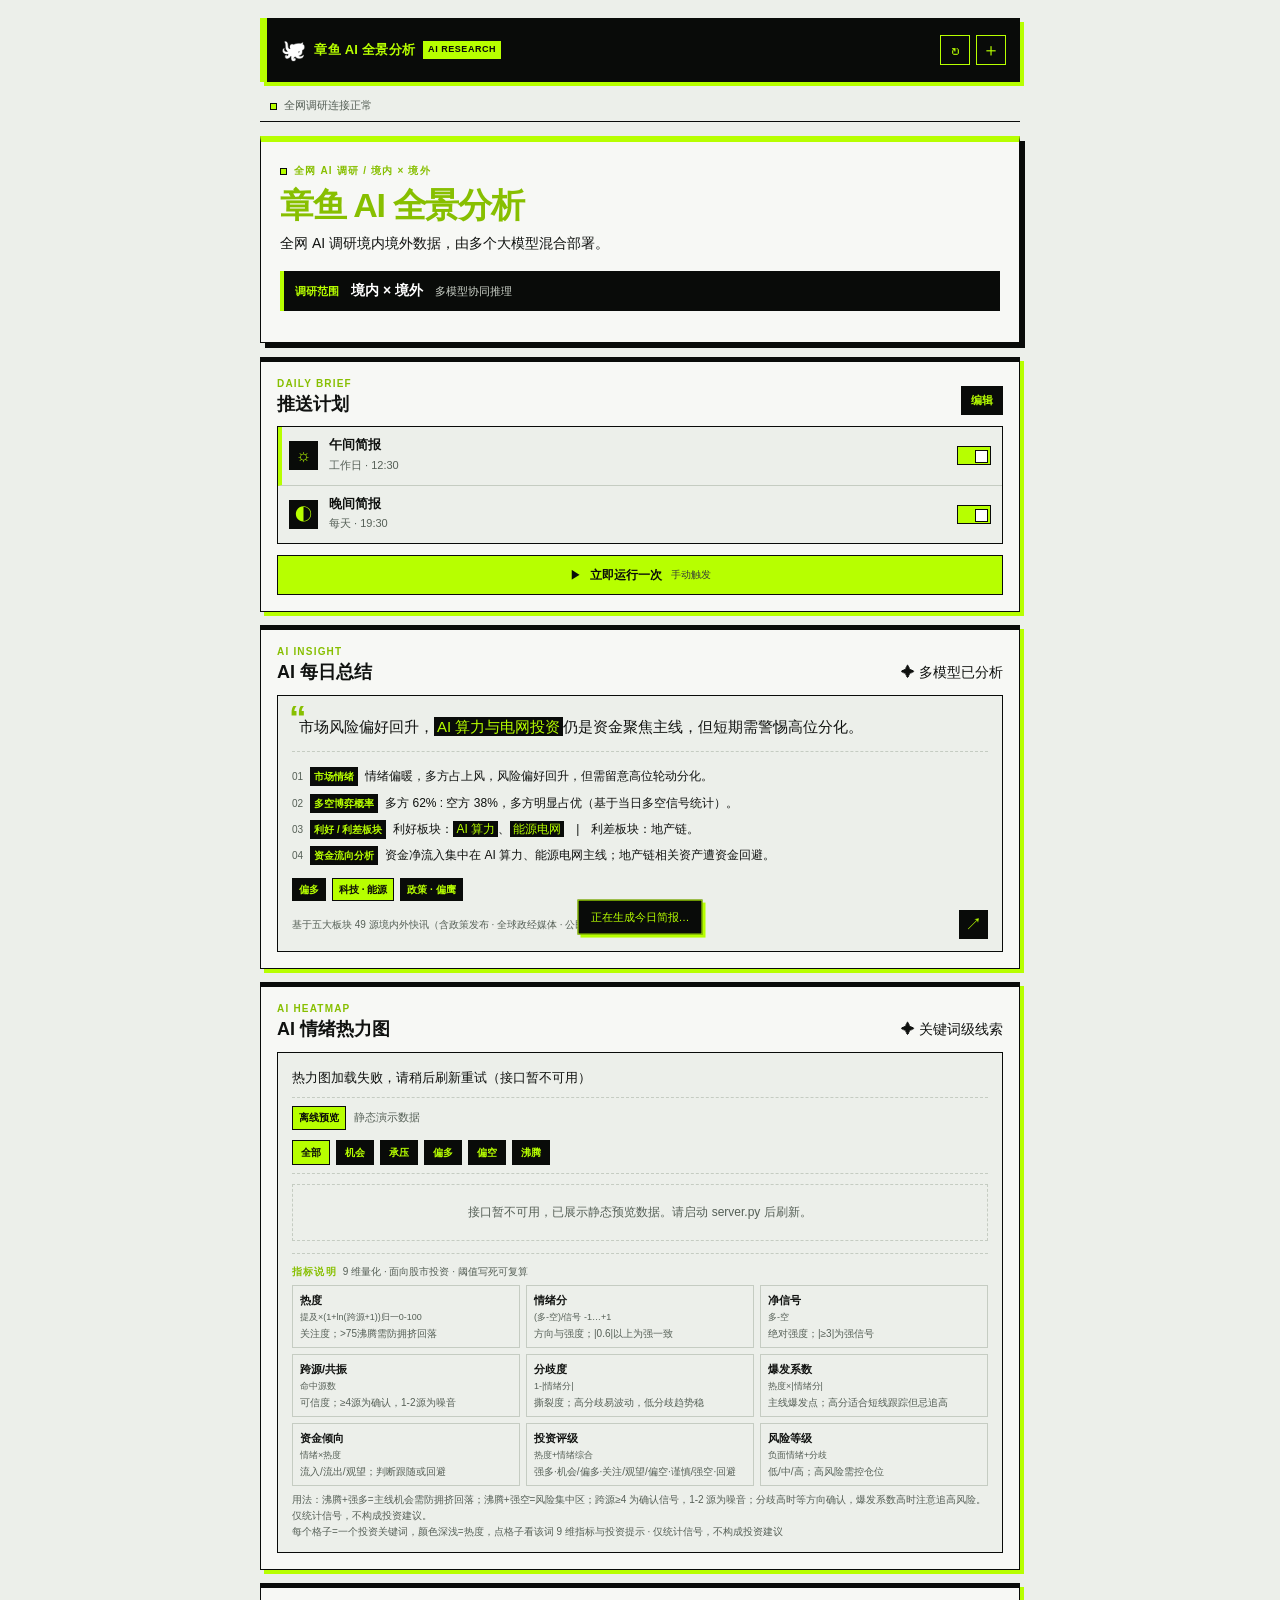
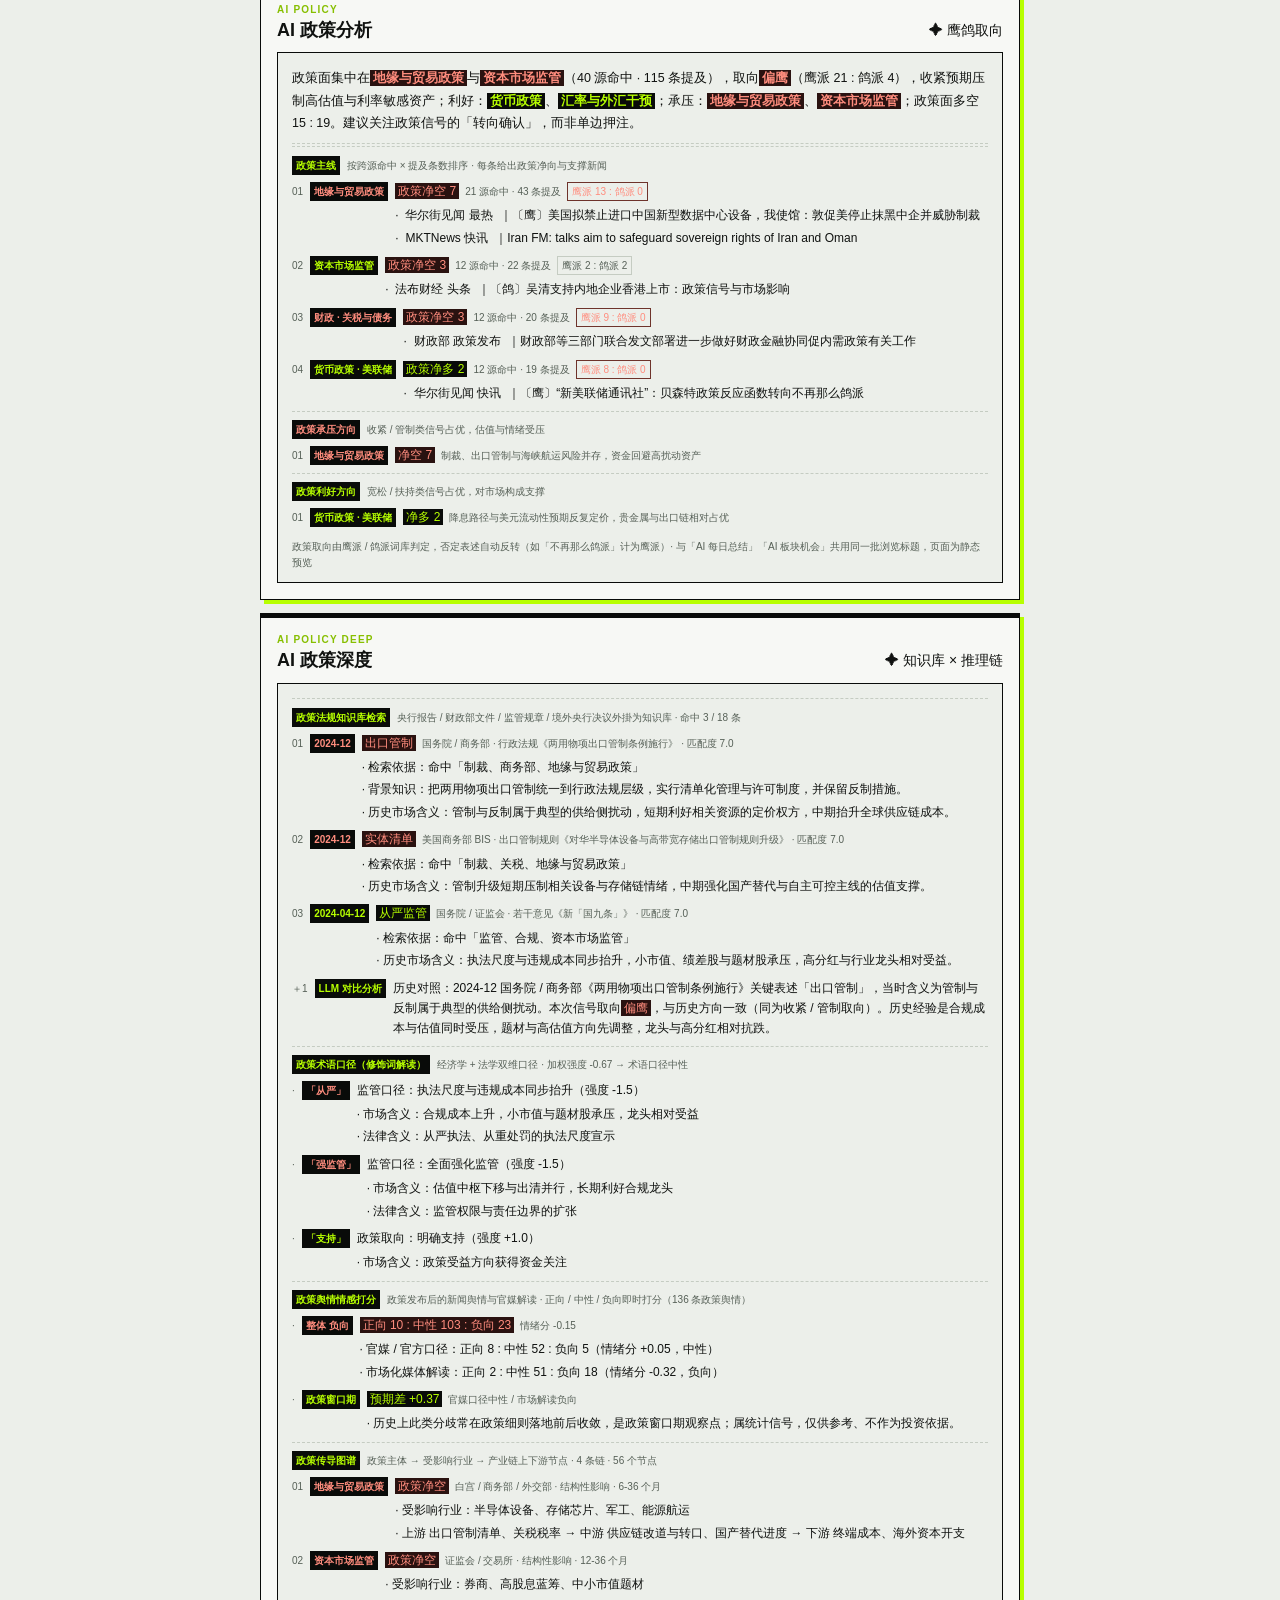
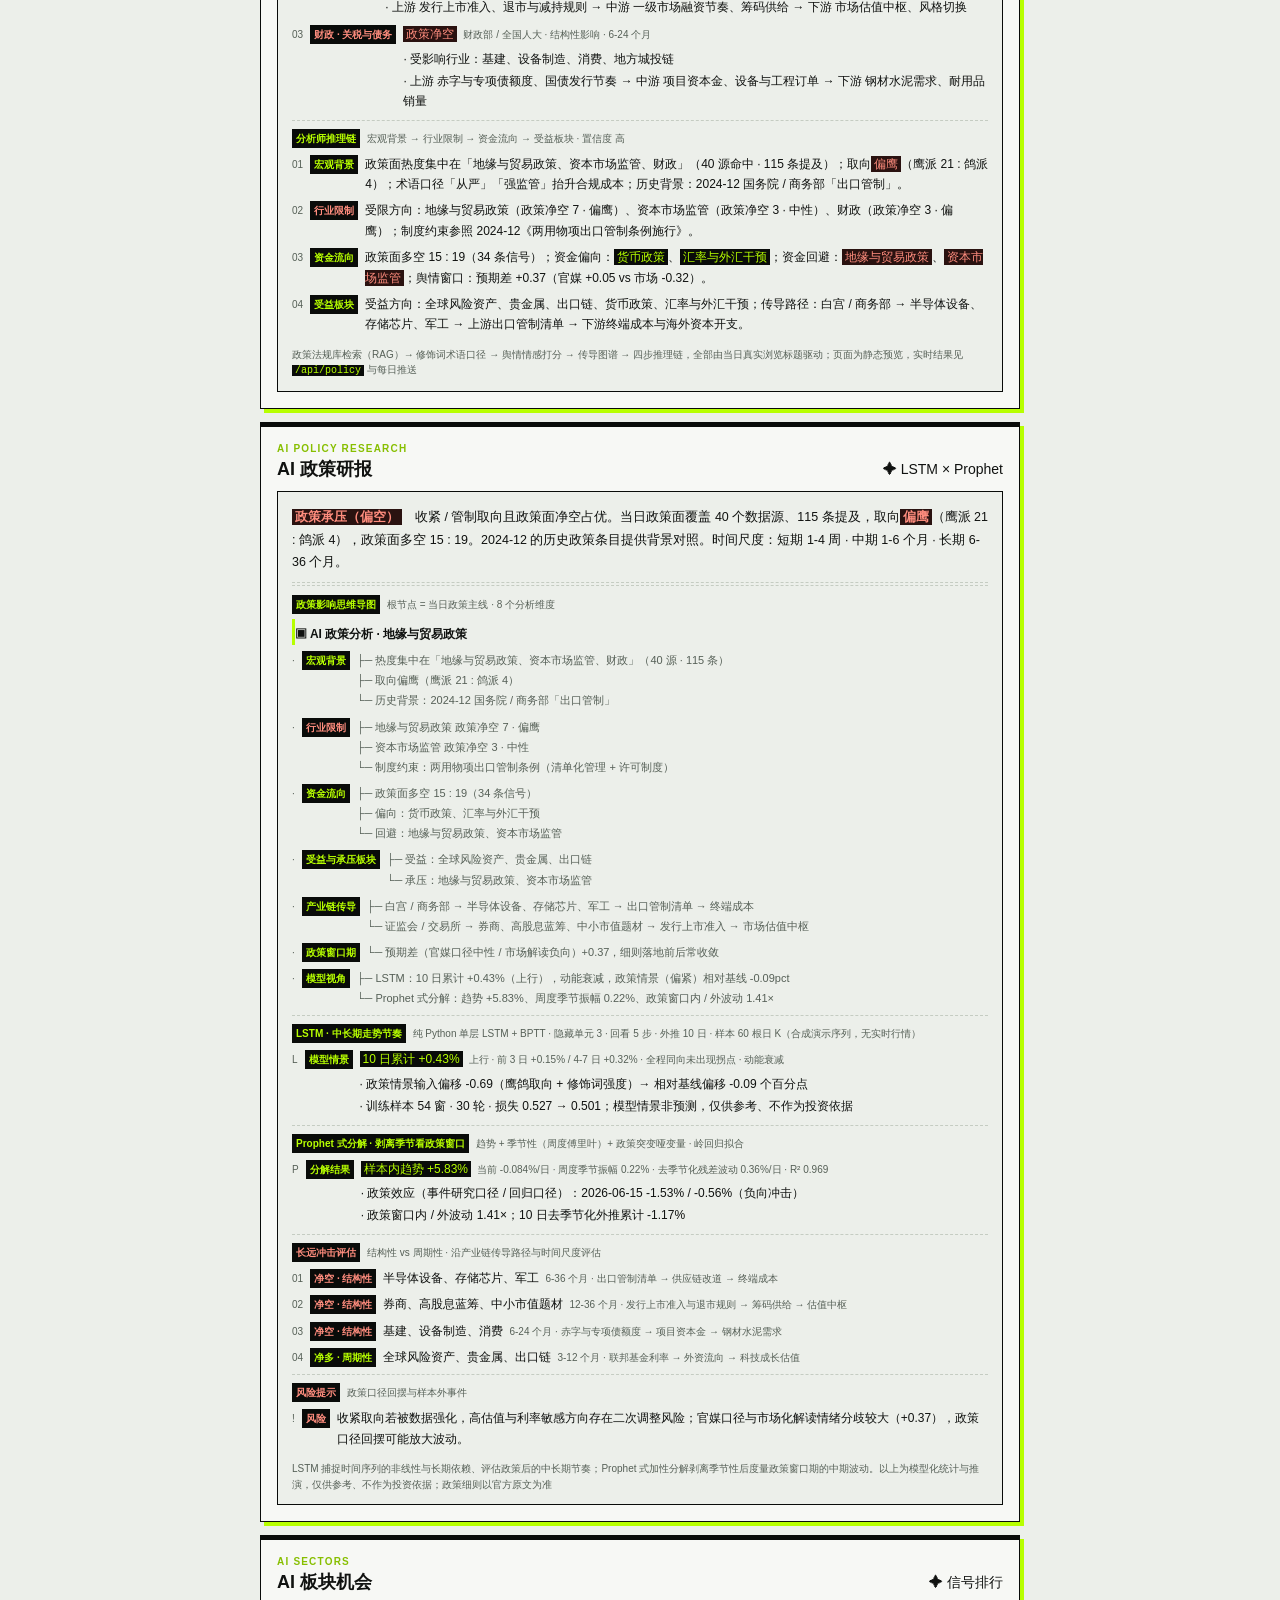
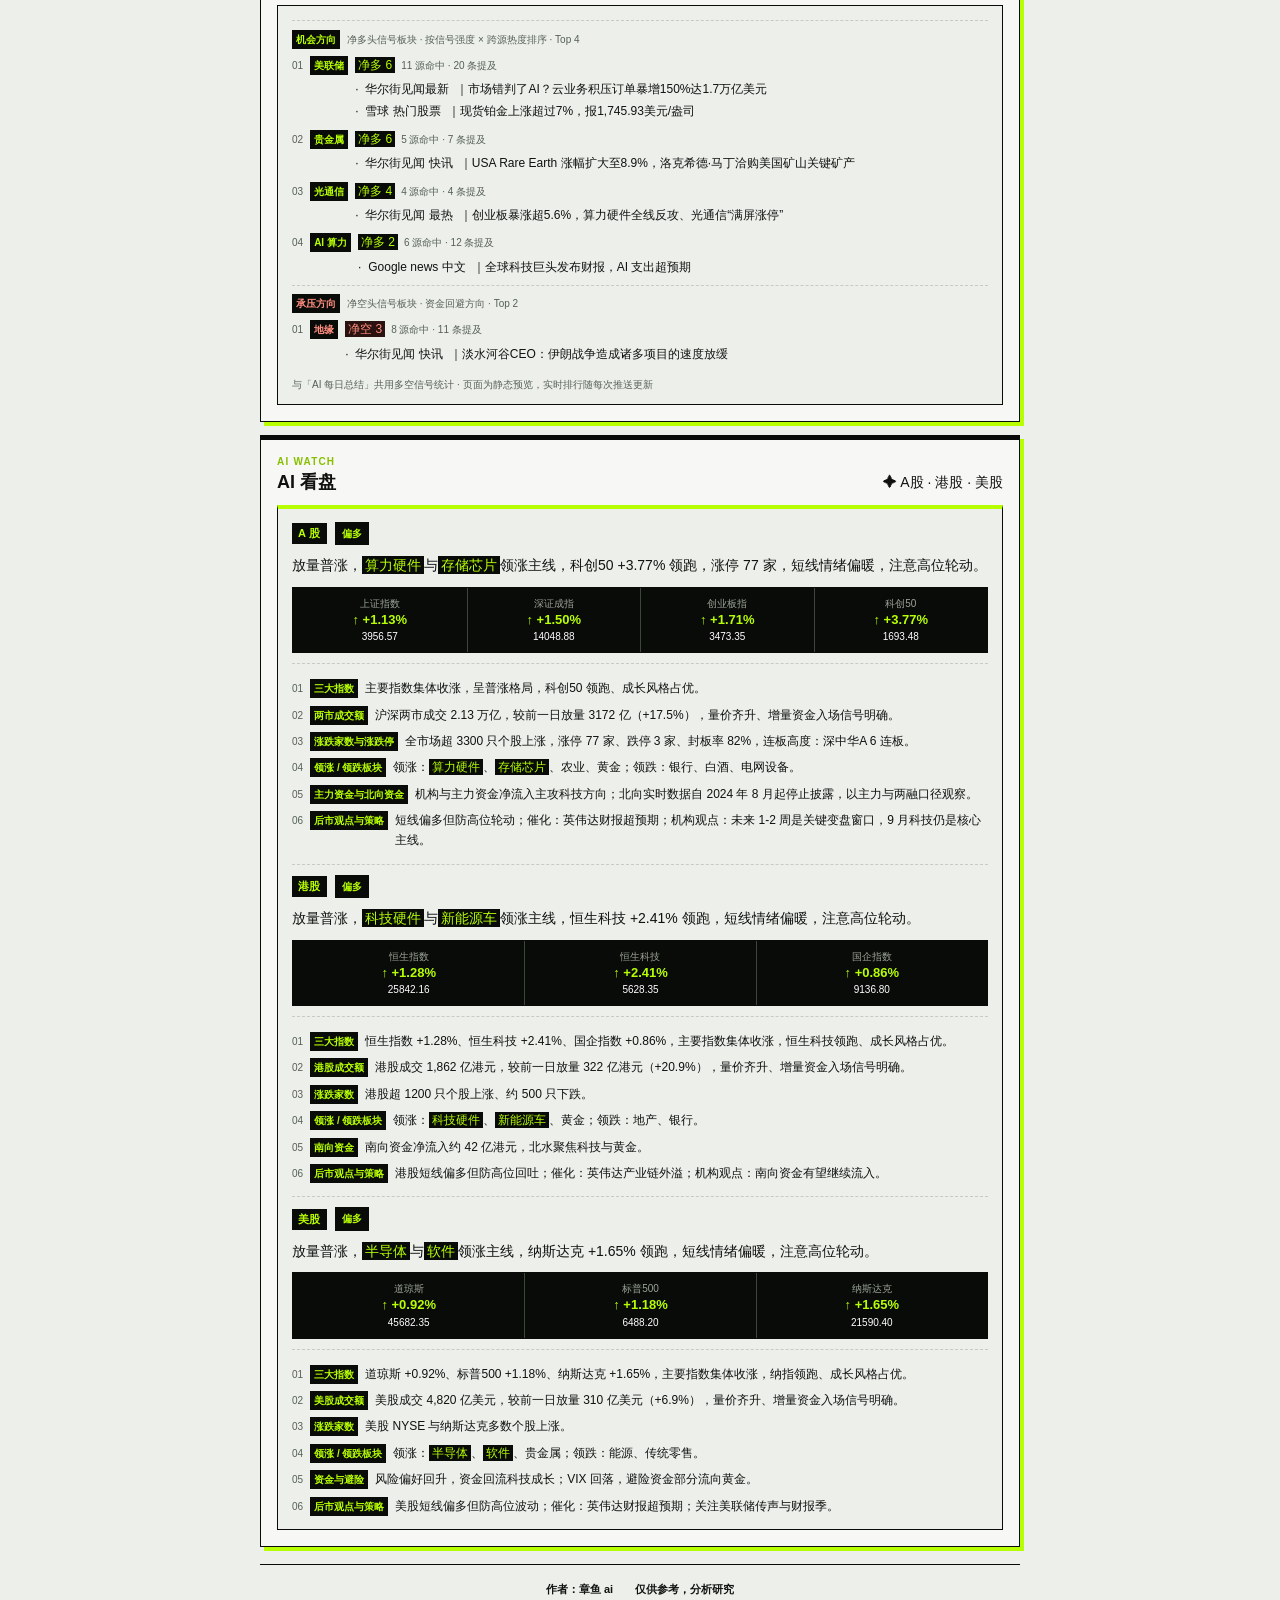
==== index.html @ edcd3c7c "AI 情绪热力图：不再展示线索列表（标题/来源/时间/情绪标签） - 页面抽屉：移除「新闻线索」列表（标题可点链接/来源/时间“当日”/情绪标签 利好/利空/中性），保留 9 维指标、关联政策维度、投" ====
<!doctype html>
<html lang="zh-CN">
<head>
  <meta charset="UTF-8" />
  <meta name="viewport" content="width=device-width, initial-scale=1.0" />
  <meta name="description" content="章鱼 AI 全景分析 — 全网 AI 调研境内境外数据，由多个大模型混合部署。" />
  <meta name="author" content="章鱼 ai" />
  <meta name="theme-color" content="#ecefea" />
  <title>章鱼 AI 全景分析</title>
  <link rel="stylesheet" href="styles.css?v=20260922" />
</head>
<body>
  <div class="crt-overlay" aria-hidden="true"></div>
  <div class="scanlines" aria-hidden="true"></div>

  <main class="pixel-shell">
    <header class="pixel-header">
      <div class="brand">
        <span class="brand-mark" aria-label="章鱼">🐙</span>
        <span class="brand-text">章鱼 AI 全景分析</span>
        <span class="pixel-badge">AI RESEARCH</span>
      </div>
      <div class="pixel-actions">
        <button class="pixel-btn" id="refreshBtn" aria-label="刷新数据">↻</button>
        <button class="pixel-btn" id="settingsBtn" aria-label="设置">＋</button>
      </div>
    </header>

    <div class="pixel-status" id="statusBar" role="status" aria-live="polite">
      <span class="pixel-dot ok"></span>
      <span>全网调研连接正常</span>
    </div>

    <section class="pixel-hero">
      <div class="eyebrow"><span class="live-dot"></span> 全网 AI 调研 / 境内 × 境外</div>
      <h1>章鱼 AI <em>全景分析</em></h1>
      <p class="hero-copy">全网 AI 调研境内境外数据，由多个大模型混合部署。</p>
      <div class="pixel-panel next-run">
        <span>调研范围</span>
        <strong>境内 × 境外</strong>
        <span>多模型协同推理</span>
      </div>
    </section>

    <section class="pixel-section schedule-section">
      <div class="pixel-section-head">
        <div><span class="kicker">DAILY BRIEF</span><h2>推送计划</h2></div>
        <button class="pixel-text-btn" id="editSchedule">编辑</button>
      </div>
      <div class="schedule-card">
        <div class="time-row active" data-schedule="noon">
          <div class="time-icon">☼</div>
          <div><b>午间简报</b><small>工作日 · 12:30</small></div>
          <label class="pixel-switch" aria-label="午间简报开关"><input type="checkbox" checked data-toggle="noon"><span></span></label>
        </div>
        <div class="pixel-divider"></div>
        <div class="time-row" data-schedule="evening">
          <div class="time-icon moon">◐</div>
          <div><b>晚间简报</b><small>每天 · 19:30</small></div>
          <label class="pixel-switch" aria-label="晚间简报开关"><input type="checkbox" checked data-toggle="evening"><span></span></label>
        </div>
      </div>
      <button class="run-btn" id="runBtn" aria-label="立即运行一次">
        <span class="play">▶</span>
        <span>立即运行一次</span>
        <span class="run-state">手动触发</span>
      </button>
    </section>

    <section class="pixel-section">
      <div class="pixel-section-head">
        <div><span class="kicker">AI INSIGHT</span><h2>AI 每日总结</h2></div>
        <span class="ai-pill">✦ 多模型已分析</span>
      </div>
      <article class="insight-card" id="insightCard">
        <div class="quote-mark">“</div>
        <p id="insightText">市场风险偏好回升，<mark>AI 算力与电网投资</mark>仍是资金聚焦主线，但短期需警惕高位分化。</p>
        <ul class="insight-points" id="insightPoints">
          <li><span class="point-no">01</span><span class="point-label">市场情绪</span><span>情绪偏暖，多方占上风，风险偏好回升，但需留意高位轮动分化。</span></li>
          <li><span class="point-no">02</span><span class="point-label">多空博弈概率</span><span>多方 62% : 空方 38%，多方明显占优（基于当日多空信号统计）。</span></li>
          <li><span class="point-no">03</span><span class="point-label">利好 / 利差板块</span><span>利好板块：<mark>AI 算力</mark>、<mark>能源电网</mark>　|　利差板块：地产链。</span></li>
          <li><span class="point-no">04</span><span class="point-label">资金流向分析</span><span>资金净流入集中在 AI 算力、能源电网主线；地产链相关资产遭资金回避。</span></li>
        </ul>
        <div class="insight-meta">
          <span class="meta-tag" id="sentimentTag">偏多</span>
          <span class="meta-tag neutral" id="sectorTag">科技 · 能源</span>
          <span class="meta-tag" id="policyTag" title="口径见下方「AI 政策分析」板块">政策 · 偏鹰</span>
        </div>
        <div class="insight-foot">
          <span id="insightSource">基于五大板块 49 源境内外快讯（含政策发布 · 全球政经媒体 · 公民科技）</span>
          <button class="arrow-btn" id="expandBtn" aria-label="展开 AI 分析">↗</button>
        </div>
      </article>
    </section>

    <section class="pixel-section" id="heatmapSection">
      <div class="pixel-section-head">
        <div><span class="kicker">AI HEATMAP</span><h2>AI 情绪热力图</h2></div>
        <span class="ai-pill" id="heatmapPill">✦ 关键词级线索</span>
      </div>
      <article class="insight-card" id="heatmapCard">
        <p class="policy-headline" id="heatmapHeadline">正在加载情绪热力图…</p>
        <div class="heatmap-meta" id="heatmapMeta"></div>
        <div class="heatmap-toolbar">
          <div class="heatmap-filters" id="heatmapFilters" role="toolbar" aria-label="热力图筛选">
            <button class="pixel-text-btn active" data-filter="all" aria-pressed="true">全部</button>
            <button class="pixel-text-btn" data-filter="机会" aria-pressed="false">机会</button>
            <button class="pixel-text-btn" data-filter="承压" aria-pressed="false">承压</button>
            <button class="pixel-text-btn" data-filter="偏多" aria-pressed="false">偏多</button>
            <button class="pixel-text-btn" data-filter="偏空" aria-pressed="false">偏空</button>
            <button class="pixel-text-btn" data-filter="沸腾" aria-pressed="false">沸腾</button>
          </div>
          <span class="heatmap-count" id="heatmapCount"></span>
        </div>
        <div class="heatmap-grid" id="heatmapGrid" aria-live="polite"></div>
        <div class="heatmap-indicators" id="heatmapIndicators"></div>
        <div class="heatmap-drawer" id="heatmapDrawer" hidden></div>
        <div class="insight-foot"><span id="heatmapFoot">每个格子=一个投资关键词，颜色深浅=热度，点格子看该词 9 维指标与投资提示 · 仅统计信号，不构成投资建议</span></div>
      </article>
    </section>

    <section class="pixel-section">
      <div class="pixel-section-head">
        <div><span class="kicker">AI POLICY</span><h2>AI 政策分析</h2></div>
        <span class="ai-pill">✦ 鹰鸽取向</span>
      </div>
      <article class="insight-card">
        <p class="policy-headline">政策面集中在<mark class="press">地缘与贸易政策</mark>与<mark class="press">资本市场监管</mark>（40 源命中 · 115 条提及），取向<mark class="press">偏鹰</mark>（鹰派 21 : 鸽派 4），收紧预期压制高估值与利率敏感资产；利好：<mark>货币政策</mark>、<mark>汇率与外汇干预</mark>；承压：<mark class="press">地缘与贸易政策</mark>、<mark class="press">资本市场监管</mark>；政策面多空 15 : 19。建议关注政策信号的「转向确认」，而非单边押注。</p>
        <ul class="insight-points sector-points">
          <li class="group-row"><span class="group-label">政策主线</span><span class="group-note">按跨源命中 × 提及条数排序 · 每条给出政策净向与支撑新闻</span></li>
          <li><span class="point-no">01</span><span class="point-label press">地缘与贸易政策</span><span><mark class="press">政策净空 7</mark><span class="sector-stat">21 源命中 · 43 条提及</span><span class="stance-tag hawk">鹰派 13 : 鸽派 0</span>
            <ul class="sector-evidence">
              <li>· <span class="ev-src">华尔街见闻 最热</span>｜〔鹰〕美国拟禁止进口中国新型数据中心设备，我使馆：敦促美停止抹黑中企并威胁制裁</li>
              <li>· <span class="ev-src">MKTNews 快讯</span>｜Iran FM: talks aim to safeguard sovereign rights of Iran and Oman</li>
            </ul></span></li>
          <li><span class="point-no">02</span><span class="point-label">资本市场监管</span><span><mark class="press">政策净空 3</mark><span class="sector-stat">12 源命中 · 22 条提及</span><span class="stance-tag">鹰派 2 : 鸽派 2</span>
            <ul class="sector-evidence">
              <li>· <span class="ev-src">法布财经 头条</span>｜〔鸽〕吴清支持内地企业香港上市：政策信号与市场影响</li>
            </ul></span></li>
          <li><span class="point-no">03</span><span class="point-label press">财政 · 关税与债务</span><span><mark class="press">政策净空 3</mark><span class="sector-stat">12 源命中 · 20 条提及</span><span class="stance-tag hawk">鹰派 9 : 鸽派 0</span>
            <ul class="sector-evidence">
              <li>· <span class="ev-src">财政部 政策发布</span>｜财政部等三部门联合发文部署进一步做好财政金融协同促内需政策有关工作</li>
            </ul></span></li>
          <li><span class="point-no">04</span><span class="point-label">货币政策 · 美联储</span><span><mark>政策净多 2</mark><span class="sector-stat">12 源命中 · 19 条提及</span><span class="stance-tag hawk">鹰派 8 : 鸽派 0</span>
            <ul class="sector-evidence">
              <li>· <span class="ev-src">华尔街见闻 快讯</span>｜〔鹰〕“新美联储通讯社”：贝森特政策反应函数转向不再那么鸽派</li>
            </ul></span></li>
          <li class="group-row"><span class="group-label press">政策承压方向</span><span class="group-note">收紧 / 管制类信号占优，估值与情绪受压</span></li>
          <li><span class="point-no">01</span><span class="point-label press">地缘与贸易政策</span><span><mark class="press">净空 7</mark><span class="sector-stat">制裁、出口管制与海峡航运风险并存，资金回避高扰动资产</span></span></li>
          <li class="group-row"><span class="group-label">政策利好方向</span><span class="group-note">宽松 / 扶持类信号占优，对市场构成支撑</span></li>
          <li><span class="point-no">01</span><span class="point-label">货币政策 · 美联储</span><span><mark>净多 2</mark><span class="sector-stat">降息路径与美元流动性预期反复定价，贵金属与出口链相对占优</span></span></li>
        </ul>
        <div class="insight-foot"><span>政策取向由鹰派 / 鸽派词库判定，否定表述自动反转（如「不再那么鸽派」计为鹰派）· 与「AI 每日总结」「AI 板块机会」共用同一批浏览标题，页面为静态预览</span></div>
      </article>
    </section>

    <section class="pixel-section">
      <div class="pixel-section-head">
        <div><span class="kicker">AI POLICY DEEP</span><h2>AI 政策深度</h2></div>
        <span class="ai-pill">✦ 知识库 × 推理链</span>
      </div>
      <article class="insight-card">
        <ul class="insight-points sector-points">
          <li class="group-row"><span class="group-label">政策法规知识库检索</span><span class="group-note">央行报告 / 财政部文件 / 监管规章 / 境外央行决议外掛为知识库 · 命中 3 / 18 条</span></li>
          <li><span class="point-no">01</span><span class="point-label press">2024-12</span><span><mark class="press">出口管制</mark><span class="sector-stat">国务院 / 商务部 · 行政法规《两用物项出口管制条例施行》 · 匹配度 7.0</span>
            <ul class="sector-evidence">
              <li>· 检索依据：命中「制裁、商务部、地缘与贸易政策」</li>
              <li>· 背景知识：把两用物项出口管制统一到行政法规层级，实行清单化管理与许可制度，并保留反制措施。</li>
              <li>· 历史市场含义：管制与反制属于典型的供给侧扰动，短期利好相关资源的定价权方，中期抬升全球供应链成本。</li>
            </ul></span></li>
          <li><span class="point-no">02</span><span class="point-label press">2024-12</span><span><mark class="press">实体清单</mark><span class="sector-stat">美国商务部 BIS · 出口管制规则《对华半导体设备与高带宽存储出口管制规则升级》 · 匹配度 7.0</span>
            <ul class="sector-evidence">
              <li>· 检索依据：命中「制裁、关税、地缘与贸易政策」</li>
              <li>· 历史市场含义：管制升级短期压制相关设备与存储链情绪，中期强化国产替代与自主可控主线的估值支撑。</li>
            </ul></span></li>
          <li><span class="point-no">03</span><span class="point-label">2024-04-12</span><span><mark>从严监管</mark><span class="sector-stat">国务院 / 证监会 · 若干意见《新「国九条」》 · 匹配度 7.0</span>
            <ul class="sector-evidence">
              <li>· 检索依据：命中「监管、合规、资本市场监管」</li>
              <li>· 历史市场含义：执法尺度与违规成本同步抬升，小市值、绩差股与题材股承压，高分红与行业龙头相对受益。</li>
            </ul></span></li>
          <li><span class="point-no">＋1</span><span class="point-label">LLM 对比分析</span><span>历史对照：2024-12 国务院 / 商务部《两用物项出口管制条例施行》关键表述「出口管制」，当时含义为管制与反制属于典型的供给侧扰动。本次信号取向<mark class="press">偏鹰</mark>，与历史方向一致（同为收紧 / 管制取向）。历史经验是合规成本与估值同时受压，题材与高估值方向先调整，龙头与高分红相对抗跌。</span></li>
          <li class="group-row"><span class="group-label">政策术语口径（修饰词解读）</span><span class="group-note">经济学 + 法学双维口径 · 加权强度 -0.67 → 术语口径中性</span></li>
          <li><span class="point-no">·</span><span class="point-label press">「从严」</span><span>监管口径：执法尺度与违规成本同步抬升（强度 -1.5）
            <ul class="sector-evidence">
              <li>· 市场含义：合规成本上升，小市值与题材股承压，龙头相对受益</li>
              <li>· 法律含义：从严执法、从重处罚的执法尺度宣示</li>
            </ul></span></li>
          <li><span class="point-no">·</span><span class="point-label press">「强监管」</span><span>监管口径：全面强化监管（强度 -1.5）
            <ul class="sector-evidence">
              <li>· 市场含义：估值中枢下移与出清并行，长期利好合规龙头</li>
              <li>· 法律含义：监管权限与责任边界的扩张</li>
            </ul></span></li>
          <li><span class="point-no">·</span><span class="point-label">「支持」</span><span>政策取向：明确支持（强度 +1.0）
            <ul class="sector-evidence"><li>· 市场含义：政策受益方向获得资金关注</li></ul></span></li>
          <li class="group-row"><span class="group-label">政策舆情情感打分</span><span class="group-note">政策发布后的新闻舆情与官媒解读 · 正向 / 中性 / 负向即时打分（136 条政策舆情）</span></li>
          <li><span class="point-no">·</span><span class="point-label press">整体 负向</span><span><mark class="press">正向 10 : 中性 103 : 负向 23</mark><span class="sector-stat">情绪分 -0.15</span>
            <ul class="sector-evidence">
              <li>· 官媒 / 官方口径：正向 8 : 中性 52 : 负向 5（情绪分 +0.05，中性）</li>
              <li>· 市场化媒体解读：正向 2 : 中性 51 : 负向 18（情绪分 -0.32，负向）</li>
            </ul></span></li>
          <li><span class="point-no">·</span><span class="point-label">政策窗口期</span><span><mark>预期差 +0.37</mark><span class="sector-stat">官媒口径中性 / 市场解读负向</span>
            <ul class="sector-evidence"><li>· 历史上此类分歧常在政策细则落地前后收敛，是政策窗口期观察点；属统计信号，仅供参考、不作为投资依据。</li></ul></span></li>
          <li class="group-row"><span class="group-label">政策传导图谱</span><span class="group-note">政策主体 → 受影响行业 → 产业链上下游节点 · 4 条链 · 56 个节点</span></li>
          <li><span class="point-no">01</span><span class="point-label press">地缘与贸易政策</span><span><mark class="press">政策净空</mark><span class="sector-stat">白宫 / 商务部 / 外交部 · 结构性影响 · 6-36 个月</span>
            <ul class="sector-evidence">
              <li>· 受影响行业：半导体设备、存储芯片、军工、能源航运</li>
              <li>· 上游 出口管制清单、关税税率 → 中游 供应链改道与转口、国产替代进度 → 下游 终端成本、海外资本开支</li>
            </ul></span></li>
          <li><span class="point-no">02</span><span class="point-label press">资本市场监管</span><span><mark class="press">政策净空</mark><span class="sector-stat">证监会 / 交易所 · 结构性影响 · 12-36 个月</span>
            <ul class="sector-evidence">
              <li>· 受影响行业：券商、高股息蓝筹、中小市值题材</li>
              <li>· 上游 发行上市准入、退市与减持规则 → 中游 一级市场融资节奏、筹码供给 → 下游 市场估值中枢、风格切换</li>
            </ul></span></li>
          <li><span class="point-no">03</span><span class="point-label press">财政 · 关税与债务</span><span><mark class="press">政策净空</mark><span class="sector-stat">财政部 / 全国人大 · 结构性影响 · 6-24 个月</span>
            <ul class="sector-evidence">
              <li>· 受影响行业：基建、设备制造、消费、地方城投链</li>
              <li>· 上游 赤字与专项债额度、国债发行节奏 → 中游 项目资本金、设备与工程订单 → 下游 钢材水泥需求、耐用品销量</li>
            </ul></span></li>
          <li class="group-row"><span class="group-label">分析师推理链</span><span class="group-note">宏观背景 → 行业限制 → 资金流向 → 受益板块 · 置信度 高</span></li>
          <li><span class="point-no">01</span><span class="point-label">宏观背景</span><span>政策面热度集中在「地缘与贸易政策、资本市场监管、财政」（40 源命中 · 115 条提及）；取向<mark class="press">偏鹰</mark>（鹰派 21 : 鸽派 4）；术语口径「从严」「强监管」抬升合规成本；历史背景：2024-12 国务院 / 商务部「出口管制」。</span></li>
          <li><span class="point-no">02</span><span class="point-label press">行业限制</span><span>受限方向：地缘与贸易政策（政策净空 7 · 偏鹰）、资本市场监管（政策净空 3 · 中性）、财政（政策净空 3 · 偏鹰）；制度约束参照 2024-12《两用物项出口管制条例施行》。</span></li>
          <li><span class="point-no">03</span><span class="point-label">资金流向</span><span>政策面多空 15 : 19（34 条信号）；资金偏向：<mark>货币政策</mark>、<mark>汇率与外汇干预</mark>；资金回避：<mark class="press">地缘与贸易政策</mark>、<mark class="press">资本市场监管</mark>；舆情窗口：预期差 +0.37（官媒 +0.05 vs 市场 -0.32）。</span></li>
          <li><span class="point-no">04</span><span class="point-label">受益板块</span><span>受益方向：全球风险资产、贵金属、出口链、货币政策、汇率与外汇干预；传导路径：白宫 / 商务部 → 半导体设备、存储芯片、军工 → 上游出口管制清单 → 下游终端成本与海外资本开支。</span></li>
        </ul>
        <div class="insight-foot"><span>政策法规库检索（RAG）→ 修饰词术语口径 → 舆情情感打分 → 传导图谱 → 四步推理链，全部由当日真实浏览标题驱动；页面为静态预览，实时结果见 <code>/api/policy</code> 与每日推送</span></div>
      </article>
    </section>

    <section class="pixel-section">
      <div class="pixel-section-head">
        <div><span class="kicker">AI POLICY RESEARCH</span><h2>AI 政策研报</h2></div>
        <span class="ai-pill">✦ LSTM × Prophet</span>
      </div>
      <article class="insight-card">
        <p class="policy-headline"><mark class="press">政策承压（偏空）</mark>　收紧 / 管制取向且政策面净空占优。当日政策面覆盖 40 个数据源、115 条提及，取向<mark class="press">偏鹰</mark>（鹰派 21 : 鸽派 4），政策面多空 15 : 19。2024-12 的历史政策条目提供背景对照。时间尺度：短期 1-4 周 · 中期 1-6 个月 · 长期 6-36 个月。</p>
        <ul class="insight-points sector-points">
          <li class="group-row"><span class="group-label">政策影响思维导图</span><span class="group-note">根节点 = 当日政策主线 · 8 个分析维度</span></li>
          <li class="mm-root"><span class="mm-node">▣ AI 政策分析 · 地缘与贸易政策</span></li>
          <li><span class="point-no">·</span><span class="point-label">宏观背景</span><span class="mm-tree"><span class="mm-node">├─ 热度集中在「地缘与贸易政策、资本市场监管、财政」（40 源 · 115 条）</span><span class="mm-node">├─ 取向偏鹰（鹰派 21 : 鸽派 4）</span><span class="mm-node">└─ 历史背景：2024-12 国务院 / 商务部「出口管制」</span></span></li>
          <li><span class="point-no">·</span><span class="point-label press">行业限制</span><span class="mm-tree"><span class="mm-node">├─ 地缘与贸易政策 政策净空 7 · 偏鹰</span><span class="mm-node">├─ 资本市场监管 政策净空 3 · 中性</span><span class="mm-node">└─ 制度约束：两用物项出口管制条例（清单化管理 + 许可制度）</span></span></li>
          <li><span class="point-no">·</span><span class="point-label">资金流向</span><span class="mm-tree"><span class="mm-node">├─ 政策面多空 15 : 19（34 条信号）</span><span class="mm-node">├─ 偏向：货币政策、汇率与外汇干预</span><span class="mm-node">└─ 回避：地缘与贸易政策、资本市场监管</span></span></li>
          <li><span class="point-no">·</span><span class="point-label">受益与承压板块</span><span class="mm-tree"><span class="mm-node">├─ 受益：全球风险资产、贵金属、出口链</span><span class="mm-node">└─ 承压：地缘与贸易政策、资本市场监管</span></span></li>
          <li><span class="point-no">·</span><span class="point-label">产业链传导</span><span class="mm-tree"><span class="mm-node">├─ 白宫 / 商务部 → 半导体设备、存储芯片、军工 → 出口管制清单 → 终端成本</span><span class="mm-node">└─ 证监会 / 交易所 → 券商、高股息蓝筹、中小市值题材 → 发行上市准入 → 市场估值中枢</span></span></li>
          <li><span class="point-no">·</span><span class="point-label">政策窗口期</span><span class="mm-tree"><span class="mm-node">└─ 预期差（官媒口径中性 / 市场解读负向）+0.37，细则落地前后常收敛</span></span></li>
          <li><span class="point-no">·</span><span class="point-label">模型视角</span><span class="mm-tree"><span class="mm-node">├─ LSTM：10 日累计 +0.43%（上行），动能衰减，政策情景（偏紧）相对基线 -0.09pct</span><span class="mm-node">└─ Prophet 式分解：趋势 +5.83%、周度季节振幅 0.22%、政策窗口内 / 外波动 1.41×</span></span></li>
          <li class="group-row"><span class="group-label">LSTM · 中长期走势节奏</span><span class="group-note">纯 Python 单层 LSTM + BPTT · 隐藏单元 3 · 回看 5 步 · 外推 10 日 · 样本 60 根日 K（合成演示序列，无实时行情）</span></li>
          <li><span class="point-no">L</span><span class="point-label">模型情景</span><span><mark>10 日累计 +0.43%</mark><span class="sector-stat">上行 · 前 3 日 +0.15% / 4-7 日 +0.32% · 全程同向未出现拐点 · 动能衰减</span>
            <ul class="sector-evidence">
              <li>· 政策情景输入偏移 -0.69（鹰鸽取向 + 修饰词强度）→ 相对基线偏移 -0.09 个百分点</li>
              <li>· 训练样本 54 窗 · 30 轮 · 损失 0.527 → 0.501；模型情景非预测，仅供参考、不作为投资依据</li>
            </ul></span></li>
          <li class="group-row"><span class="group-label">Prophet 式分解 · 剥离季节看政策窗口</span><span class="group-note">趋势 + 季节性（周度傅里叶）+ 政策突变哑变量 · 岭回归拟合</span></li>
          <li><span class="point-no">P</span><span class="point-label">分解结果</span><span><mark>样本内趋势 +5.83%</mark><span class="sector-stat">当前 -0.084%/日 · 周度季节振幅 0.22% · 去季节化残差波动 0.36%/日 · R² 0.969</span>
            <ul class="sector-evidence">
              <li>· 政策效应（事件研究口径 / 回归口径）：2026-06-15 -1.53% / -0.56%（负向冲击）</li>
              <li>· 政策窗口内 / 外波动 1.41×；10 日去季节化外推累计 -1.17%</li>
            </ul></span></li>
          <li class="group-row"><span class="group-label press">长远冲击评估</span><span class="group-note">结构性 vs 周期性 · 沿产业链传导路径与时间尺度评估</span></li>
          <li><span class="point-no">01</span><span class="point-label press">净空 · 结构性</span><span>半导体设备、存储芯片、军工<span class="sector-stat">6-36 个月 · 出口管制清单 → 供应链改道 → 终端成本</span></span></li>
          <li><span class="point-no">02</span><span class="point-label press">净空 · 结构性</span><span>券商、高股息蓝筹、中小市值题材<span class="sector-stat">12-36 个月 · 发行上市准入与退市规则 → 筹码供给 → 估值中枢</span></span></li>
          <li><span class="point-no">03</span><span class="point-label press">净空 · 结构性</span><span>基建、设备制造、消费<span class="sector-stat">6-24 个月 · 赤字与专项债额度 → 项目资本金 → 钢材水泥需求</span></span></li>
          <li><span class="point-no">04</span><span class="point-label">净多 · 周期性</span><span>全球风险资产、贵金属、出口链<span class="sector-stat">3-12 个月 · 联邦基金利率 → 外资流向 → 科技成长估值</span></span></li>
          <li class="group-row"><span class="group-label press">风险提示</span><span class="group-note">政策口径回摆与样本外事件</span></li>
          <li><span class="point-no">!</span><span class="point-label press">风险</span><span>收紧取向若被数据强化，高估值与利率敏感方向存在二次调整风险；官媒口径与市场化解读情绪分歧较大（+0.37），政策口径回摆可能放大波动。</span></li>
        </ul>
        <div class="insight-foot"><span>LSTM 捕捉时间序列的非线性与长期依赖、评估政策后的中长期节奏；Prophet 式加性分解剥离季节性后度量政策窗口期的中期波动。以上为模型化统计与推演，仅供参考、不作为投资依据；政策细则以官方原文为准</span></div>
      </article>
    </section>

    <section class="pixel-section">
      <div class="pixel-section-head">
        <div><span class="kicker">AI SECTORS</span><h2>AI 板块机会</h2></div>
        <span class="ai-pill">✦ 信号排行</span>
      </div>
      <article class="insight-card">
        <ul class="insight-points sector-points">
          <li class="group-row"><span class="group-label">机会方向</span><span class="group-note">净多头信号板块 · 按信号强度 × 跨源热度排序 · Top 4</span></li>
          <li><span class="point-no">01</span><span class="point-label">美联储</span><span><mark>净多 6</mark><span class="sector-stat">11 源命中 · 20 条提及</span>
            <ul class="sector-evidence">
              <li>· <span class="ev-src">华尔街见闻最新</span>｜市场错判了AI？云业务积压订单暴增150%达1.7万亿美元</li>
              <li>· <span class="ev-src">雪球 热门股票</span>｜现货铂金上涨超过7%，报1,745.93美元/盎司</li>
            </ul></span></li>
          <li><span class="point-no">02</span><span class="point-label">贵金属</span><span><mark>净多 6</mark><span class="sector-stat">5 源命中 · 7 条提及</span>
            <ul class="sector-evidence">
              <li>· <span class="ev-src">华尔街见闻 快讯</span>｜USA Rare Earth 涨幅扩大至8.9%，洛克希德·马丁洽购美国矿山关键矿产</li>
            </ul></span></li>
          <li><span class="point-no">03</span><span class="point-label">光通信</span><span><mark>净多 4</mark><span class="sector-stat">4 源命中 · 4 条提及</span>
            <ul class="sector-evidence">
              <li>· <span class="ev-src">华尔街见闻 最热</span>｜创业板暴涨超5.6%，算力硬件全线反攻、光通信“满屏涨停”</li>
            </ul></span></li>
          <li><span class="point-no">04</span><span class="point-label">AI 算力</span><span><mark>净多 2</mark><span class="sector-stat">6 源命中 · 12 条提及</span>
            <ul class="sector-evidence">
              <li>· <span class="ev-src">Google news 中文</span>｜全球科技巨头发布财报，AI 支出超预期</li>
            </ul></span></li>
          <li class="group-row"><span class="group-label press">承压方向</span><span class="group-note">净空头信号板块 · 资金回避方向 · Top 2</span></li>
          <li><span class="point-no">01</span><span class="point-label press">地缘</span><span><mark class="press">净空 3</mark><span class="sector-stat">8 源命中 · 11 条提及</span>
            <ul class="sector-evidence">
              <li>· <span class="ev-src">华尔街见闻 快讯</span>｜淡水河谷CEO：伊朗战争造成诸多项目的速度放缓</li>
            </ul></span></li>
        </ul>
        <div class="insight-foot"><span>与「AI 每日总结」共用多空信号统计 · 页面为静态预览，实时排行随每次推送更新</span></div>
      </article>
    </section>

    <section class="pixel-section">
      <div class="pixel-section-head">
        <div><span class="kicker">AI WATCH</span><h2>AI 看盘</h2></div>
        <span class="ai-pill">✦ A股 · 港股 · 美股</span>
      </div>
      <article class="review-card" id="reviewCard">
        <div class="review-market">
          <div class="review-head">
            <span class="review-market-name">A 股</span>
            <span class="meta-tag" id="reviewBias">偏多</span>
          </div>
          <p class="review-headline">放量普涨，<mark>算力硬件</mark>与<mark>存储芯片</mark>领涨主线，科创50 +3.77% 领跑，涨停 77 家，短线情绪偏暖，注意高位轮动。</p>
          <div class="review-strip">
            <div class="review-index"><b>上证指数</b><em class="up">↑ +1.13%</em><small>3956.57</small></div>
            <div class="review-index"><b>深证成指</b><em class="up">↑ +1.50%</em><small>14048.88</small></div>
            <div class="review-index"><b>创业板指</b><em class="up">↑ +1.71%</em><small>3473.35</small></div>
            <div class="review-index"><b>科创50</b><em class="up">↑ +3.77%</em><small>1693.48</small></div>
          </div>
          <ul class="review-points">
            <li><span class="point-no">01</span><span class="point-label">三大指数</span><span>主要指数集体收涨，呈普涨格局，科创50 领跑、成长风格占优。</span></li>
            <li><span class="point-no">02</span><span class="point-label">两市成交额</span><span>沪深两市成交 2.13 万亿，较前一日放量 3172 亿（+17.5%），量价齐升、增量资金入场信号明确。</span></li>
            <li><span class="point-no">03</span><span class="point-label">涨跌家数与涨跌停</span><span>全市场超 3300 只个股上涨，涨停 77 家、跌停 3 家、封板率 82%，连板高度：深中华A 6 连板。</span></li>
            <li><span class="point-no">04</span><span class="point-label">领涨 / 领跌板块</span><span>领涨：<mark>算力硬件</mark>、<mark>存储芯片</mark>、农业、黄金；领跌：银行、白酒、电网设备。</span></li>
            <li><span class="point-no">05</span><span class="point-label">主力资金与北向资金</span><span>机构与主力资金净流入主攻科技方向；北向实时数据自 2024 年 8 月起停止披露，以主力与两融口径观察。</span></li>
            <li><span class="point-no">06</span><span class="point-label">后市观点与策略</span><span>短线偏多但防高位轮动；催化：英伟达财报超预期；机构观点：未来 1-2 周是关键变盘窗口，9 月科技仍是核心主线。</span></li>
          </ul>
        </div>
        <div class="review-market">
          <div class="review-head">
            <span class="review-market-name">港股</span>
            <span class="meta-tag">偏多</span>
          </div>
          <p class="review-headline">放量普涨，<mark>科技硬件</mark>与<mark>新能源车</mark>领涨主线，恒生科技 +2.41% 领跑，短线情绪偏暖，注意高位轮动。</p>
          <div class="review-strip">
            <div class="review-index"><b>恒生指数</b><em class="up">↑ +1.28%</em><small>25842.16</small></div>
            <div class="review-index"><b>恒生科技</b><em class="up">↑ +2.41%</em><small>5628.35</small></div>
            <div class="review-index"><b>国企指数</b><em class="up">↑ +0.86%</em><small>9136.80</small></div>
          </div>
          <ul class="review-points">
            <li><span class="point-no">01</span><span class="point-label">三大指数</span><span>恒生指数 +1.28%、恒生科技 +2.41%、国企指数 +0.86%，主要指数集体收涨，恒生科技领跑、成长风格占优。</span></li>
            <li><span class="point-no">02</span><span class="point-label">港股成交额</span><span>港股成交 1,862 亿港元，较前一日放量 322 亿港元（+20.9%），量价齐升、增量资金入场信号明确。</span></li>
            <li><span class="point-no">03</span><span class="point-label">涨跌家数</span><span>港股超 1200 只个股上涨、约 500 只下跌。</span></li>
            <li><span class="point-no">04</span><span class="point-label">领涨 / 领跌板块</span><span>领涨：<mark>科技硬件</mark>、<mark>新能源车</mark>、黄金；领跌：地产、银行。</span></li>
            <li><span class="point-no">05</span><span class="point-label">南向资金</span><span>南向资金净流入约 42 亿港元，北水聚焦科技与黄金。</span></li>
            <li><span class="point-no">06</span><span class="point-label">后市观点与策略</span><span>港股短线偏多但防高位回吐；催化：英伟达产业链外溢；机构观点：南向资金有望继续流入。</span></li>
          </ul>
        </div>
        <div class="review-market">
          <div class="review-head">
            <span class="review-market-name">美股</span>
            <span class="meta-tag">偏多</span>
          </div>
          <p class="review-headline">放量普涨，<mark>半导体</mark>与<mark>软件</mark>领涨主线，纳斯达克 +1.65% 领跑，短线情绪偏暖，注意高位轮动。</p>
          <div class="review-strip">
            <div class="review-index"><b>道琼斯</b><em class="up">↑ +0.92%</em><small>45682.35</small></div>
            <div class="review-index"><b>标普500</b><em class="up">↑ +1.18%</em><small>6488.20</small></div>
            <div class="review-index"><b>纳斯达克</b><em class="up">↑ +1.65%</em><small>21590.40</small></div>
          </div>
          <ul class="review-points">
            <li><span class="point-no">01</span><span class="point-label">三大指数</span><span>道琼斯 +0.92%、标普500 +1.18%、纳斯达克 +1.65%，主要指数集体收涨，纳指领跑、成长风格占优。</span></li>
            <li><span class="point-no">02</span><span class="point-label">美股成交额</span><span>美股成交 4,820 亿美元，较前一日放量 310 亿美元（+6.9%），量价齐升、增量资金入场信号明确。</span></li>
            <li><span class="point-no">03</span><span class="point-label">涨跌家数</span><span>美股 NYSE 与纳斯达克多数个股上涨。</span></li>
            <li><span class="point-no">04</span><span class="point-label">领涨 / 领跌板块</span><span>领涨：<mark>半导体</mark>、<mark>软件</mark>、贵金属；领跌：能源、传统零售。</span></li>
            <li><span class="point-no">05</span><span class="point-label">资金与避险</span><span>风险偏好回升，资金回流科技成长；VIX 回落，避险资金部分流向黄金。</span></li>
            <li><span class="point-no">06</span><span class="point-label">后市观点与策略</span><span>美股短线偏多但防高位波动；催化：英伟达财报超预期；关注美联储传声与财报季。</span></li>
          </ul>
        </div>
      </article>
    </section>


    <footer>
      <strong>作者：章鱼 ai　　仅供参考，分析研究</strong>
    </footer>
  </main>

  <div class="toast" id="toast">正在生成今日简报…</div>
  <script src="app.js?v=20260922"></script>
</body>
</html>
---- styles.css ----
/* ==================================================
   电子杂志 × 电子墨水
   浅灰纸张、黑色正文、荧光绿与黑色重点配搭
   ================================================== */

:root {
  --paper: #ecefea;
  --paper-lift: #f7f8f5;
  --ink: #101210;
  --ink-soft: #566057;
  --green: #b7ff00;
  --green-deep: #87bf00;
  --black: #090b09;
  --rule: #c5ccc2;
  --shadow: #b7ff00;
  --body-font: Arial, "PingFang SC", "Microsoft YaHei", "Noto Sans SC", sans-serif;
}

* { box-sizing: border-box; }

html {
  scroll-behavior: smooth;
  -webkit-font-smoothing: antialiased;
}

body {
  margin: 0;
  min-height: 100vh;
  overflow-x: hidden;
  background: var(--paper);
  color: var(--ink);
  font-family: var(--body-font);
  font-size: 14px;
  line-height: 1.55;
}

button { font: inherit; }
button:focus-visible,
a:focus-visible,
input:focus-visible + span { outline: 2px solid var(--green-deep); outline-offset: 3px; }

/* The report is intentionally clean rather than CRT-like. Keep these hooks for compatibility. */
.crt-overlay,
.scanlines { display: none; }

.pixel-shell {
  width: min(100% - 28px, 760px);
  margin: 0 auto;
  padding: 18px 0 56px;
}

/* Masthead */
.pixel-header {
  display: flex;
  align-items: center;
  justify-content: space-between;
  gap: 16px;
  min-height: 64px;
  padding: 12px 14px;
  margin-bottom: 9px;
  background: var(--black);
  border-left: 7px solid var(--green);
  box-shadow: 4px 4px 0 var(--green);
}

.brand {
  display: inline-flex;
  align-items: center;
  gap: 8px;
  min-width: 0;
  color: var(--green);
  font-size: 13px;
  font-weight: 800;
  letter-spacing: .02em;
}

.brand-mark {
  font-size: 20px;
  line-height: 1;
  filter: grayscale(1) brightness(4);
}

.brand-text { color: var(--green); white-space: nowrap; }

.pixel-badge {
  padding: 2px 5px;
  background: var(--green);
  color: var(--black);
  font-size: 9px;
  font-weight: 800;
  letter-spacing: .06em;
  white-space: nowrap;
}

.pixel-actions { display: flex; gap: 6px; flex-shrink: 0; }

.pixel-btn {
  width: 30px;
  height: 30px;
  padding: 0;
  display: inline-flex;
  align-items: center;
  justify-content: center;
  background: transparent;
  border: 1px solid var(--green);
  color: var(--green);
  cursor: pointer;
  font-size: 18px;
  line-height: 1;
  transition: background .15s, color .15s, transform .08s;
}

.pixel-btn:hover,
.pixel-btn:active { background: var(--green); color: var(--black); }
.pixel-btn:active { transform: translate(2px, 2px); }

/* Status strip */
.pixel-status {
  display: flex;
  align-items: center;
  gap: 7px;
  min-height: 31px;
  padding: 5px 10px;
  margin-bottom: 14px;
  border-bottom: 1px solid var(--black);
  color: var(--ink-soft);
  font-size: 11px;
}

.pixel-dot,
.live-dot {
  width: 7px;
  height: 7px;
  display: inline-block;
  flex: 0 0 auto;
  background: var(--green);
  border: 1px solid var(--black);
}

.pixel-dot { animation: blink 1.7s infinite alternate; }
@keyframes blink { from { opacity: 1; } to { opacity: .35; } }

/* Hero / report cover */
.pixel-hero {
  position: relative;
  overflow: hidden;
  padding: 22px 19px 18px;
  margin-bottom: 14px;
  background: var(--paper-lift);
  border: 1px solid var(--black);
  border-top: 6px solid var(--green);
  box-shadow: 5px 5px 0 var(--black);
}

.pixel-hero::after { display: none; }
.pixel-hero > * { position: relative; z-index: 1; }

.eyebrow,
.kicker {
  color: var(--green-deep);
  font-size: 10px;
  font-weight: 800;
  letter-spacing: .12em;
  line-height: 1.4;
}

.eyebrow {
  display: flex;
  align-items: center;
  gap: 7px;
  margin-bottom: 8px;
}

.pixel-hero h1 {
  margin: 0 0 8px;
  color: var(--green-deep);
  font-size: clamp(25px, 6vw, 34px);
  font-weight: 900;
  letter-spacing: -.04em;
  line-height: 1.12;
}

.pixel-hero h1 em { color: var(--green-deep); font-style: normal; }

.hero-copy {
  max-width: 32em;
  margin: 0 0 16px;
  color: var(--ink);
  font-size: 14px;
  line-height: 1.65;
}

.pixel-panel {
  display: flex;
  align-items: baseline;
  gap: 12px;
  flex-wrap: wrap;
  padding: 9px 11px;
  margin-bottom: 13px;
  background: var(--black);
  border-left: 4px solid var(--green);
  color: #fff;
  font-size: 11px;
}

.pixel-panel span:first-child { color: var(--green); font-weight: 800; }
.pixel-panel strong { color: #fff; font-size: 14px; }
.pixel-panel span:last-child { color: #cbd1c8; }

/* Report sections */
.pixel-section {
  padding: 15px 16px 16px;
  margin-bottom: 13px;
  background: var(--paper-lift);
  border: 1px solid var(--black);
  border-top: 5px solid var(--black);
  box-shadow: 4px 4px 0 var(--green);
}

.pixel-section-head {
  display: flex;
  align-items: flex-end;
  justify-content: space-between;
  gap: 12px;
  flex-wrap: wrap;
  margin-bottom: 11px;
}

.pixel-section-head h2 {
  margin: 2px 0 0;
  color: var(--ink);
  font-size: 18px;
  font-weight: 800;
  line-height: 1.25;
}

.kicker { display: block; color: var(--green-deep); }

.pixel-text-btn {
  padding: 5px 9px;
  background: var(--black);
  border: 1px solid var(--black);
  color: var(--green);
  cursor: pointer;
  font-size: 11px;
  font-weight: 700;
}

.pixel-text-btn:hover { background: var(--green); color: var(--black); }

/* Schedule */
.schedule-card { border: 1px solid var(--black); background: var(--paper); }

.time-row {
  display: flex;
  align-items: center;
  gap: 11px;
  min-height: 54px;
  padding: 9px 11px;
  border-bottom: 1px solid var(--rule);
}

.time-row:last-child { border-bottom: 0; }
.time-row.active { border-left: 4px solid var(--green); padding-left: 7px; }

.time-icon {
  width: 29px;
  height: 29px;
  display: inline-flex;
  align-items: center;
  justify-content: center;
  flex: 0 0 auto;
  background: var(--black);
  color: var(--green);
  font-size: 17px;
  line-height: 1;
}

.time-icon.moon { color: var(--green); }
.time-row > div:nth-child(2) { flex: 1; min-width: 0; }
.time-row b { display: block; color: var(--ink); font-size: 13px; line-height: 1.35; }
.time-row small { color: var(--ink-soft); font-size: 11px; }
.pixel-divider { display: none; }

.pixel-switch { position: relative; display: inline-block; width: 34px; height: 19px; flex-shrink: 0; }
.pixel-switch input { position: absolute; opacity: 0; pointer-events: none; }
.pixel-switch span { position: absolute; inset: 0; background: #aeb6aa; border: 1px solid var(--black); cursor: pointer; }
.pixel-switch span::before {
  content: '';
  position: absolute;
  top: 3px;
  left: 3px;
  width: 11px;
  height: 11px;
  background: #fff;
  border: 1px solid var(--black);
  transition: transform .12s;
}
.pixel-switch input:checked + span { background: var(--green); }
.pixel-switch input:checked + span::before { transform: translateX(14px); }

/* Primary action */
.run-btn {
  width: 100%;
  display: flex;
  align-items: center;
  justify-content: center;
  gap: 9px;
  padding: 10px 12px;
  margin-top: 11px;
  background: var(--green);
  border: 1px solid var(--black);
  color: var(--black);
  cursor: pointer;
  font-size: 12px;
  font-weight: 800;
  transition: background .15s, transform .08s;
}

.run-btn:hover { background: #d0ff55; }
.run-btn:active { transform: translate(2px, 2px); }
.run-btn:disabled { cursor: wait; opacity: .65; }
.play { font-size: 11px; }
.run-state { color: #394035; font-size: 10px; font-weight: 400; }

/* Insight */
.insight-card {
  position: relative;
  padding: 14px 14px 12px;
  background: var(--paper);
  border: 1px solid var(--black);
}

/* AI 看盘卡：A 股 / 港股 / 美股 六维度内容策略 */
.review-card {
  padding: 13px 14px 12px;
  background: var(--paper);
  border: 1px solid var(--black);
  border-top: 4px solid var(--green);
}

.review-market + .review-market {
  margin-top: 12px;
  padding-top: 10px;
  border-top: 1px dashed var(--rule);
}

.review-market-name {
  padding: 2px 6px;
  background: var(--black);
  color: var(--green);
  font-size: 11px;
  font-weight: 800;
  letter-spacing: .04em;
  white-space: nowrap;
}

.review-head {
  display: flex;
  align-items: center;
  gap: 8px;
  margin-bottom: 8px;
}


.review-headline {
  margin: 0 0 9px;
  color: var(--ink);
  font-size: 14px;
  line-height: 1.75;
}

.review-headline mark,
.review-points mark { padding: 1px 3px; background: var(--black); color: var(--green); }

.review-strip {
  display: flex;
  margin: 0 0 10px;
  background: var(--black);
  border: 1px solid var(--black);
}

.review-index {
  flex: 1 1 25%;
  min-width: 0;
  padding: 8px 3px;
  text-align: center;
}

.review-index + .review-index { border-left: 1px solid #3d463b; }

.review-index b {
  display: block;
  color: #9aa396;
  font-size: 10px;
  font-weight: 400;
  line-height: 1.5;
  white-space: nowrap;
}

.review-index em {
  display: block;
  font-size: 13px;
  font-weight: 700;
  font-style: normal;
  line-height: 1.4;
  white-space: nowrap;
}

.review-index em.up { color: var(--green); }
.review-index em.down { color: #ff6b5c; }
.review-index em.flat { color: #fff; }

.review-index small {
  display: block;
  color: #fff;
  font-size: 10px;
  line-height: 1.5;
  white-space: nowrap;
}

.review-points {
  margin: 0;
  padding: 9px 0 0;
  border-top: 1px dashed var(--rule);
  list-style: none;
}

.review-points li {
  display: flex;
  gap: 7px;
  align-items: baseline;
  padding: 5px 0 1px;
  color: var(--ink);
  font-size: 12px;
  line-height: 1.7;
}

.review-points .point-no { flex: 0 0 auto; color: var(--ink-soft); font-size: 10px; }

.review-points .point-label {
  flex: 0 0 auto;
  padding: 1px 4px;
  background: var(--black);
  color: var(--green);
  font-size: 10px;
  font-weight: 700;
  white-space: nowrap;
}

.quote-mark {
  position: absolute;
  top: 8px;
  left: 11px;
  color: var(--green-deep);
  font-size: 35px;
  font-weight: 900;
  line-height: .8;
  user-select: none;
}

#insightText {
  position: relative;
  margin: 4px 0 11px;
  padding-left: 7px;
  color: var(--ink);
  font-size: 15px;
  line-height: 1.75;
}

#insightText mark { padding: 1px 3px; background: var(--black); color: var(--green); }
/* AI 观点列表：市场情绪 / 多空博弈 / 板块风向 / 资金流向 */
.insight-points {
  margin: 0 0 11px;
  padding: 9px 0 0;
  border-top: 1px dashed var(--rule);
  list-style: none;
}

.insight-points li {
  display: flex;
  gap: 7px;
  align-items: baseline;
  padding: 5px 0 1px;
  color: var(--ink);
  font-size: 12px;
  line-height: 1.7;
}

.insight-points .point-no {
  flex: 0 0 auto;
  color: var(--ink-soft);
  font-size: 10px;
}

.insight-points .point-label {
  flex: 0 0 auto;
  padding: 1px 4px;
  background: var(--black);
  color: var(--green);
  font-size: 10px;
  font-weight: 700;
  white-space: nowrap;
}

.insight-points mark { padding: 1px 3px; background: var(--black); color: var(--green); }

/* AI 板块机会卡片：机会/承压分组行 + 支撑证据行（与简报同口径，页面为静态预览） */
.sector-points .group-row {
  display: flex;
  gap: 7px;
  align-items: baseline;
  margin-top: 6px;
  padding: 8px 0 1px;
  border-top: 1px dashed var(--rule);
}

.sector-points .group-row:first-child { margin-top: 0; padding-top: 0; border-top: none; }

.sector-points .group-label {
  flex: 0 0 auto;
  padding: 1px 4px;
  background: var(--black);
  color: var(--green);
  font-size: 10px;
  font-weight: 700;
  white-space: nowrap;
}

.sector-points .group-label.press { color: #ff8d7e; }
.sector-points .point-label.press { color: #ff8d7e; }
.sector-points .group-note { color: var(--ink-soft); font-size: 10px; line-height: 1.6; }
.sector-points mark.press { background: #2a1210; color: #ff8d7e; }
.sector-points .sector-stat { color: var(--ink-soft); font-size: 10px; font-weight: 400; margin-left: 6px; }

.sector-evidence {
  margin: 3px 0 0;
  padding: 0;
  list-style: none;
  color: var(--ink-soft);
  font-size: 11px;
  line-height: 1.65;
}

.sector-evidence li { padding: 1px 0; word-break: break-all; }
.sector-evidence .ev-src { color: var(--ink); }

/* AI 政策分析卡片：总结句 + 鹰派 / 鸽派与净多空标记（与板块机会共用排版基线） */
.policy-headline {
  margin: 0 0 2px;
  padding: 0 0 8px;
  border-bottom: 1px dashed var(--rule);
  color: var(--ink);
  font-size: 12.5px;
  line-height: 1.8;
}

.policy-headline mark {
  padding: 1px 3px;
  background: var(--black);
  color: var(--green);
  font-weight: 700;
}

.policy-headline mark.press { background: #2a1210; color: #ff8d7e; }

.stance-tag {
  display: inline-block;
  margin-left: 6px;
  padding: 0 4px;
  border: 1px solid var(--rule);
  color: var(--ink-soft);
  font-size: 10px;
  font-weight: 400;
}

.stance-tag.hawk { border-color: #6e332b; color: #ff8d7e; }

/* AI 政策研报卡片：思维导图树（根节点 + 分支 + 子节点），与简报的缩进树同口径 */
.mm-root {
  margin-top: 4px;
  padding: 4px 6px;
  border-left: 3px solid var(--green);
  background: var(--paper);
}

.mm-root .mm-node { color: var(--ink); font-size: 12px; font-weight: 700; }

.mm-tree { display: block; min-width: 0; }

.mm-tree .mm-node {
  display: block;
  padding: 1px 0;
  color: var(--ink-soft);
  font-size: 11px;
  line-height: 1.65;
  word-break: break-all;
}

.insight-foot code {
  padding: 0 3px;
  background: var(--black);
  color: var(--green);
  font-size: 10px;
}

.insight-meta { display: flex; gap: 6px; margin-bottom: 9px; flex-wrap: wrap; }

.meta-tag {
  padding: 3px 6px;
  background: var(--black);
  color: var(--green);
  border: 1px solid var(--black);
  font-size: 10px;
  font-weight: 700;
}

.meta-tag.neutral { background: var(--green); color: var(--black); }

/* Inline insight controls */
.insight-foot { display: flex; align-items: center; justify-content: space-between; gap: 10px; color: var(--ink-soft); font-size: 10px; }

.arrow-btn {
  width: 29px;
  height: 29px;
  display: inline-flex;
  align-items: center;
  justify-content: center;
  background: var(--black);
  border: 1px solid var(--black);
  color: var(--green);
  cursor: pointer;
  font-size: 17px;
  line-height: 1;
}

/* Closing note */
footer {
  padding: 15px 3px 0;
  margin-top: 17px;
  border-top: 1px solid var(--black);
  color: var(--ink-soft);
  font-size: 11px;
  line-height: 1.75;
}

/* 「调研方法」说明段已移除，footer 只剩作者署名，相关 .method-tag / footer p 样式一并删除 */
footer strong { display: block; color: var(--ink); text-align: center; font-size: 11px; }

/* ===================== AI 情绪热力图 ===================== */
#heatmapHeadline { margin-bottom: 8px; }
.heatmap-meta {
  display: flex;
  gap: 8px;
  flex-wrap: wrap;
  align-items: center;
  margin-bottom: 10px;
  font-size: 11px;
  color: var(--ink-soft);
}
.heatmap-meta .meta-tag { font-size: 10px; }
.heatmap-meta .heat-stat { color: var(--ink); font-weight: 700; }
.heatmap-toolbar {
  display: flex;
  align-items: center;
  justify-content: space-between;
  gap: 10px;
  flex-wrap: wrap;
  margin-bottom: 10px;
  padding-bottom: 8px;
  border-bottom: 1px dashed var(--rule);
}
.heatmap-filters { display: flex; gap: 6px; flex-wrap: wrap; }
.heatmap-filters .pixel-text-btn { padding: 4px 8px; font-size: 10px; }
.heatmap-filters .pixel-text-btn.active { background: var(--green); color: var(--black); border-color: var(--black); }
.heatmap-count { color: var(--ink-soft); font-size: 11px; white-space: nowrap; }
.heatmap-grid {
  display: grid;
  grid-template-columns: repeat(2, minmax(0, 1fr));
  gap: 8px;
}
@media (max-width: 640px) {
  .heatmap-grid { grid-template-columns: 1fr; }
}
.heatmap-cell {
  position: relative;
  padding: 10px 10px 8px;
  background: var(--paper);
  border: 1px solid var(--black);
  border-left: 4px solid var(--black);
  cursor: pointer;
  transition: transform .08s, box-shadow .12s, background .15s;
  text-align: left;
  width: 100%;
}
.heatmap-cell:hover { transform: translate(1px, 1px); box-shadow: 2px 2px 0 var(--green); }
.heatmap-cell.selected { outline: 2px solid var(--green); outline-offset: 0; box-shadow: 3px 3px 0 var(--black); }
.heatmap-cell.press { border-left-color: #c0392b; }
.heatmap-cell.bull { border-left-color: var(--green-deep); }
.heatmap-cell.neutral { border-left-color: var(--black); }
.heatmap-cell .cell-top {
  display: flex;
  align-items: baseline;
  justify-content: space-between;
  gap: 8px;
  margin-bottom: 6px;
}
.heatmap-cell .cell-kw {
  font-size: 13px;
  font-weight: 800;
  color: var(--ink);
  line-height: 1.2;
  word-break: break-all;
}
.heatmap-cell .cell-tag {
  font-size: 10px;
  color: var(--ink-soft);
  white-space: nowrap;
  flex-shrink: 0;
}
.heat-bar {
  height: 6px;
  background: #d6ddd4;
  border: 1px solid var(--black);
  overflow: hidden;
  margin-bottom: 7px;
}
.heat-bar i {
  display: block;
  height: 100%;
}
.heat-bar i.heat-bull { background: var(--green); }
.heat-bar i.heat-bear { background: #ff8d7e; }
.heat-bar i.heat-neutral { background: #9aa396; }
.cell-stats {
  display: flex;
  gap: 6px;
  flex-wrap: wrap;
  font-size: 10px;
  color: var(--ink-soft);
  line-height: 1.5;
}
.cell-stats b { color: var(--ink); font-weight: 700; }
.cell-badges {
  display: flex;
  gap: 5px;
  flex-wrap: wrap;
  margin-top: 6px;
}
.badge {
  padding: 1px 4px;
  border: 1px solid var(--black);
  font-size: 10px;
  font-weight: 700;
  line-height: 1.4;
  white-space: nowrap;
}
.badge.hot { background: var(--black); color: var(--green); }
.badge.warn { background: #2a1210; color: #ff8d7e; }
.badge.neutral { background: var(--paper); color: var(--ink-soft); }
.badge.flow-in { background: var(--green); color: var(--black); }
.badge.flow-out { background: #2a1210; color: #ff8d7e; }
.cell-reading {
  margin-top: 6px;
  color: var(--ink-soft);
  font-size: 10px;
  line-height: 1.6;
  word-break: break-all;
  display: -webkit-box;
  -webkit-line-clamp: 2;
  -webkit-box-orient: vertical;
  overflow: hidden;
}
.heatmap-indicators {
  margin-top: 12px;
  padding-top: 10px;
  border-top: 1px dashed var(--rule);
}
.heatmap-indicators .ind-title {
  font-size: 11px;
  font-weight: 800;
  margin-bottom: 6px;
  display: flex;
  align-items: center;
  gap: 6px;
}
.ind-grid {
  display: grid;
  grid-template-columns: repeat(3, minmax(0, 1fr));
  gap: 6px;
}
@media (max-width: 640px) { .ind-grid { grid-template-columns: 1fr; } }
.ind-item {
  padding: 6px 7px;
  background: var(--paper);
  border: 1px solid var(--rule);
  font-size: 10px;
  line-height: 1.5;
}
.ind-item b { display: block; color: var(--ink); font-size: 11px; margin-bottom: 2px; }
.ind-item .ind-formula { color: var(--ink-soft); font-size: 9px; }
.ind-item .ind-use { color: var(--ink-soft); margin-top: 2px; }
.heatmap-drawer {
  margin-top: 12px;
  padding: 12px;
  background: #fff;
  border: 1px solid var(--black);
  border-left: 4px solid var(--green);
  box-shadow: 3px 3px 0 var(--black);
}
.heatmap-drawer[hidden] { display: none !important; }
.drawer-head {
  display: flex;
  align-items: flex-start;
  justify-content: space-between;
  gap: 10px;
  margin-bottom: 8px;
}
.drawer-head h3 {
  margin: 0;
  font-size: 14px;
  font-weight: 800;
  line-height: 1.3;
  word-break: break-all;
}
.drawer-head .drawer-close {
  flex-shrink: 0;
  width: 28px;
  height: 28px;
  display: inline-flex;
  align-items: center;
  justify-content: center;
  background: var(--black);
  border: 1px solid var(--black);
  color: var(--green);
  cursor: pointer;
  font-size: 14px;
}
.drawer-meta {
  display: flex;
  gap: 6px;
  flex-wrap: wrap;
  margin-bottom: 8px;
}
.drawer-reading {
  padding: 8px;
  background: var(--paper);
  border: 1px solid var(--rule);
  font-size: 11px;
  line-height: 1.7;
  word-break: break-all;
  margin-bottom: 10px;
}
.heatmap-empty {
  grid-column: 1 / -1;
  padding: 18px;
  text-align: center;
  background: var(--paper);
  border: 1px dashed var(--rule);
  color: var(--ink-soft);
  font-size: 12px;
}
/* Toast */

/* Toast */

.toast {
  position: fixed;
  bottom: 18px;
  left: 50%;
  z-index: 1000;
  max-width: calc(100% - 28px);
  padding: 8px 12px;
  transform: translateX(-50%) translateY(150%);
  background: var(--black);
  border: 1px solid var(--green);
  box-shadow: 3px 3px 0 var(--green);
  color: var(--green);
  font-size: 11px;
  transition: transform .25s ease-out;
}

.toast.show { transform: translateX(-50%) translateY(0); }

@media (max-width: 520px) {
  .pixel-shell { width: min(100% - 20px, 760px); padding-top: 11px; }
  .pixel-header { padding: 10px 11px; }
  .brand-mark { display: none; }
  .brand-text { font-size: 12px; }
  .pixel-badge { font-size: 8px; }
  .pixel-hero { padding: 18px 14px 15px; }
  .pixel-section { padding: 13px 12px 14px; }
  .pixel-section-head h2 { font-size: 16px; }
}
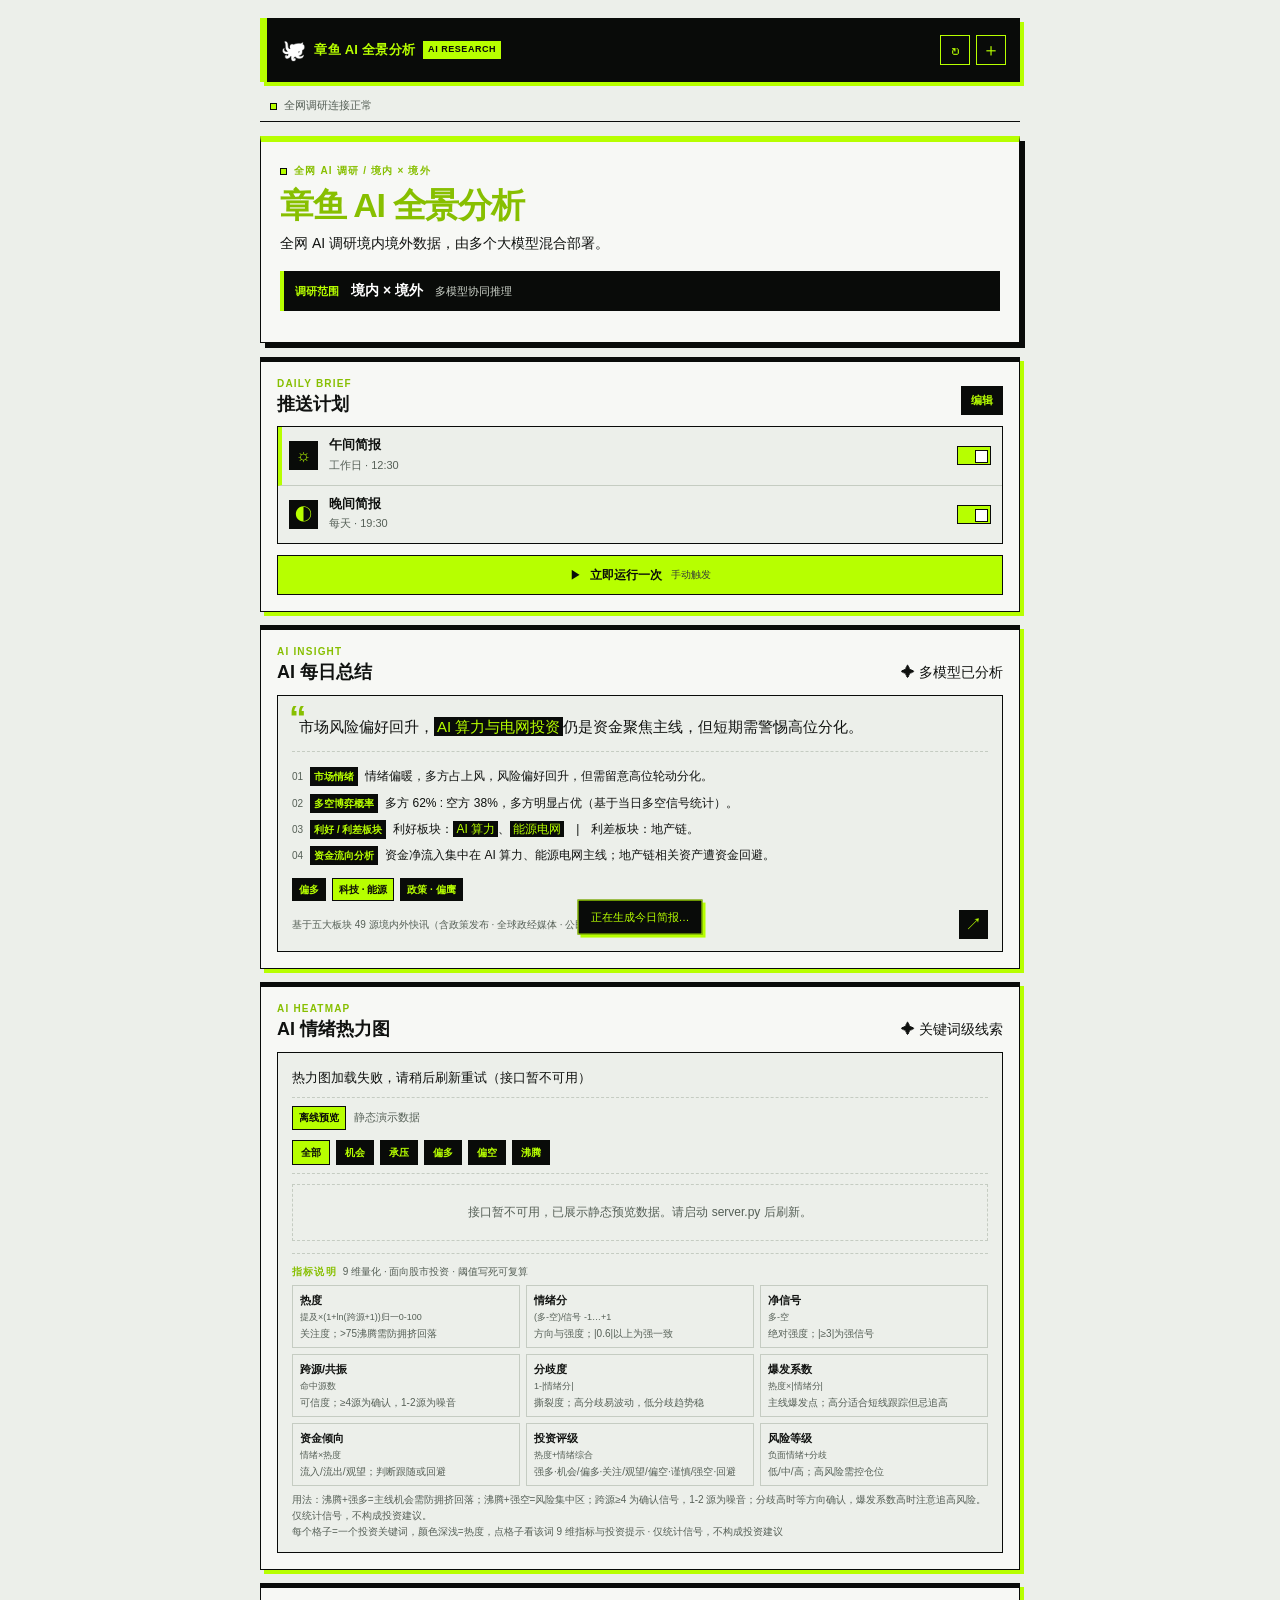
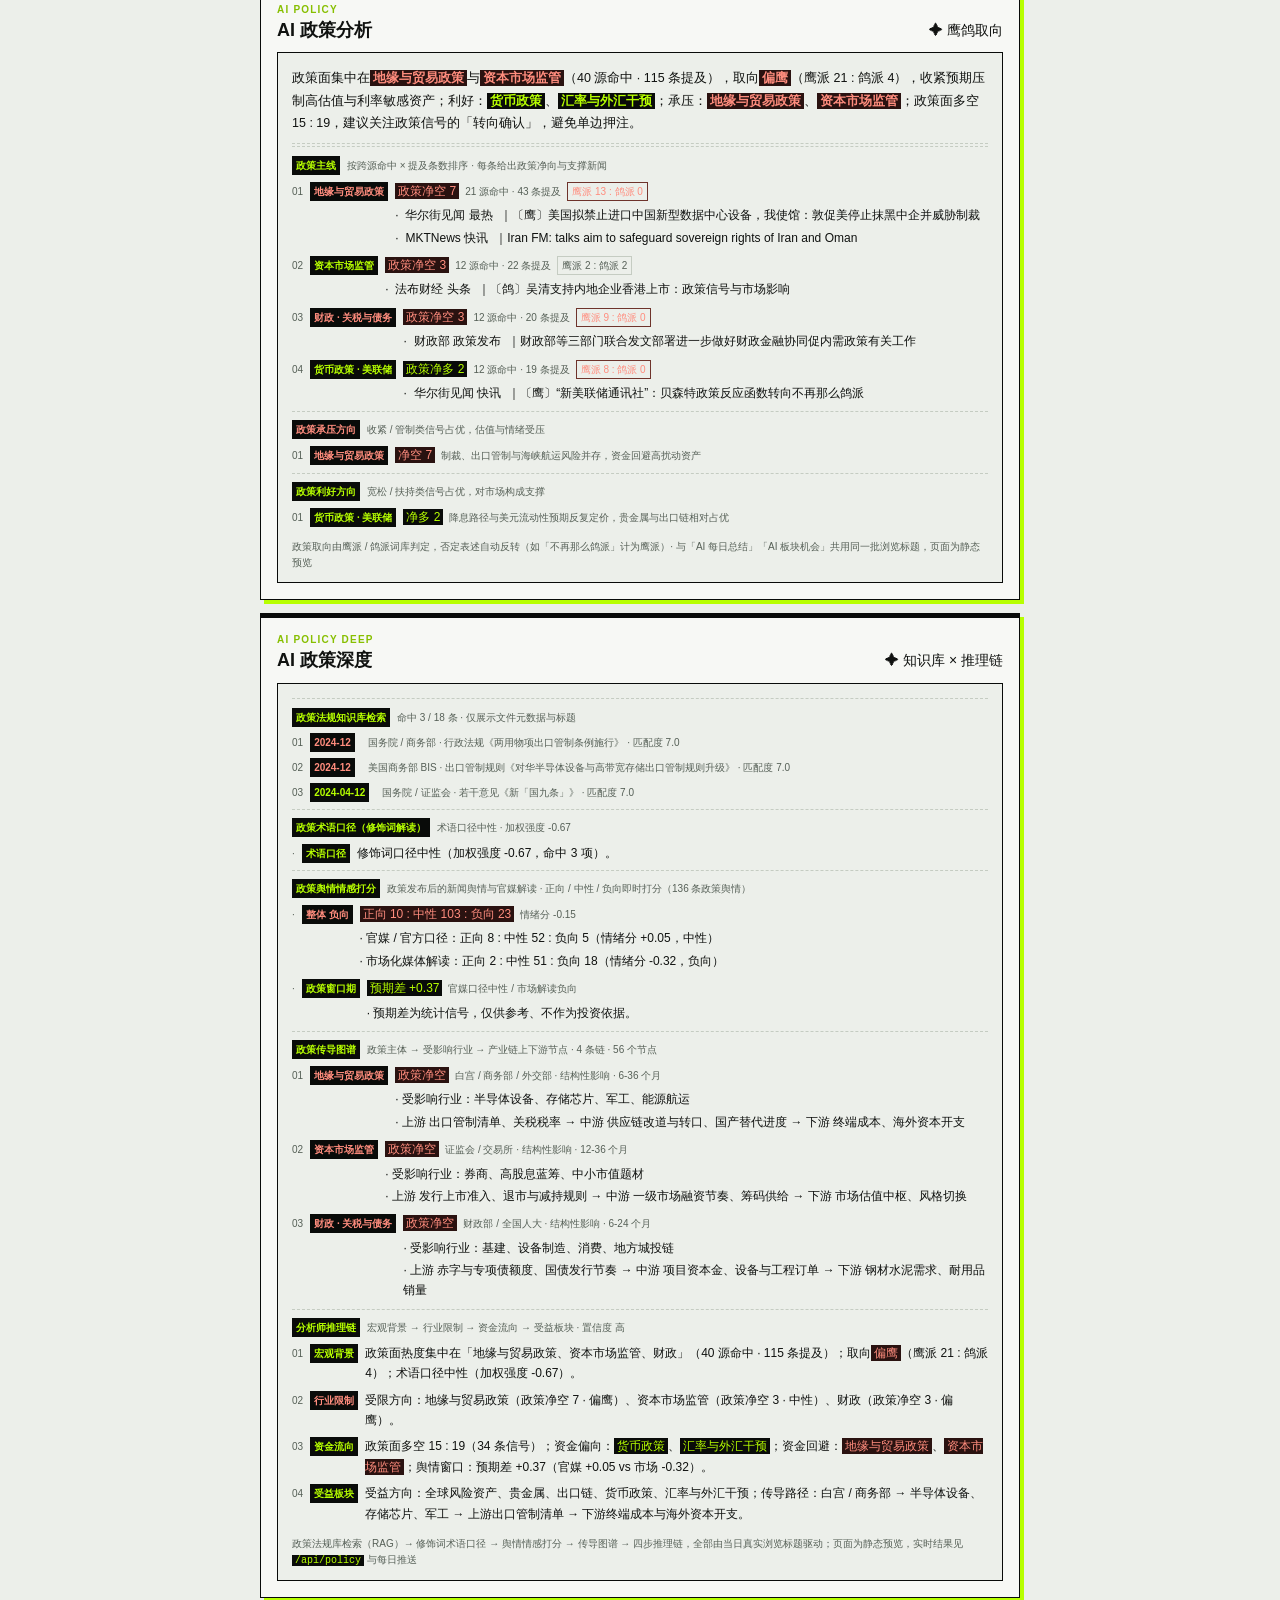
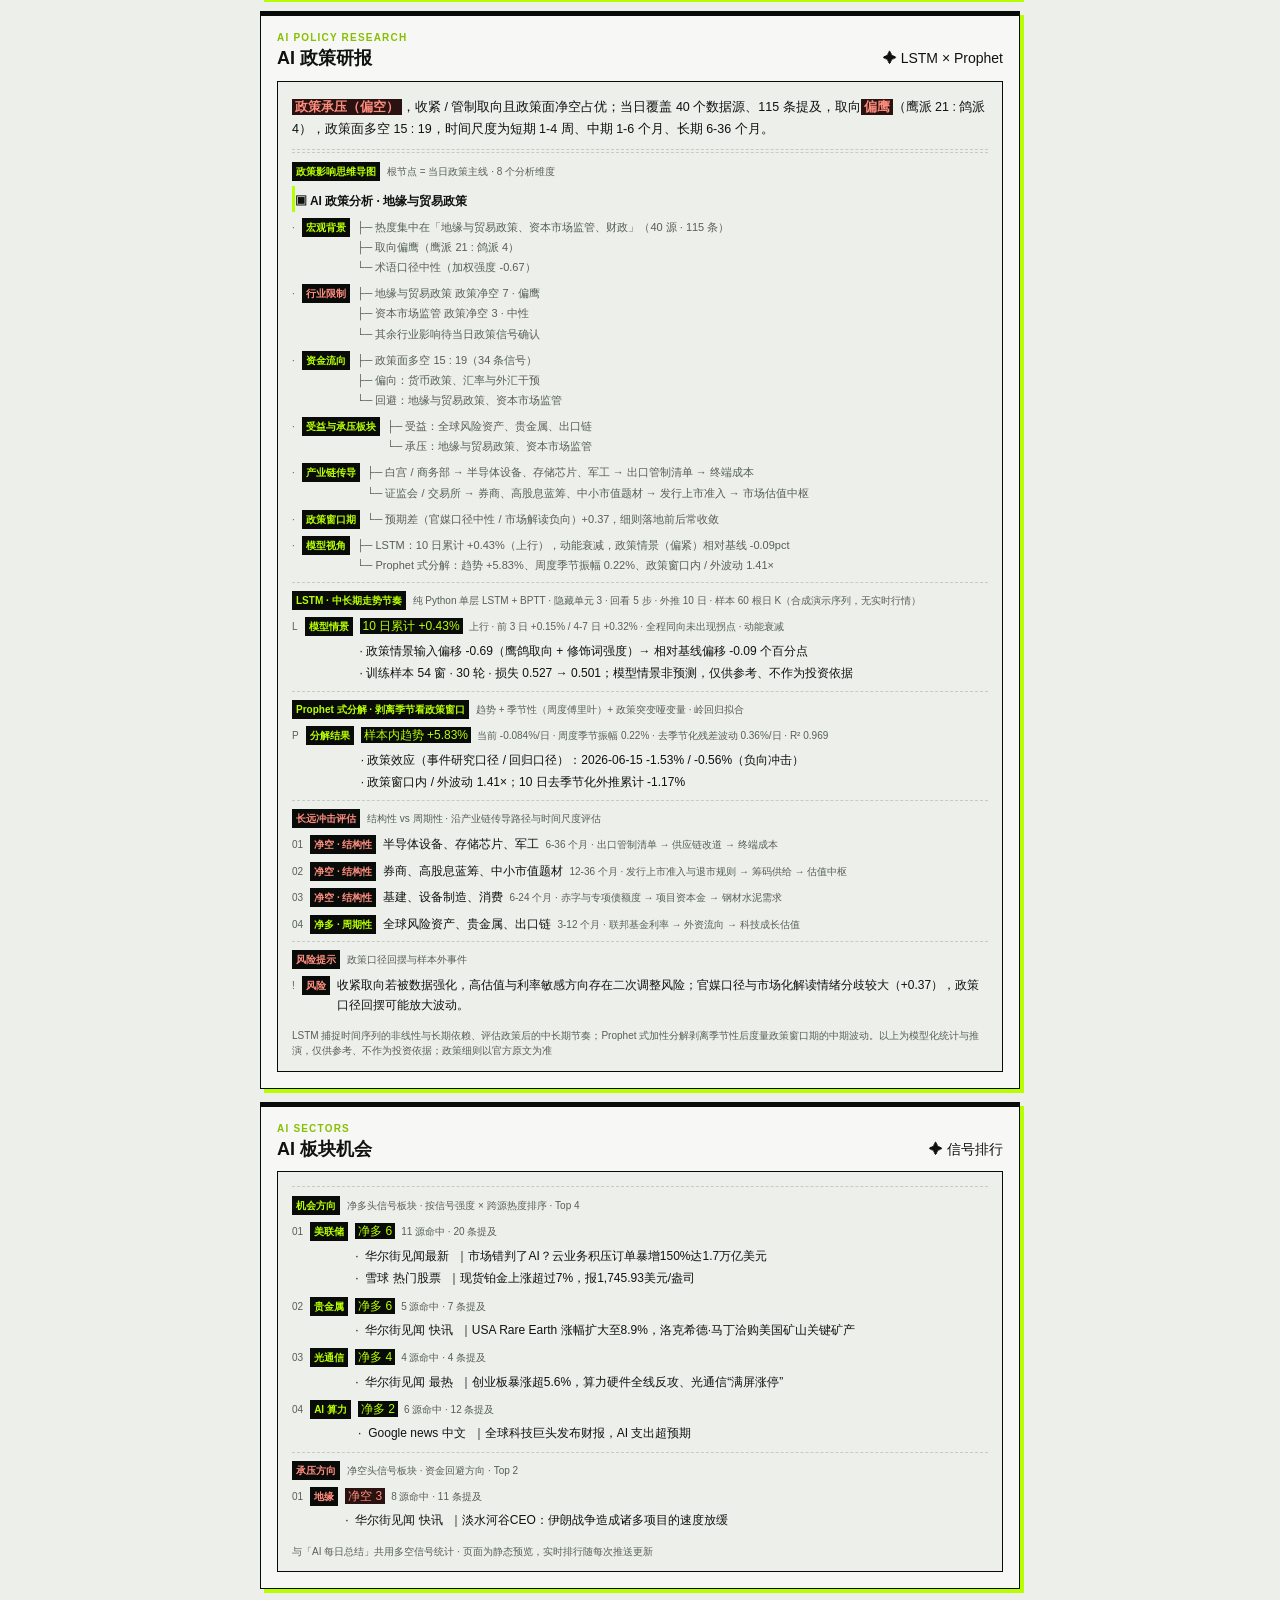
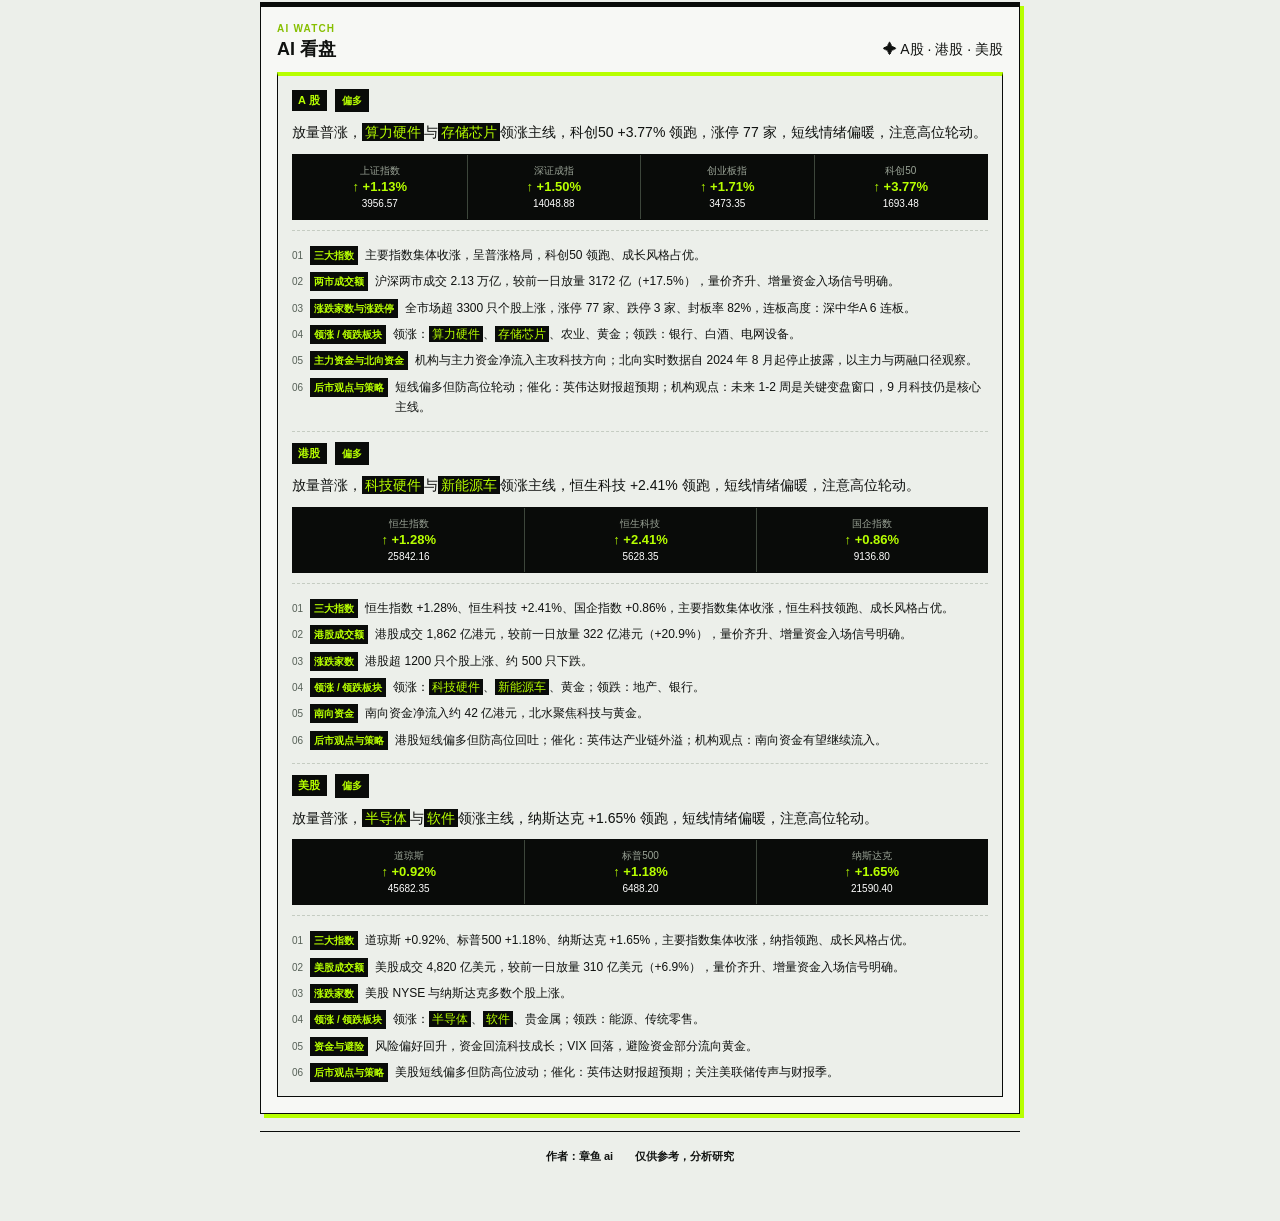
==== commit b5e0b227: "Condense AI policy brief output Co-authored-by: arena-agent <297053741+arena-agent@users.noreply.git" ====
--- a/index.html
+++ b/index.html
@@ -125,7 +125,7 @@
         <span class="ai-pill">✦ 鹰鸽取向</span>
       </div>
       <article class="insight-card">
-        <p class="policy-headline">政策面集中在<mark class="press">地缘与贸易政策</mark>与<mark class="press">资本市场监管</mark>（40 源命中 · 115 条提及），取向<mark class="press">偏鹰</mark>（鹰派 21 : 鸽派 4），收紧预期压制高估值与利率敏感资产；利好：<mark>货币政策</mark>、<mark>汇率与外汇干预</mark>；承压：<mark class="press">地缘与贸易政策</mark>、<mark class="press">资本市场监管</mark>；政策面多空 15 : 19。建议关注政策信号的「转向确认」，而非单边押注。</p>
+        <p class="policy-headline">政策面集中在<mark class="press">地缘与贸易政策</mark>与<mark class="press">资本市场监管</mark>（40 源命中 · 115 条提及），取向<mark class="press">偏鹰</mark>（鹰派 21 : 鸽派 4），收紧预期压制高估值与利率敏感资产；利好：<mark>货币政策</mark>、<mark>汇率与外汇干预</mark>；承压：<mark class="press">地缘与贸易政策</mark>、<mark class="press">资本市场监管</mark>；政策面多空 15 : 19，建议关注政策信号的「转向确认」，避免单边押注。</p>
         <ul class="insight-points sector-points">
           <li class="group-row"><span class="group-label">政策主线</span><span class="group-note">按跨源命中 × 提及条数排序 · 每条给出政策净向与支撑新闻</span></li>
           <li><span class="point-no">01</span><span class="point-label press">地缘与贸易政策</span><span><mark class="press">政策净空 7</mark><span class="sector-stat">21 源命中 · 43 条提及</span><span class="stance-tag hawk">鹰派 13 : 鸽派 0</span>
@@ -161,37 +161,12 @@
       </div>
       <article class="insight-card">
         <ul class="insight-points sector-points">
-          <li class="group-row"><span class="group-label">政策法规知识库检索</span><span class="group-note">央行报告 / 财政部文件 / 监管规章 / 境外央行决议外掛为知识库 · 命中 3 / 18 条</span></li>
-          <li><span class="point-no">01</span><span class="point-label press">2024-12</span><span><mark class="press">出口管制</mark><span class="sector-stat">国务院 / 商务部 · 行政法规《两用物项出口管制条例施行》 · 匹配度 7.0</span>
-            <ul class="sector-evidence">
-              <li>· 检索依据：命中「制裁、商务部、地缘与贸易政策」</li>
-              <li>· 背景知识：把两用物项出口管制统一到行政法规层级，实行清单化管理与许可制度，并保留反制措施。</li>
-              <li>· 历史市场含义：管制与反制属于典型的供给侧扰动，短期利好相关资源的定价权方，中期抬升全球供应链成本。</li>
-            </ul></span></li>
-          <li><span class="point-no">02</span><span class="point-label press">2024-12</span><span><mark class="press">实体清单</mark><span class="sector-stat">美国商务部 BIS · 出口管制规则《对华半导体设备与高带宽存储出口管制规则升级》 · 匹配度 7.0</span>
-            <ul class="sector-evidence">
-              <li>· 检索依据：命中「制裁、关税、地缘与贸易政策」</li>
-              <li>· 历史市场含义：管制升级短期压制相关设备与存储链情绪，中期强化国产替代与自主可控主线的估值支撑。</li>
-            </ul></span></li>
-          <li><span class="point-no">03</span><span class="point-label">2024-04-12</span><span><mark>从严监管</mark><span class="sector-stat">国务院 / 证监会 · 若干意见《新「国九条」》 · 匹配度 7.0</span>
-            <ul class="sector-evidence">
-              <li>· 检索依据：命中「监管、合规、资本市场监管」</li>
-              <li>· 历史市场含义：执法尺度与违规成本同步抬升，小市值、绩差股与题材股承压，高分红与行业龙头相对受益。</li>
-            </ul></span></li>
-          <li><span class="point-no">＋1</span><span class="point-label">LLM 对比分析</span><span>历史对照：2024-12 国务院 / 商务部《两用物项出口管制条例施行》关键表述「出口管制」，当时含义为管制与反制属于典型的供给侧扰动。本次信号取向<mark class="press">偏鹰</mark>，与历史方向一致（同为收紧 / 管制取向）。历史经验是合规成本与估值同时受压，题材与高估值方向先调整，龙头与高分红相对抗跌。</span></li>
-          <li class="group-row"><span class="group-label">政策术语口径（修饰词解读）</span><span class="group-note">经济学 + 法学双维口径 · 加权强度 -0.67 → 术语口径中性</span></li>
-          <li><span class="point-no">·</span><span class="point-label press">「从严」</span><span>监管口径：执法尺度与违规成本同步抬升（强度 -1.5）
-            <ul class="sector-evidence">
-              <li>· 市场含义：合规成本上升，小市值与题材股承压，龙头相对受益</li>
-              <li>· 法律含义：从严执法、从重处罚的执法尺度宣示</li>
-            </ul></span></li>
-          <li><span class="point-no">·</span><span class="point-label press">「强监管」</span><span>监管口径：全面强化监管（强度 -1.5）
-            <ul class="sector-evidence">
-              <li>· 市场含义：估值中枢下移与出清并行，长期利好合规龙头</li>
-              <li>· 法律含义：监管权限与责任边界的扩张</li>
-            </ul></span></li>
-          <li><span class="point-no">·</span><span class="point-label">「支持」</span><span>政策取向：明确支持（强度 +1.0）
-            <ul class="sector-evidence"><li>· 市场含义：政策受益方向获得资金关注</li></ul></span></li>
+          <li class="group-row"><span class="group-label">政策法规知识库检索</span><span class="group-note">命中 3 / 18 条 · 仅展示文件元数据与标题</span></li>
+          <li><span class="point-no">01</span><span class="point-label press">2024-12</span><span class="sector-stat">国务院 / 商务部 · 行政法规《两用物项出口管制条例施行》 · 匹配度 7.0</span></li>
+          <li><span class="point-no">02</span><span class="point-label press">2024-12</span><span class="sector-stat">美国商务部 BIS · 出口管制规则《对华半导体设备与高带宽存储出口管制规则升级》 · 匹配度 7.0</span></li>
+          <li><span class="point-no">03</span><span class="point-label">2024-04-12</span><span class="sector-stat">国务院 / 证监会 · 若干意见《新「国九条」》 · 匹配度 7.0</span></li>
+          <li class="group-row"><span class="group-label">政策术语口径（修饰词解读）</span><span class="group-note">术语口径中性 · 加权强度 -0.67</span></li>
+          <li><span class="point-no">·</span><span class="point-label">术语口径</span><span>修饰词口径中性（加权强度 -0.67，命中 3 项）。</span></li>
           <li class="group-row"><span class="group-label">政策舆情情感打分</span><span class="group-note">政策发布后的新闻舆情与官媒解读 · 正向 / 中性 / 负向即时打分（136 条政策舆情）</span></li>
           <li><span class="point-no">·</span><span class="point-label press">整体 负向</span><span><mark class="press">正向 10 : 中性 103 : 负向 23</mark><span class="sector-stat">情绪分 -0.15</span>
             <ul class="sector-evidence">
@@ -199,7 +174,7 @@
               <li>· 市场化媒体解读：正向 2 : 中性 51 : 负向 18（情绪分 -0.32，负向）</li>
             </ul></span></li>
           <li><span class="point-no">·</span><span class="point-label">政策窗口期</span><span><mark>预期差 +0.37</mark><span class="sector-stat">官媒口径中性 / 市场解读负向</span>
-            <ul class="sector-evidence"><li>· 历史上此类分歧常在政策细则落地前后收敛，是政策窗口期观察点；属统计信号，仅供参考、不作为投资依据。</li></ul></span></li>
+            <ul class="sector-evidence"><li>· 预期差为统计信号，仅供参考、不作为投资依据。</li></ul></span></li>
           <li class="group-row"><span class="group-label">政策传导图谱</span><span class="group-note">政策主体 → 受影响行业 → 产业链上下游节点 · 4 条链 · 56 个节点</span></li>
           <li><span class="point-no">01</span><span class="point-label press">地缘与贸易政策</span><span><mark class="press">政策净空</mark><span class="sector-stat">白宫 / 商务部 / 外交部 · 结构性影响 · 6-36 个月</span>
             <ul class="sector-evidence">
@@ -217,8 +192,8 @@
               <li>· 上游 赤字与专项债额度、国债发行节奏 → 中游 项目资本金、设备与工程订单 → 下游 钢材水泥需求、耐用品销量</li>
             </ul></span></li>
           <li class="group-row"><span class="group-label">分析师推理链</span><span class="group-note">宏观背景 → 行业限制 → 资金流向 → 受益板块 · 置信度 高</span></li>
-          <li><span class="point-no">01</span><span class="point-label">宏观背景</span><span>政策面热度集中在「地缘与贸易政策、资本市场监管、财政」（40 源命中 · 115 条提及）；取向<mark class="press">偏鹰</mark>（鹰派 21 : 鸽派 4）；术语口径「从严」「强监管」抬升合规成本；历史背景：2024-12 国务院 / 商务部「出口管制」。</span></li>
-          <li><span class="point-no">02</span><span class="point-label press">行业限制</span><span>受限方向：地缘与贸易政策（政策净空 7 · 偏鹰）、资本市场监管（政策净空 3 · 中性）、财政（政策净空 3 · 偏鹰）；制度约束参照 2024-12《两用物项出口管制条例施行》。</span></li>
+          <li><span class="point-no">01</span><span class="point-label">宏观背景</span><span>政策面热度集中在「地缘与贸易政策、资本市场监管、财政」（40 源命中 · 115 条提及）；取向<mark class="press">偏鹰</mark>（鹰派 21 : 鸽派 4）；术语口径中性（加权强度 -0.67）。</span></li>
+          <li><span class="point-no">02</span><span class="point-label press">行业限制</span><span>受限方向：地缘与贸易政策（政策净空 7 · 偏鹰）、资本市场监管（政策净空 3 · 中性）、财政（政策净空 3 · 偏鹰）。</span></li>
           <li><span class="point-no">03</span><span class="point-label">资金流向</span><span>政策面多空 15 : 19（34 条信号）；资金偏向：<mark>货币政策</mark>、<mark>汇率与外汇干预</mark>；资金回避：<mark class="press">地缘与贸易政策</mark>、<mark class="press">资本市场监管</mark>；舆情窗口：预期差 +0.37（官媒 +0.05 vs 市场 -0.32）。</span></li>
           <li><span class="point-no">04</span><span class="point-label">受益板块</span><span>受益方向：全球风险资产、贵金属、出口链、货币政策、汇率与外汇干预；传导路径：白宫 / 商务部 → 半导体设备、存储芯片、军工 → 上游出口管制清单 → 下游终端成本与海外资本开支。</span></li>
         </ul>
@@ -232,12 +207,12 @@
         <span class="ai-pill">✦ LSTM × Prophet</span>
       </div>
       <article class="insight-card">
-        <p class="policy-headline"><mark class="press">政策承压（偏空）</mark>　收紧 / 管制取向且政策面净空占优。当日政策面覆盖 40 个数据源、115 条提及，取向<mark class="press">偏鹰</mark>（鹰派 21 : 鸽派 4），政策面多空 15 : 19。2024-12 的历史政策条目提供背景对照。时间尺度：短期 1-4 周 · 中期 1-6 个月 · 长期 6-36 个月。</p>
+        <p class="policy-headline"><mark class="press">政策承压（偏空）</mark>，收紧 / 管制取向且政策面净空占优；当日覆盖 40 个数据源、115 条提及，取向<mark class="press">偏鹰</mark>（鹰派 21 : 鸽派 4），政策面多空 15 : 19，时间尺度为短期 1-4 周、中期 1-6 个月、长期 6-36 个月。</p>
         <ul class="insight-points sector-points">
           <li class="group-row"><span class="group-label">政策影响思维导图</span><span class="group-note">根节点 = 当日政策主线 · 8 个分析维度</span></li>
           <li class="mm-root"><span class="mm-node">▣ AI 政策分析 · 地缘与贸易政策</span></li>
-          <li><span class="point-no">·</span><span class="point-label">宏观背景</span><span class="mm-tree"><span class="mm-node">├─ 热度集中在「地缘与贸易政策、资本市场监管、财政」（40 源 · 115 条）</span><span class="mm-node">├─ 取向偏鹰（鹰派 21 : 鸽派 4）</span><span class="mm-node">└─ 历史背景：2024-12 国务院 / 商务部「出口管制」</span></span></li>
-          <li><span class="point-no">·</span><span class="point-label press">行业限制</span><span class="mm-tree"><span class="mm-node">├─ 地缘与贸易政策 政策净空 7 · 偏鹰</span><span class="mm-node">├─ 资本市场监管 政策净空 3 · 中性</span><span class="mm-node">└─ 制度约束：两用物项出口管制条例（清单化管理 + 许可制度）</span></span></li>
+          <li><span class="point-no">·</span><span class="point-label">宏观背景</span><span class="mm-tree"><span class="mm-node">├─ 热度集中在「地缘与贸易政策、资本市场监管、财政」（40 源 · 115 条）</span><span class="mm-node">├─ 取向偏鹰（鹰派 21 : 鸽派 4）</span><span class="mm-node">└─ 术语口径中性（加权强度 -0.67）</span></span></li>
+          <li><span class="point-no">·</span><span class="point-label press">行业限制</span><span class="mm-tree"><span class="mm-node">├─ 地缘与贸易政策 政策净空 7 · 偏鹰</span><span class="mm-node">├─ 资本市场监管 政策净空 3 · 中性</span><span class="mm-node">└─ 其余行业影响待当日政策信号确认</span></span></li>
           <li><span class="point-no">·</span><span class="point-label">资金流向</span><span class="mm-tree"><span class="mm-node">├─ 政策面多空 15 : 19（34 条信号）</span><span class="mm-node">├─ 偏向：货币政策、汇率与外汇干预</span><span class="mm-node">└─ 回避：地缘与贸易政策、资本市场监管</span></span></li>
           <li><span class="point-no">·</span><span class="point-label">受益与承压板块</span><span class="mm-tree"><span class="mm-node">├─ 受益：全球风险资产、贵金属、出口链</span><span class="mm-node">└─ 承压：地缘与贸易政策、资本市场监管</span></span></li>
           <li><span class="point-no">·</span><span class="point-label">产业链传导</span><span class="mm-tree"><span class="mm-node">├─ 白宫 / 商务部 → 半导体设备、存储芯片、军工 → 出口管制清单 → 终端成本</span><span class="mm-node">└─ 证监会 / 交易所 → 券商、高股息蓝筹、中小市值题材 → 发行上市准入 → 市场估值中枢</span></span></li>
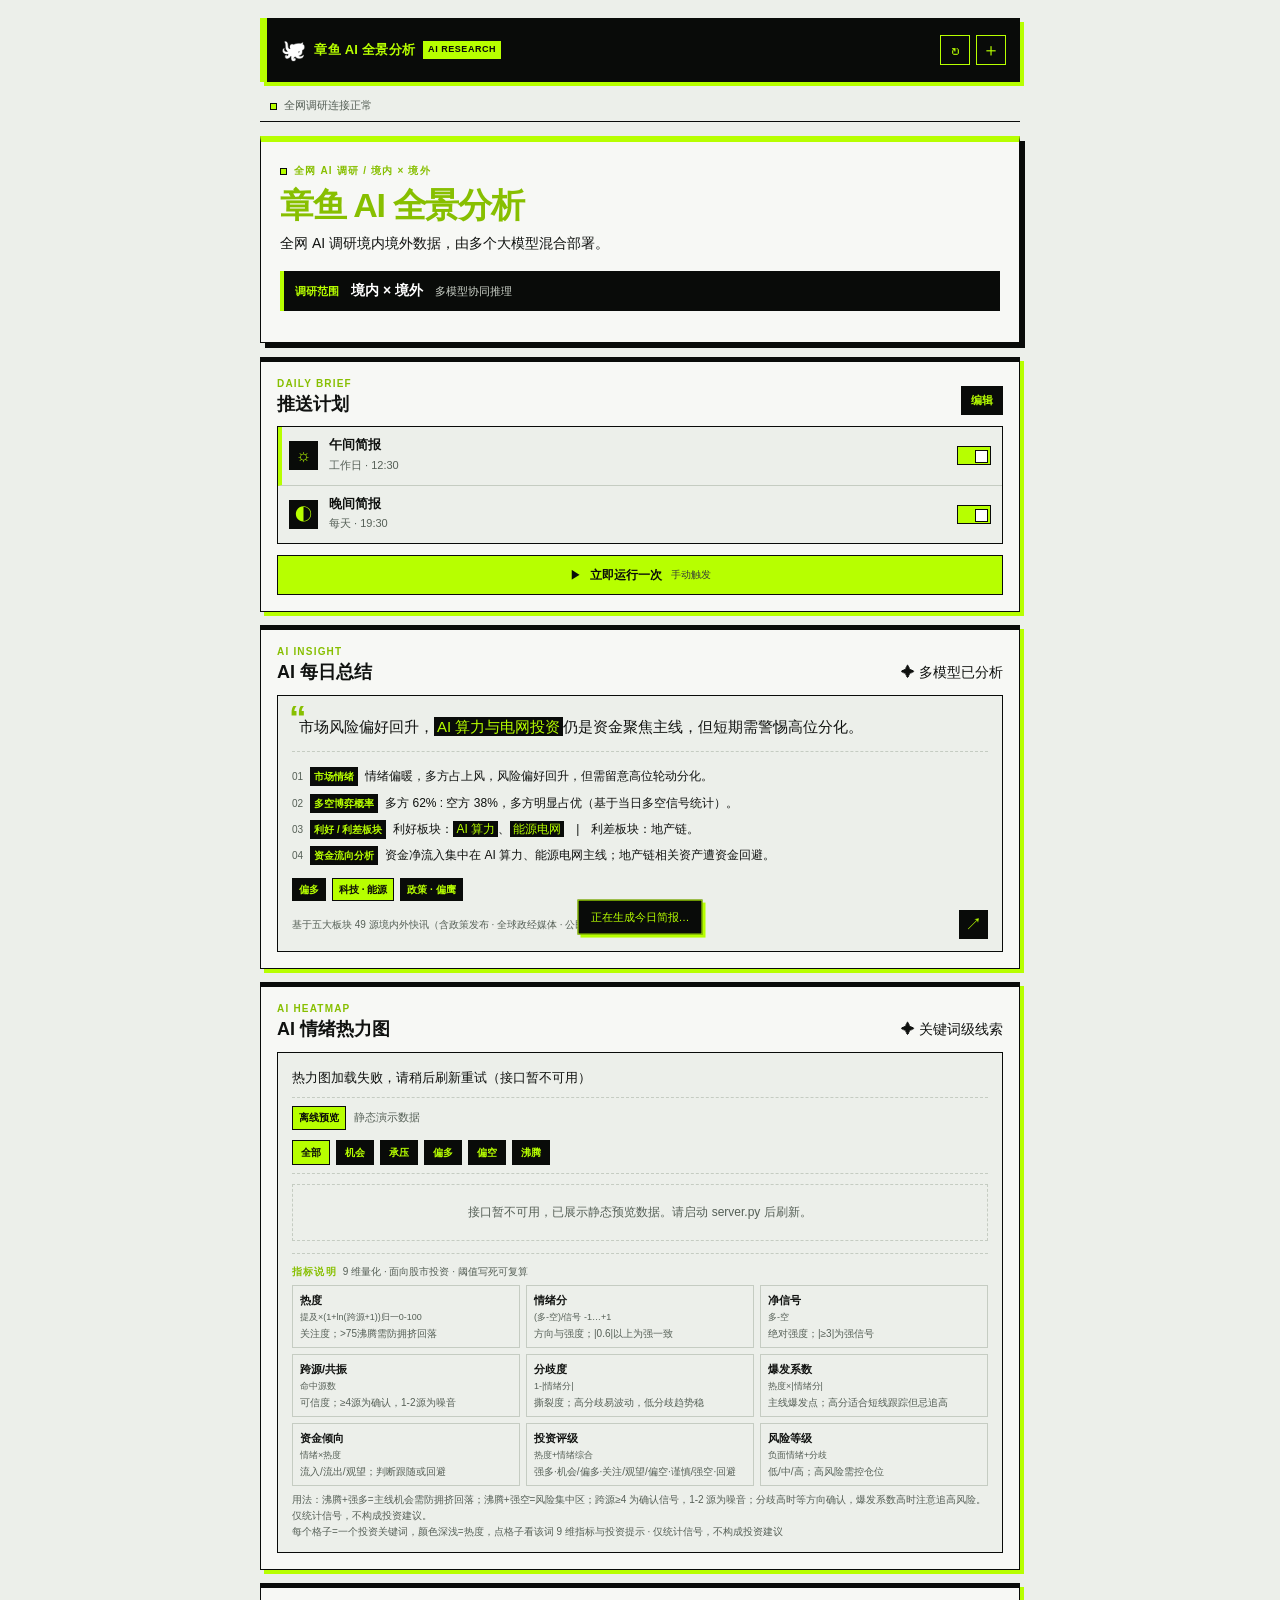
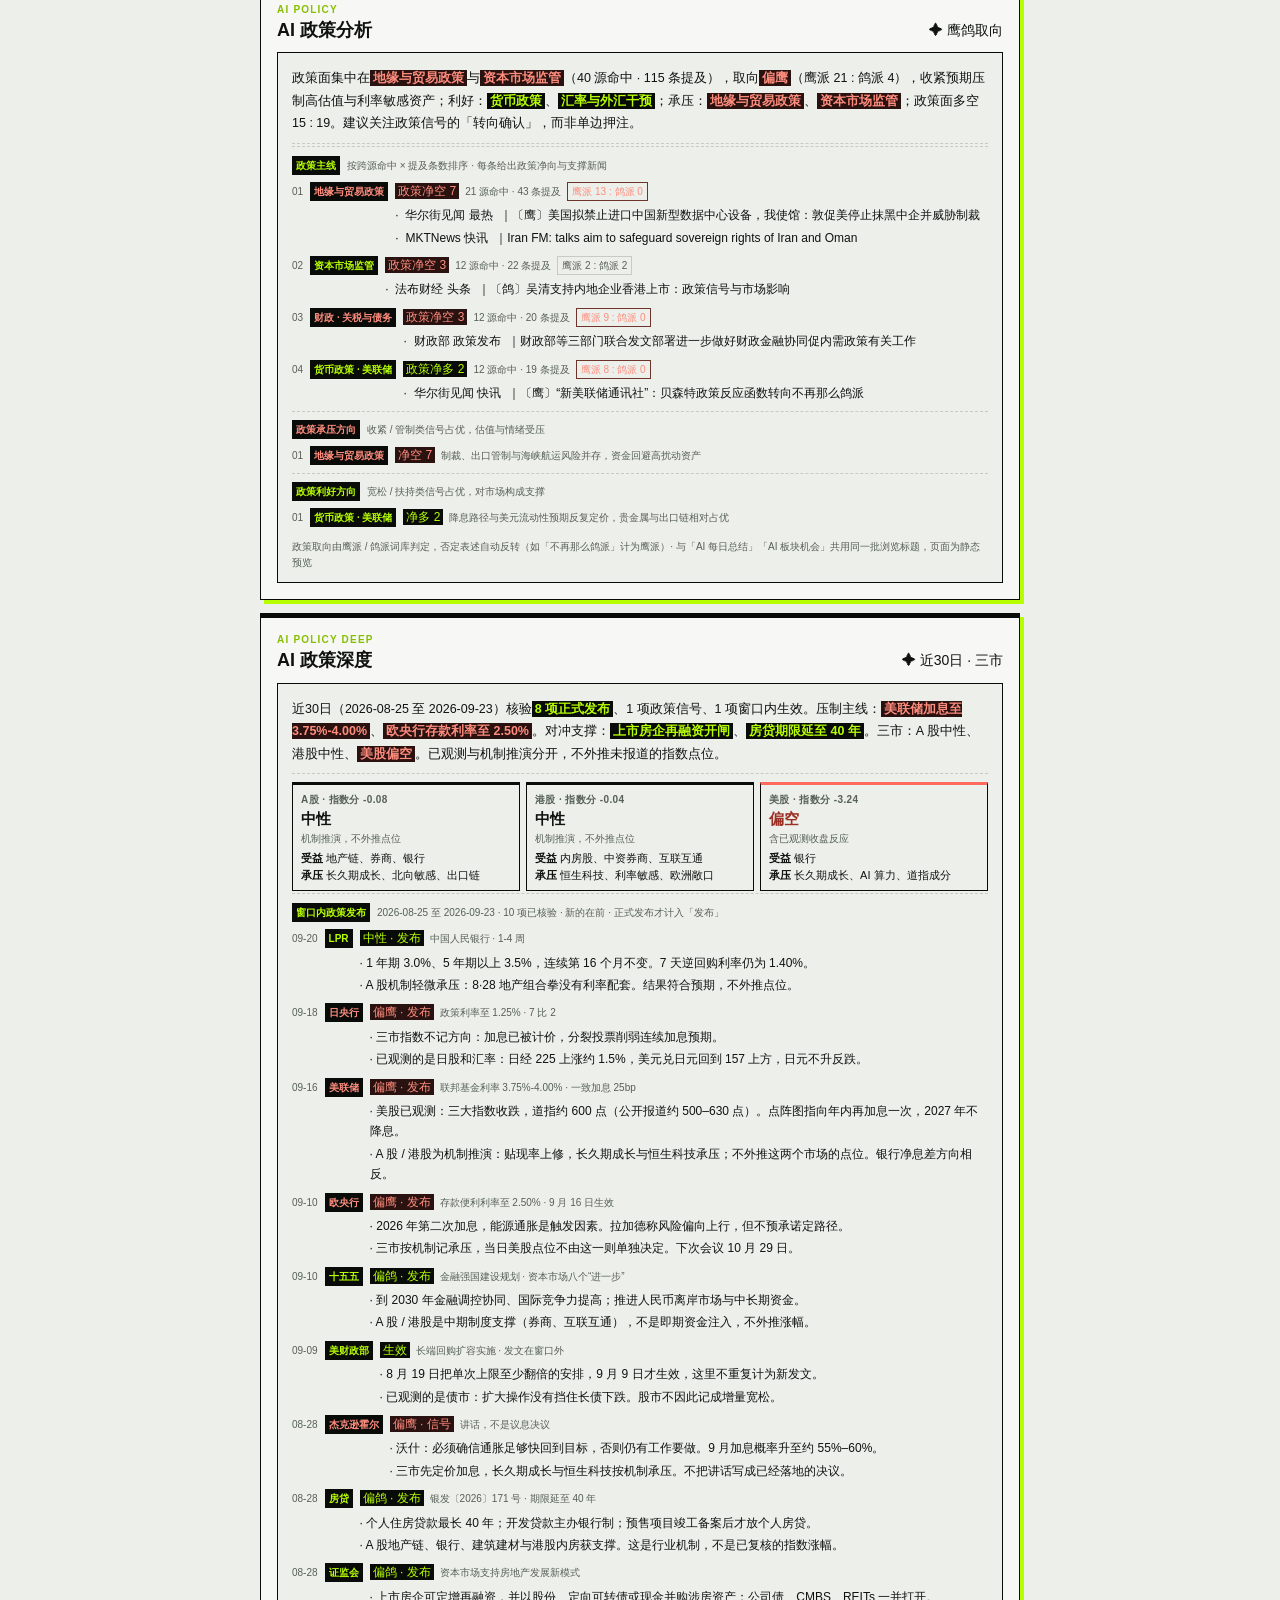
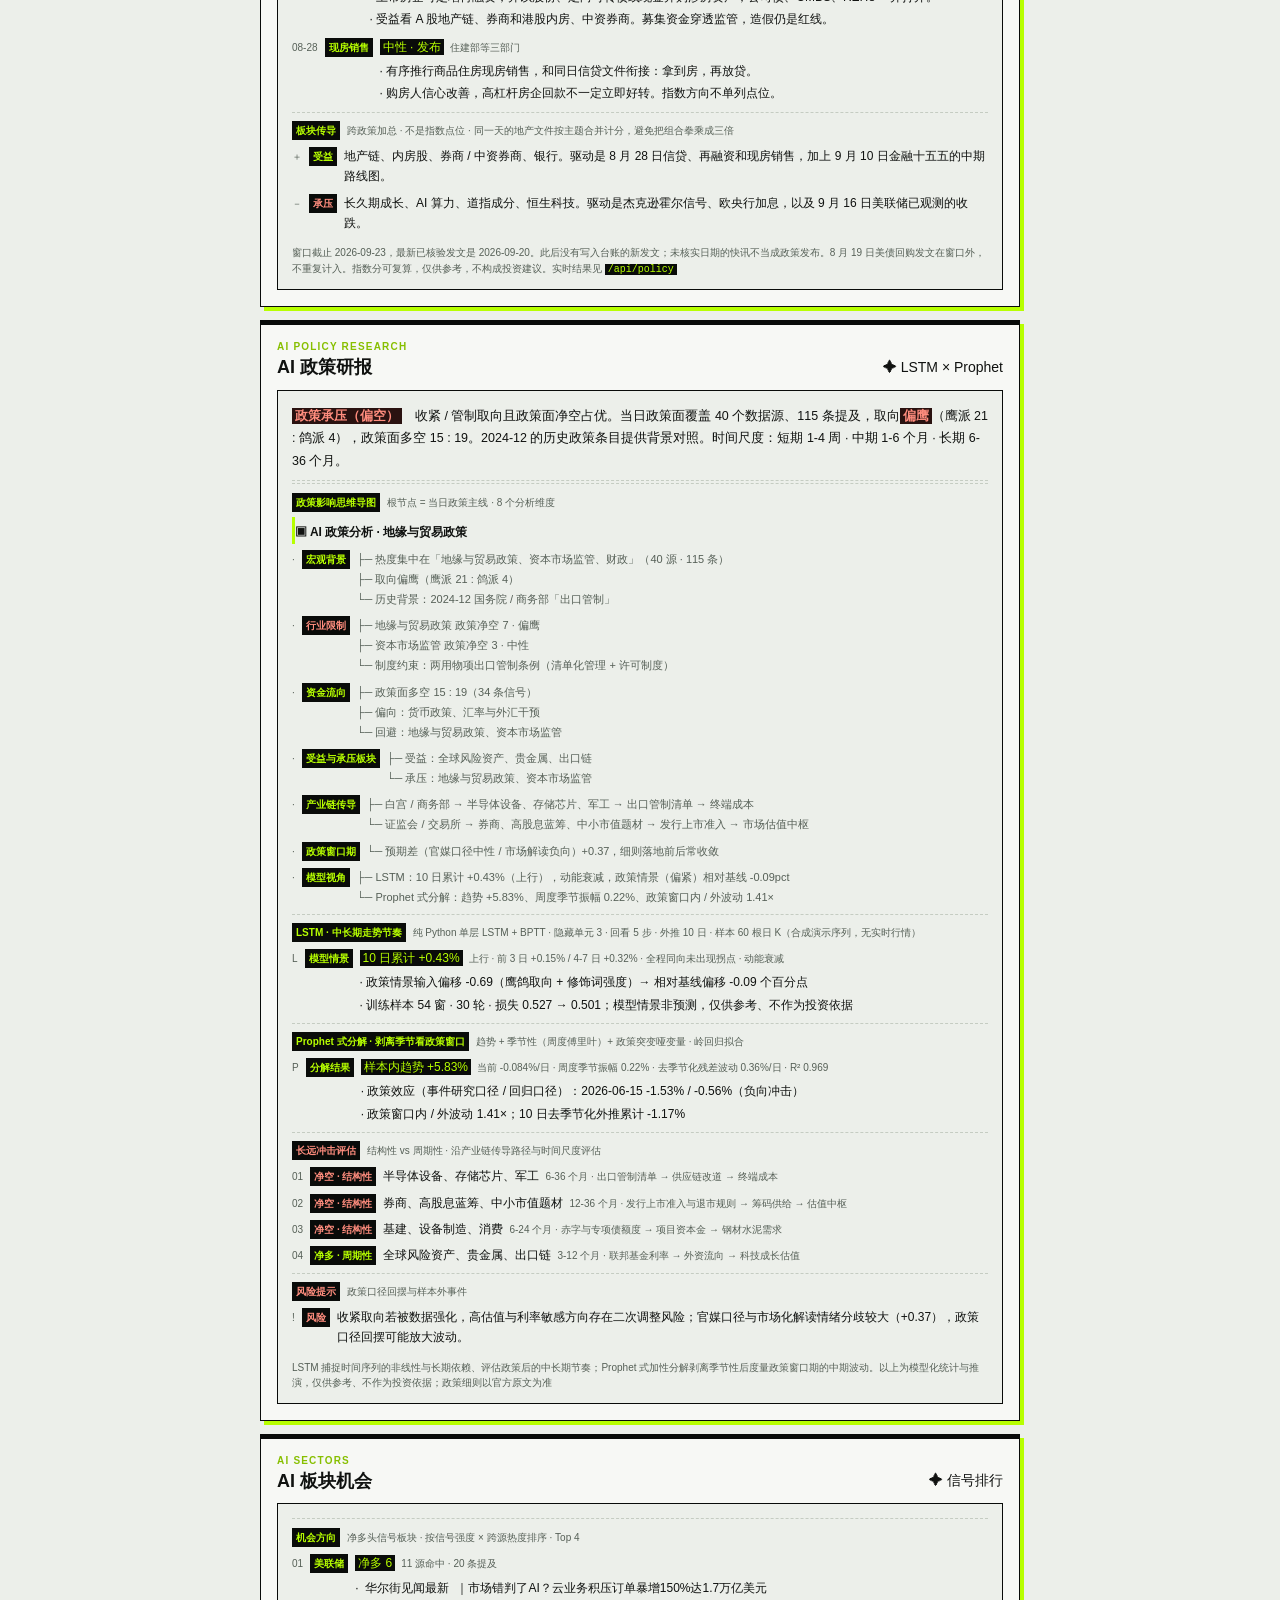
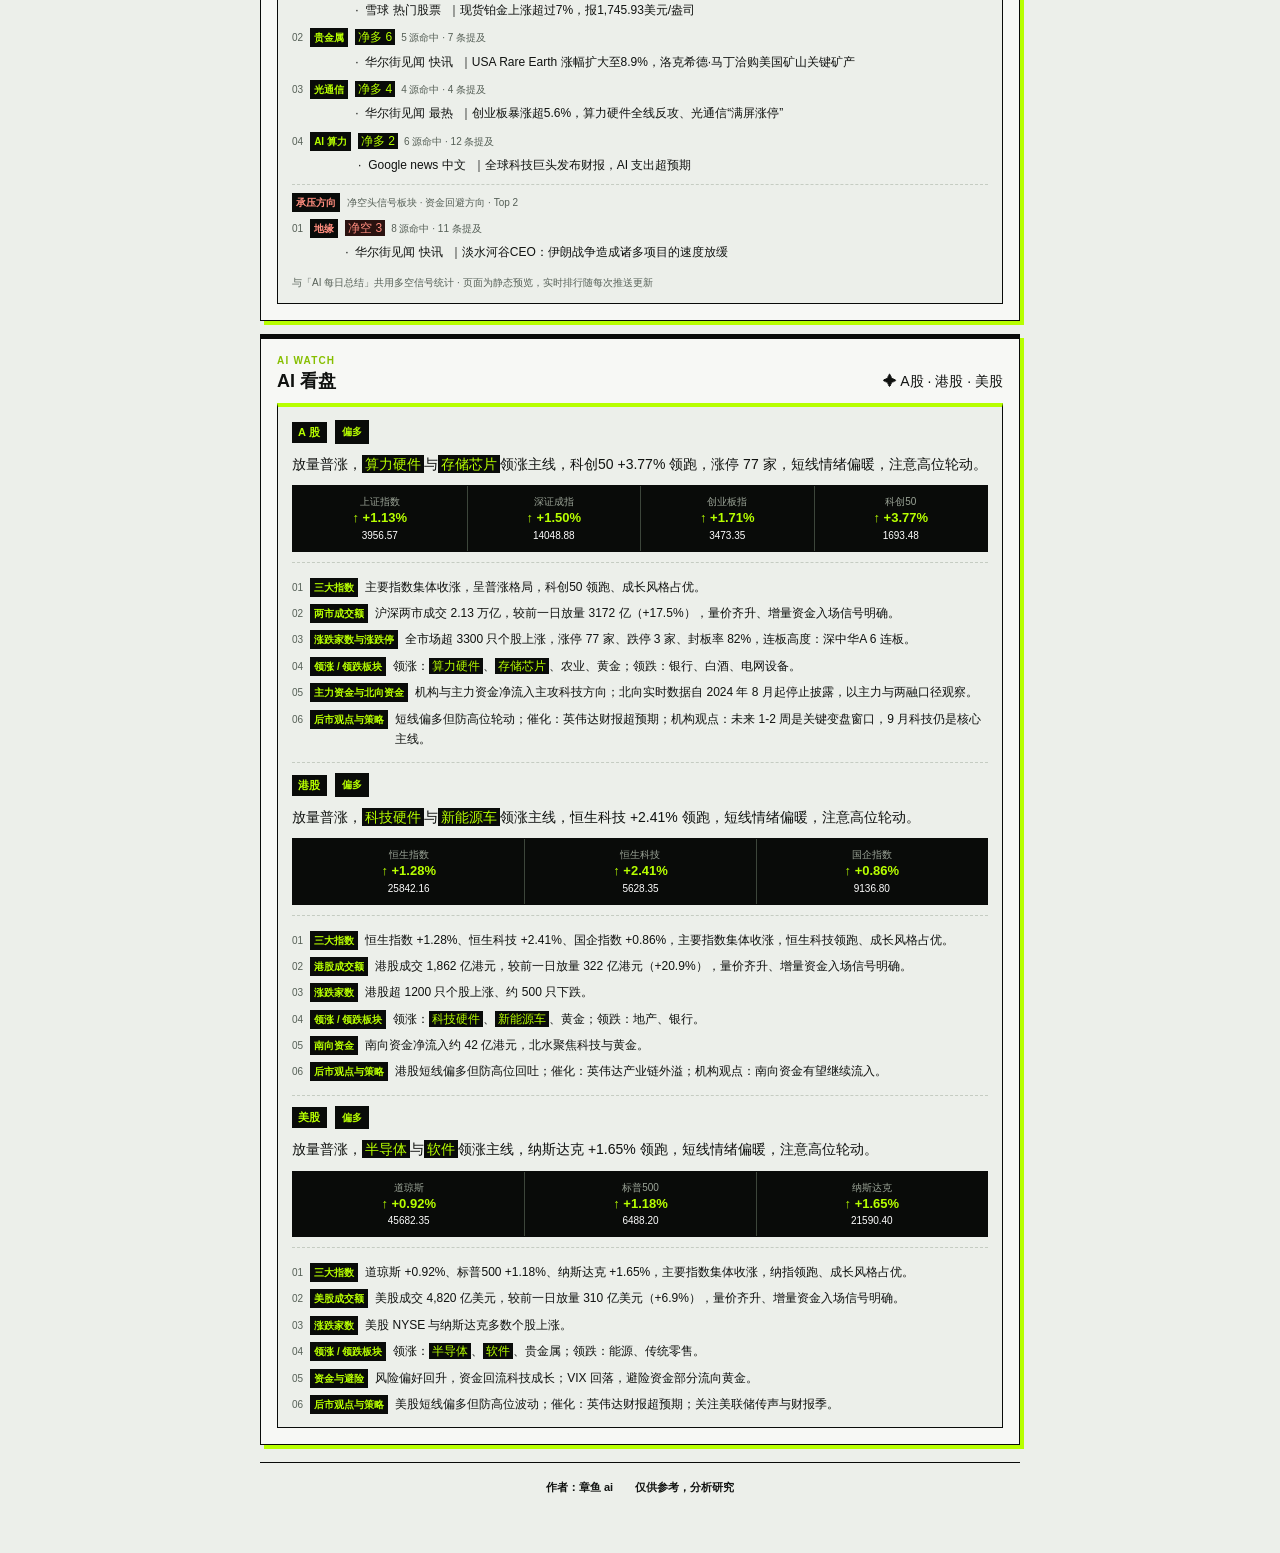
==== commit 440d1f12: "feat: 近30日全球政策发布对A股、港股、美股的影响 把「AI 政策深度」的主问题改成滚动30日已核验政策对三市的传导，已观测收盘反应与机制推演分开，不把未核实日期的快讯编成政策发布。  Co-a" ====
--- a/index.html
+++ b/index.html
@@ -7,7 +7,7 @@
   <meta name="author" content="章鱼 ai" />
   <meta name="theme-color" content="#ecefea" />
   <title>章鱼 AI 全景分析</title>
-  <link rel="stylesheet" href="styles.css?v=20260922" />
+  <link rel="stylesheet" href="styles.css?v=20260923" />
 </head>
 <body>
   <div class="crt-overlay" aria-hidden="true"></div>
@@ -125,7 +125,7 @@
         <span class="ai-pill">✦ 鹰鸽取向</span>
       </div>
       <article class="insight-card">
-        <p class="policy-headline">政策面集中在<mark class="press">地缘与贸易政策</mark>与<mark class="press">资本市场监管</mark>（40 源命中 · 115 条提及），取向<mark class="press">偏鹰</mark>（鹰派 21 : 鸽派 4），收紧预期压制高估值与利率敏感资产；利好：<mark>货币政策</mark>、<mark>汇率与外汇干预</mark>；承压：<mark class="press">地缘与贸易政策</mark>、<mark class="press">资本市场监管</mark>；政策面多空 15 : 19，建议关注政策信号的「转向确认」，避免单边押注。</p>
+        <p class="policy-headline">政策面集中在<mark class="press">地缘与贸易政策</mark>与<mark class="press">资本市场监管</mark>（40 源命中 · 115 条提及），取向<mark class="press">偏鹰</mark>（鹰派 21 : 鸽派 4），收紧预期压制高估值与利率敏感资产；利好：<mark>货币政策</mark>、<mark>汇率与外汇干预</mark>；承压：<mark class="press">地缘与贸易政策</mark>、<mark class="press">资本市场监管</mark>；政策面多空 15 : 19。建议关注政策信号的「转向确认」，而非单边押注。</p>
         <ul class="insight-points sector-points">
           <li class="group-row"><span class="group-label">政策主线</span><span class="group-note">按跨源命中 × 提及条数排序 · 每条给出政策净向与支撑新闻</span></li>
           <li><span class="point-no">01</span><span class="point-label press">地缘与贸易政策</span><span><mark class="press">政策净空 7</mark><span class="sector-stat">21 源命中 · 43 条提及</span><span class="stance-tag hawk">鹰派 13 : 鸽派 0</span>
@@ -154,50 +154,90 @@
       </article>
     </section>
 
-    <section class="pixel-section">
+    <section class="pixel-section" id="policyDeepSection">
       <div class="pixel-section-head">
         <div><span class="kicker">AI POLICY DEEP</span><h2>AI 政策深度</h2></div>
-        <span class="ai-pill">✦ 知识库 × 推理链</span>
-      </div>
-      <article class="insight-card">
-        <ul class="insight-points sector-points">
-          <li class="group-row"><span class="group-label">政策法规知识库检索</span><span class="group-note">命中 3 / 18 条 · 仅展示文件元数据与标题</span></li>
-          <li><span class="point-no">01</span><span class="point-label press">2024-12</span><span class="sector-stat">国务院 / 商务部 · 行政法规《两用物项出口管制条例施行》 · 匹配度 7.0</span></li>
-          <li><span class="point-no">02</span><span class="point-label press">2024-12</span><span class="sector-stat">美国商务部 BIS · 出口管制规则《对华半导体设备与高带宽存储出口管制规则升级》 · 匹配度 7.0</span></li>
-          <li><span class="point-no">03</span><span class="point-label">2024-04-12</span><span class="sector-stat">国务院 / 证监会 · 若干意见《新「国九条」》 · 匹配度 7.0</span></li>
-          <li class="group-row"><span class="group-label">政策术语口径（修饰词解读）</span><span class="group-note">术语口径中性 · 加权强度 -0.67</span></li>
-          <li><span class="point-no">·</span><span class="point-label">术语口径</span><span>修饰词口径中性（加权强度 -0.67，命中 3 项）。</span></li>
-          <li class="group-row"><span class="group-label">政策舆情情感打分</span><span class="group-note">政策发布后的新闻舆情与官媒解读 · 正向 / 中性 / 负向即时打分（136 条政策舆情）</span></li>
-          <li><span class="point-no">·</span><span class="point-label press">整体 负向</span><span><mark class="press">正向 10 : 中性 103 : 负向 23</mark><span class="sector-stat">情绪分 -0.15</span>
-            <ul class="sector-evidence">
-              <li>· 官媒 / 官方口径：正向 8 : 中性 52 : 负向 5（情绪分 +0.05，中性）</li>
-              <li>· 市场化媒体解读：正向 2 : 中性 51 : 负向 18（情绪分 -0.32，负向）</li>
-            </ul></span></li>
-          <li><span class="point-no">·</span><span class="point-label">政策窗口期</span><span><mark>预期差 +0.37</mark><span class="sector-stat">官媒口径中性 / 市场解读负向</span>
-            <ul class="sector-evidence"><li>· 预期差为统计信号，仅供参考、不作为投资依据。</li></ul></span></li>
-          <li class="group-row"><span class="group-label">政策传导图谱</span><span class="group-note">政策主体 → 受影响行业 → 产业链上下游节点 · 4 条链 · 56 个节点</span></li>
-          <li><span class="point-no">01</span><span class="point-label press">地缘与贸易政策</span><span><mark class="press">政策净空</mark><span class="sector-stat">白宫 / 商务部 / 外交部 · 结构性影响 · 6-36 个月</span>
-            <ul class="sector-evidence">
-              <li>· 受影响行业：半导体设备、存储芯片、军工、能源航运</li>
-              <li>· 上游 出口管制清单、关税税率 → 中游 供应链改道与转口、国产替代进度 → 下游 终端成本、海外资本开支</li>
-            </ul></span></li>
-          <li><span class="point-no">02</span><span class="point-label press">资本市场监管</span><span><mark class="press">政策净空</mark><span class="sector-stat">证监会 / 交易所 · 结构性影响 · 12-36 个月</span>
-            <ul class="sector-evidence">
-              <li>· 受影响行业：券商、高股息蓝筹、中小市值题材</li>
-              <li>· 上游 发行上市准入、退市与减持规则 → 中游 一级市场融资节奏、筹码供给 → 下游 市场估值中枢、风格切换</li>
-            </ul></span></li>
-          <li><span class="point-no">03</span><span class="point-label press">财政 · 关税与债务</span><span><mark class="press">政策净空</mark><span class="sector-stat">财政部 / 全国人大 · 结构性影响 · 6-24 个月</span>
-            <ul class="sector-evidence">
-              <li>· 受影响行业：基建、设备制造、消费、地方城投链</li>
-              <li>· 上游 赤字与专项债额度、国债发行节奏 → 中游 项目资本金、设备与工程订单 → 下游 钢材水泥需求、耐用品销量</li>
-            </ul></span></li>
-          <li class="group-row"><span class="group-label">分析师推理链</span><span class="group-note">宏观背景 → 行业限制 → 资金流向 → 受益板块 · 置信度 高</span></li>
-          <li><span class="point-no">01</span><span class="point-label">宏观背景</span><span>政策面热度集中在「地缘与贸易政策、资本市场监管、财政」（40 源命中 · 115 条提及）；取向<mark class="press">偏鹰</mark>（鹰派 21 : 鸽派 4）；术语口径中性（加权强度 -0.67）。</span></li>
-          <li><span class="point-no">02</span><span class="point-label press">行业限制</span><span>受限方向：地缘与贸易政策（政策净空 7 · 偏鹰）、资本市场监管（政策净空 3 · 中性）、财政（政策净空 3 · 偏鹰）。</span></li>
-          <li><span class="point-no">03</span><span class="point-label">资金流向</span><span>政策面多空 15 : 19（34 条信号）；资金偏向：<mark>货币政策</mark>、<mark>汇率与外汇干预</mark>；资金回避：<mark class="press">地缘与贸易政策</mark>、<mark class="press">资本市场监管</mark>；舆情窗口：预期差 +0.37（官媒 +0.05 vs 市场 -0.32）。</span></li>
-          <li><span class="point-no">04</span><span class="point-label">受益板块</span><span>受益方向：全球风险资产、贵金属、出口链、货币政策、汇率与外汇干预；传导路径：白宫 / 商务部 → 半导体设备、存储芯片、军工 → 上游出口管制清单 → 下游终端成本与海外资本开支。</span></li>
-        </ul>
-        <div class="insight-foot"><span>政策法规库检索（RAG）→ 修饰词术语口径 → 舆情情感打分 → 传导图谱 → 四步推理链，全部由当日真实浏览标题驱动；页面为静态预览，实时结果见 <code>/api/policy</code> 与每日推送</span></div>
+        <span class="ai-pill" id="policyDeepPill">✦ 近30日 · 三市</span>
+      </div>
+      <article class="insight-card" id="policyDeepCard">
+        <p class="policy-headline" id="policyDeepHeadline">近30日（2026-08-25 至 2026-09-23）核验<mark>8 项正式发布</mark>、1 项政策信号、1 项窗口内生效。压制主线：<mark class="press">美联储加息至 3.75%-4.00%</mark>、<mark class="press">欧央行存款利率至 2.50%</mark>。对冲支撑：<mark>上市房企再融资开闸</mark>、<mark>房贷期限延至 40 年</mark>。三市：A 股中性、港股中性、<mark class="press">美股偏空</mark>。已观测与机制推演分开，不外推未报道的指数点位。</p>
+        <div class="impact-board" id="policyDeepBoard">
+          <div class="impact-cell neutral">
+            <div class="impact-name">A股 · 指数分 -0.08</div>
+            <div class="impact-bias">中性</div>
+            <div class="impact-score">机制推演，不外推点位</div>
+            <div class="impact-split"><b>受益</b> 地产链、券商、银行<br><b>承压</b> 长久期成长、北向敏感、出口链</div>
+          </div>
+          <div class="impact-cell neutral">
+            <div class="impact-name">港股 · 指数分 -0.04</div>
+            <div class="impact-bias">中性</div>
+            <div class="impact-score">机制推演，不外推点位</div>
+            <div class="impact-split"><b>受益</b> 内房股、中资券商、互联互通<br><b>承压</b> 恒生科技、利率敏感、欧洲敞口</div>
+          </div>
+          <div class="impact-cell press">
+            <div class="impact-name">美股 · 指数分 -3.24</div>
+            <div class="impact-bias">偏空</div>
+            <div class="impact-score">含已观测收盘反应</div>
+            <div class="impact-split"><b>受益</b> 银行<br><b>承压</b> 长久期成长、AI 算力、道指成分</div>
+          </div>
+        </div>
+        <ul class="insight-points sector-points" id="policyDeepList">
+          <li class="group-row"><span class="group-label">窗口内政策发布</span><span class="group-note">2026-08-25 至 2026-09-23 · 10 项已核验 · 新的在前 · 正式发布才计入「发布」</span></li>
+          <li><span class="point-no">09-20</span><span class="point-label">LPR</span><span><mark>中性 · 发布</mark><span class="sector-stat">中国人民银行 · 1-4 周</span>
+            <ul class="sector-evidence">
+              <li>· 1 年期 3.0%、5 年期以上 3.5%，连续第 16 个月不变。7 天逆回购利率仍为 1.40%。</li>
+              <li>· A 股机制轻微承压：8·28 地产组合拳没有利率配套。结果符合预期，不外推点位。</li>
+            </ul></span></li>
+          <li><span class="point-no">09-18</span><span class="point-label press">日央行</span><span><mark class="press">偏鹰 · 发布</mark><span class="sector-stat">政策利率至 1.25% · 7 比 2</span>
+            <ul class="sector-evidence">
+              <li>· 三市指数不记方向：加息已被计价，分裂投票削弱连续加息预期。</li>
+              <li>· 已观测的是日股和汇率：日经 225 上涨约 1.5%，美元兑日元回到 157 上方，日元不升反跌。</li>
+            </ul></span></li>
+          <li><span class="point-no">09-16</span><span class="point-label press">美联储</span><span><mark class="press">偏鹰 · 发布</mark><span class="sector-stat">联邦基金利率 3.75%-4.00% · 一致加息 25bp</span>
+            <ul class="sector-evidence">
+              <li>· 美股已观测：三大指数收跌，道指约 600 点（公开报道约 500–630 点）。点阵图指向年内再加息一次，2027 年不降息。</li>
+              <li>· A 股 / 港股为机制推演：贴现率上修，长久期成长与恒生科技承压；不外推这两个市场的点位。银行净息差方向相反。</li>
+            </ul></span></li>
+          <li><span class="point-no">09-10</span><span class="point-label press">欧央行</span><span><mark class="press">偏鹰 · 发布</mark><span class="sector-stat">存款便利利率至 2.50% · 9 月 16 日生效</span>
+            <ul class="sector-evidence">
+              <li>· 2026 年第二次加息，能源通胀是触发因素。拉加德称风险偏向上行，但不预承诺定路径。</li>
+              <li>· 三市按机制记承压，当日美股点位不由这一则单独决定。下次会议 10 月 29 日。</li>
+            </ul></span></li>
+          <li><span class="point-no">09-10</span><span class="point-label">十五五</span><span><mark>偏鸽 · 发布</mark><span class="sector-stat">金融强国建设规划 · 资本市场八个“进一步”</span>
+            <ul class="sector-evidence">
+              <li>· 到 2030 年金融调控协同、国际竞争力提高；推进人民币离岸市场与中长期资金。</li>
+              <li>· A 股 / 港股是中期制度支撑（券商、互联互通），不是即期资金注入，不外推涨幅。</li>
+            </ul></span></li>
+          <li><span class="point-no">09-09</span><span class="point-label">美财政部</span><span><mark>生效</mark><span class="sector-stat">长端回购扩容实施 · 发文在窗口外</span>
+            <ul class="sector-evidence">
+              <li>· 8 月 19 日把单次上限至少翻倍的安排，9 月 9 日才生效，这里不重复计为新发文。</li>
+              <li>· 已观测的是债市：扩大操作没有挡住长债下跌。股市不因此记成增量宽松。</li>
+            </ul></span></li>
+          <li><span class="point-no">08-28</span><span class="point-label press">杰克逊霍尔</span><span><mark class="press">偏鹰 · 信号</mark><span class="sector-stat">讲话，不是议息决议</span>
+            <ul class="sector-evidence">
+              <li>· 沃什：必须确信通胀足够快回到目标，否则仍有工作要做。9 月加息概率升至约 55%–60%。</li>
+              <li>· 三市先定价加息，长久期成长与恒生科技按机制承压。不把讲话写成已经落地的决议。</li>
+            </ul></span></li>
+          <li><span class="point-no">08-28</span><span class="point-label">房贷</span><span><mark>偏鸽 · 发布</mark><span class="sector-stat">银发〔2026〕171 号 · 期限延至 40 年</span>
+            <ul class="sector-evidence">
+              <li>· 个人住房贷款最长 40 年；开发贷款主办银行制；预售项目竣工备案后才放个人房贷。</li>
+              <li>· A 股地产链、银行、建筑建材与港股内房获支撑。这是行业机制，不是已复核的指数涨幅。</li>
+            </ul></span></li>
+          <li><span class="point-no">08-28</span><span class="point-label">证监会</span><span><mark>偏鸽 · 发布</mark><span class="sector-stat">资本市场支持房地产发展新模式</span>
+            <ul class="sector-evidence">
+              <li>· 上市房企可定增再融资，并以股份、定向可转债或现金并购涉房资产；公司债、CMBS、REITs 一并打开。</li>
+              <li>· 受益看 A 股地产链、券商和港股内房、中资券商。募集资金穿透监管，造假仍是红线。</li>
+            </ul></span></li>
+          <li><span class="point-no">08-28</span><span class="point-label">现房销售</span><span><mark>中性 · 发布</mark><span class="sector-stat">住建部等三部门</span>
+            <ul class="sector-evidence">
+              <li>· 有序推行商品住房现房销售，和同日信贷文件衔接：拿到房，再放贷。</li>
+              <li>· 购房人信心改善，高杠杆房企回款不一定立即好转。指数方向不单列点位。</li>
+            </ul></span></li>
+          <li class="group-row"><span class="group-label">板块传导</span><span class="group-note">跨政策加总 · 不是指数点位 · 同一天的地产文件按主题合并计分，避免把组合拳乘成三倍</span></li>
+          <li><span class="point-no">＋</span><span class="point-label">受益</span><span>地产链、内房股、券商 / 中资券商、银行。驱动是 8 月 28 日信贷、再融资和现房销售，加上 9 月 10 日金融十五五的中期路线图。</span></li>
+          <li><span class="point-no">－</span><span class="point-label press">承压</span><span>长久期成长、AI 算力、道指成分、恒生科技。驱动是杰克逊霍尔信号、欧央行加息，以及 9 月 16 日美联储已观测的收跌。</span></li>
+        </ul>
+        <div class="insight-foot"><span id="policyDeepFoot">窗口截止 2026-09-23，最新已核验发文是 2026-09-20。此后没有写入台账的新发文；未核实日期的快讯不当成政策发布。8 月 19 日美债回购发文在窗口外，不重复计入。指数分可复算，仅供参考，不构成投资建议。实时结果见 <code>/api/policy</code></span></div>
       </article>
     </section>
 
@@ -207,12 +247,12 @@
         <span class="ai-pill">✦ LSTM × Prophet</span>
       </div>
       <article class="insight-card">
-        <p class="policy-headline"><mark class="press">政策承压（偏空）</mark>，收紧 / 管制取向且政策面净空占优；当日覆盖 40 个数据源、115 条提及，取向<mark class="press">偏鹰</mark>（鹰派 21 : 鸽派 4），政策面多空 15 : 19，时间尺度为短期 1-4 周、中期 1-6 个月、长期 6-36 个月。</p>
+        <p class="policy-headline"><mark class="press">政策承压（偏空）</mark>　收紧 / 管制取向且政策面净空占优。当日政策面覆盖 40 个数据源、115 条提及，取向<mark class="press">偏鹰</mark>（鹰派 21 : 鸽派 4），政策面多空 15 : 19。2024-12 的历史政策条目提供背景对照。时间尺度：短期 1-4 周 · 中期 1-6 个月 · 长期 6-36 个月。</p>
         <ul class="insight-points sector-points">
           <li class="group-row"><span class="group-label">政策影响思维导图</span><span class="group-note">根节点 = 当日政策主线 · 8 个分析维度</span></li>
           <li class="mm-root"><span class="mm-node">▣ AI 政策分析 · 地缘与贸易政策</span></li>
-          <li><span class="point-no">·</span><span class="point-label">宏观背景</span><span class="mm-tree"><span class="mm-node">├─ 热度集中在「地缘与贸易政策、资本市场监管、财政」（40 源 · 115 条）</span><span class="mm-node">├─ 取向偏鹰（鹰派 21 : 鸽派 4）</span><span class="mm-node">└─ 术语口径中性（加权强度 -0.67）</span></span></li>
-          <li><span class="point-no">·</span><span class="point-label press">行业限制</span><span class="mm-tree"><span class="mm-node">├─ 地缘与贸易政策 政策净空 7 · 偏鹰</span><span class="mm-node">├─ 资本市场监管 政策净空 3 · 中性</span><span class="mm-node">└─ 其余行业影响待当日政策信号确认</span></span></li>
+          <li><span class="point-no">·</span><span class="point-label">宏观背景</span><span class="mm-tree"><span class="mm-node">├─ 热度集中在「地缘与贸易政策、资本市场监管、财政」（40 源 · 115 条）</span><span class="mm-node">├─ 取向偏鹰（鹰派 21 : 鸽派 4）</span><span class="mm-node">└─ 历史背景：2024-12 国务院 / 商务部「出口管制」</span></span></li>
+          <li><span class="point-no">·</span><span class="point-label press">行业限制</span><span class="mm-tree"><span class="mm-node">├─ 地缘与贸易政策 政策净空 7 · 偏鹰</span><span class="mm-node">├─ 资本市场监管 政策净空 3 · 中性</span><span class="mm-node">└─ 制度约束：两用物项出口管制条例（清单化管理 + 许可制度）</span></span></li>
           <li><span class="point-no">·</span><span class="point-label">资金流向</span><span class="mm-tree"><span class="mm-node">├─ 政策面多空 15 : 19（34 条信号）</span><span class="mm-node">├─ 偏向：货币政策、汇率与外汇干预</span><span class="mm-node">└─ 回避：地缘与贸易政策、资本市场监管</span></span></li>
           <li><span class="point-no">·</span><span class="point-label">受益与承压板块</span><span class="mm-tree"><span class="mm-node">├─ 受益：全球风险资产、贵金属、出口链</span><span class="mm-node">└─ 承压：地缘与贸易政策、资本市场监管</span></span></li>
           <li><span class="point-no">·</span><span class="point-label">产业链传导</span><span class="mm-tree"><span class="mm-node">├─ 白宫 / 商务部 → 半导体设备、存储芯片、军工 → 出口管制清单 → 终端成本</span><span class="mm-node">└─ 证监会 / 交易所 → 券商、高股息蓝筹、中小市值题材 → 发行上市准入 → 市场估值中枢</span></span></li>
--- a/styles.css
+++ b/styles.css
@@ -575,6 +575,56 @@
 }
 
 .stance-tag.hawk { border-color: #6e332b; color: #ff8d7e; }
+.stance-tag.dove { border-color: #3d463b; color: var(--green-deep); }
+
+/* AI 政策深度：近30日全球政策 → 三市影响 */
+.impact-board {
+  display: grid;
+  grid-template-columns: repeat(3, minmax(0, 1fr));
+  gap: 6px;
+  margin: 8px 0 2px;
+}
+
+.impact-cell {
+  min-width: 0;
+  padding: 7px 8px 6px;
+  background: var(--paper);
+  border: 1px solid var(--black);
+  border-top: 3px solid var(--green);
+}
+
+.impact-cell.press { border-top-color: #ff6b5c; }
+.impact-cell.neutral { border-top-color: var(--black); }
+
+.impact-cell .impact-name {
+  color: var(--ink-soft);
+  font-size: 10px;
+  font-weight: 700;
+  letter-spacing: .04em;
+}
+
+.impact-cell .impact-bias {
+  margin: 2px 0 3px;
+  color: var(--ink);
+  font-size: 15px;
+  font-weight: 800;
+  line-height: 1.2;
+}
+
+.impact-cell.press .impact-bias { color: #9c2f24; }
+.impact-cell .impact-score { color: var(--ink-soft); font-size: 10px; }
+.impact-cell .impact-split {
+  margin-top: 4px;
+  color: var(--ink);
+  font-size: 11px;
+  line-height: 1.55;
+}
+
+.impact-cell .impact-split b { font-weight: 700; }
+
+@media (max-width: 640px) {
+  .impact-board { grid-template-columns: 1fr; }
+}
 
 /* AI 政策研报卡片：思维导图树（根节点 + 分支 + 子节点），与简报的缩进树同口径 */
 .mm-root {
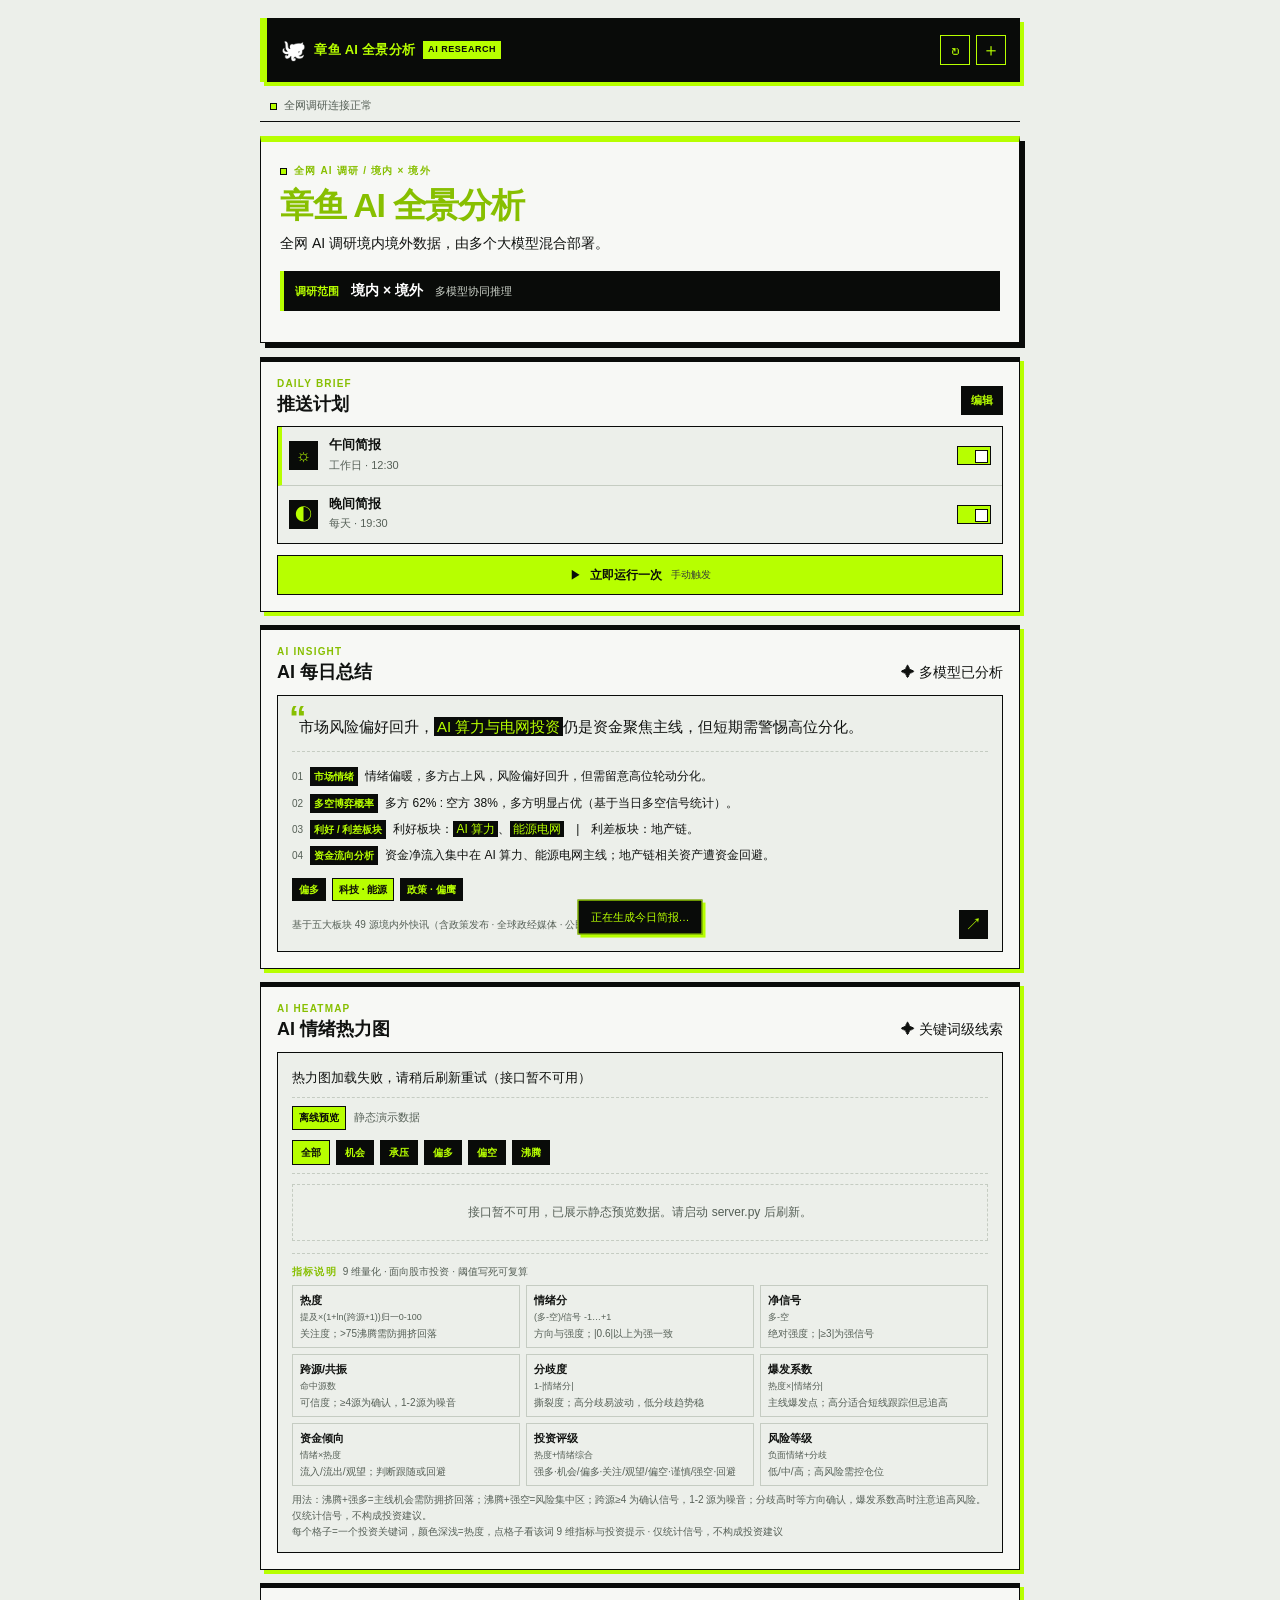
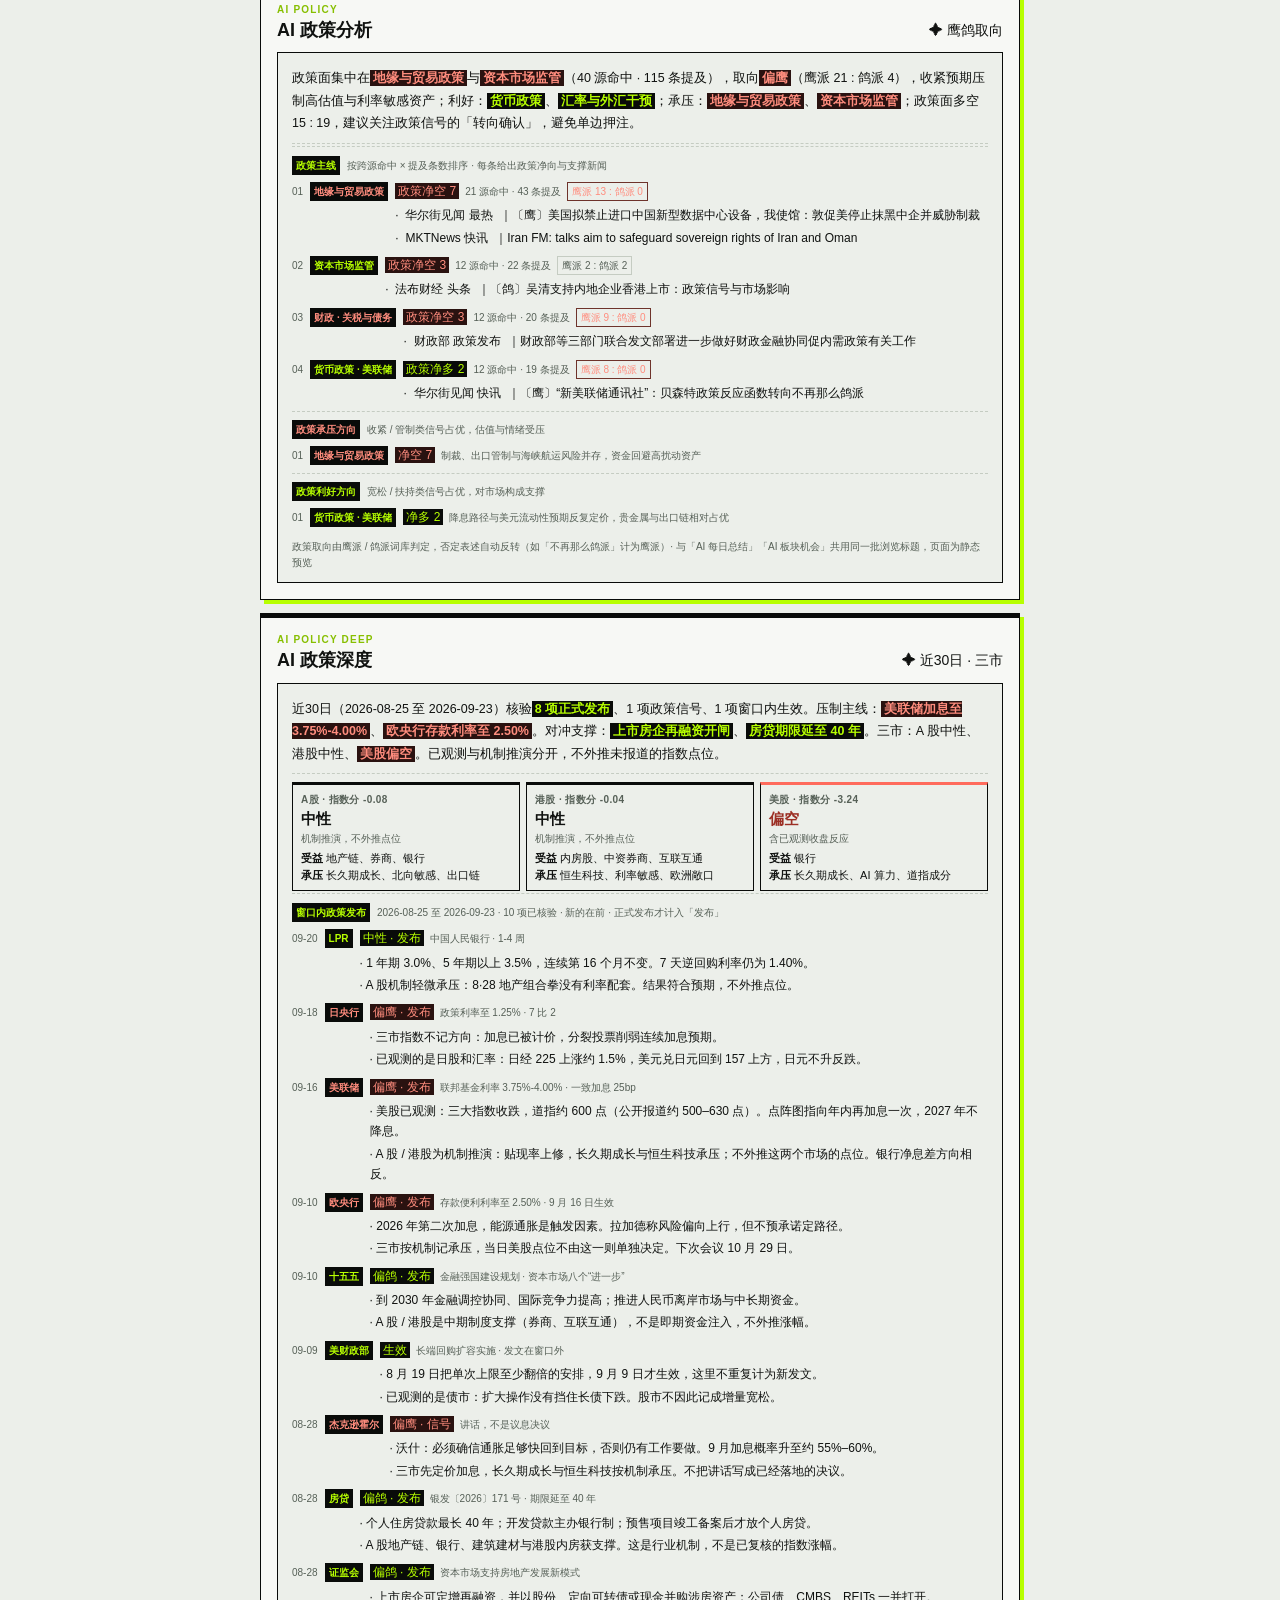
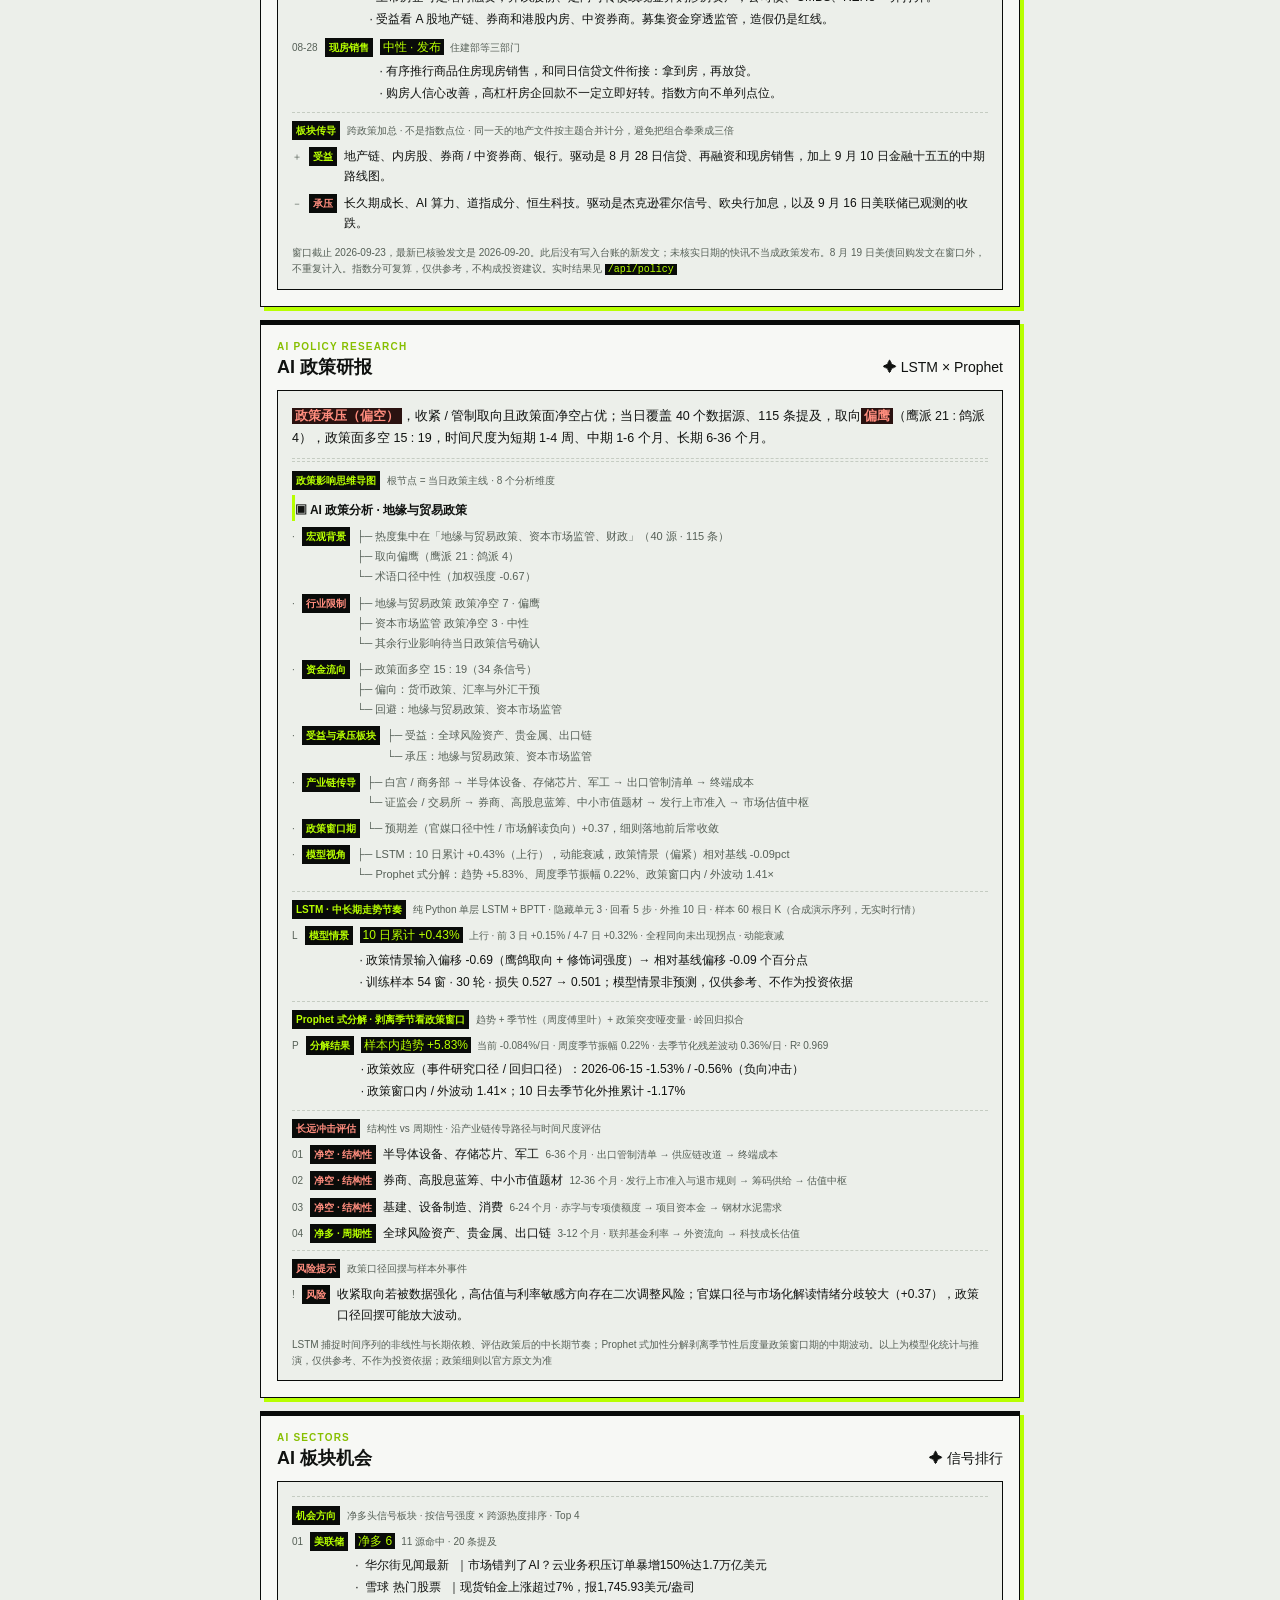
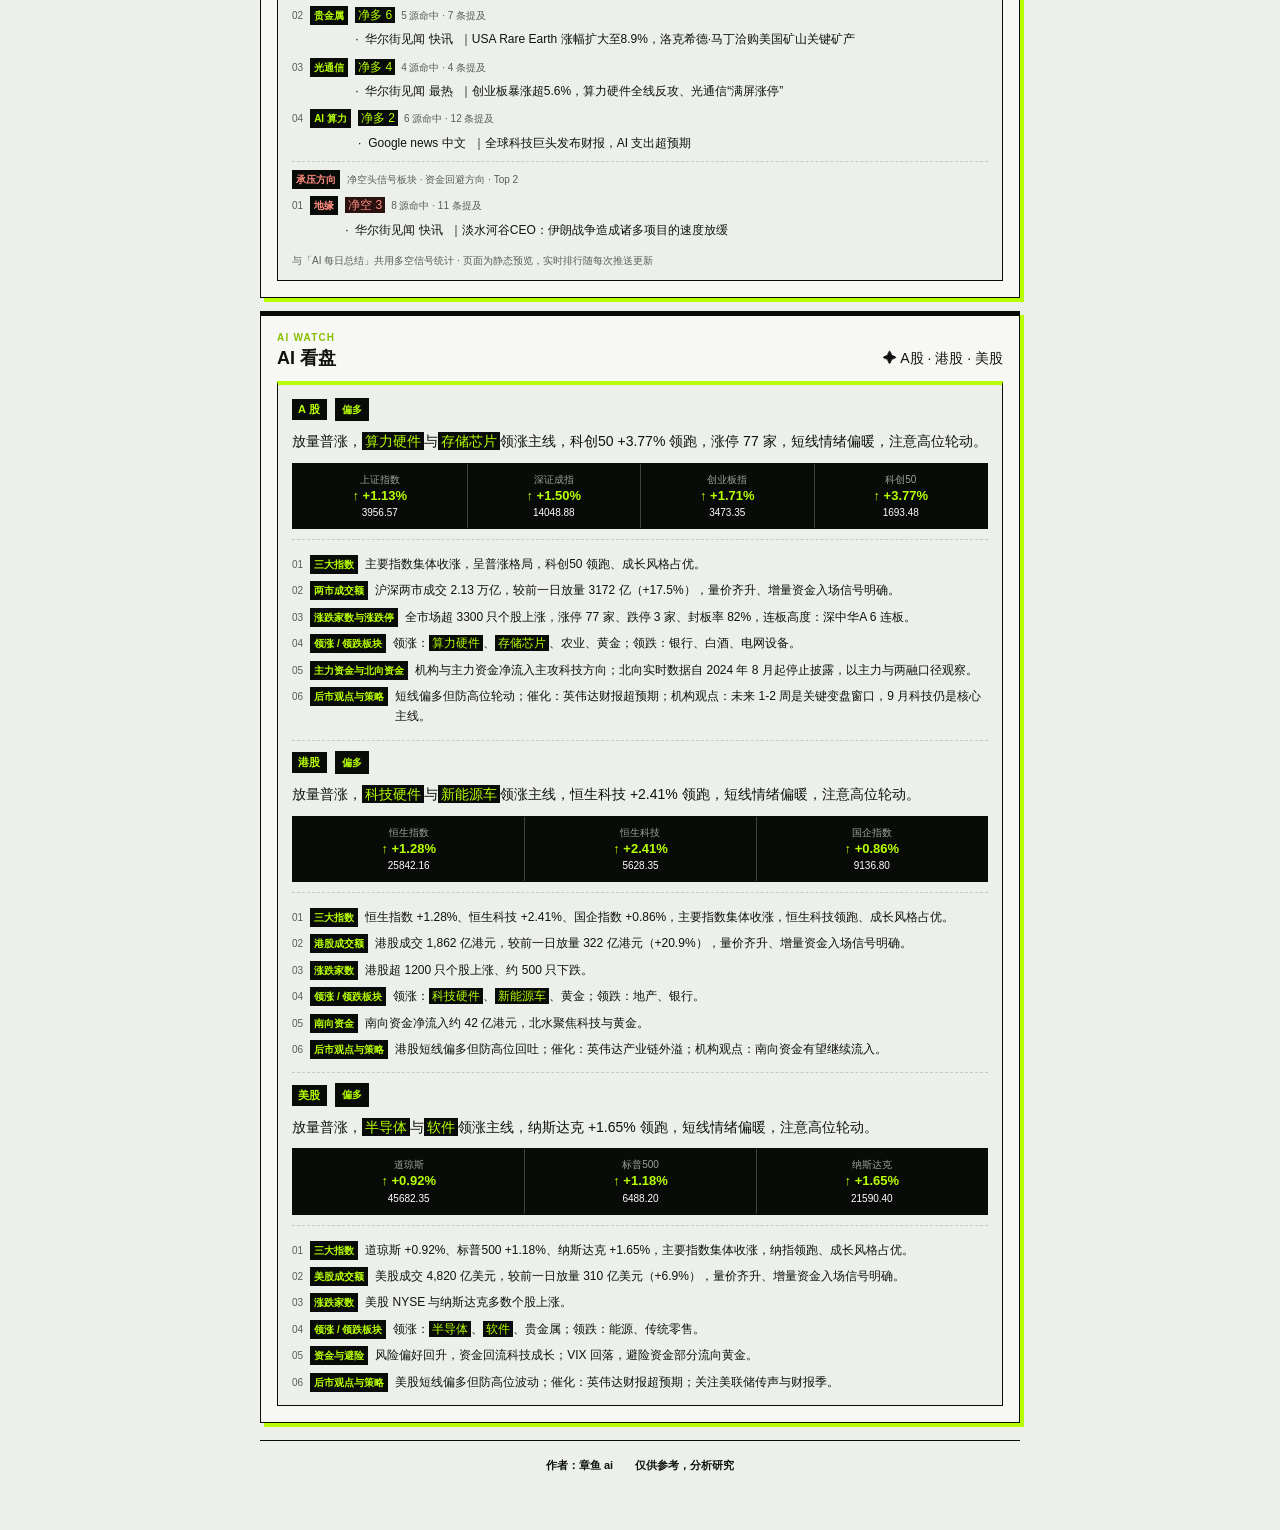
==== commit 9df7715b: "Merge PR #53: Condense AI policy brief output 合并 arena/01a0cce4-05（PR #53），解决与 main（PR #54 近30日政策窗口）" ====
--- a/index.html
+++ b/index.html
@@ -125,7 +125,7 @@
         <span class="ai-pill">✦ 鹰鸽取向</span>
       </div>
       <article class="insight-card">
-        <p class="policy-headline">政策面集中在<mark class="press">地缘与贸易政策</mark>与<mark class="press">资本市场监管</mark>（40 源命中 · 115 条提及），取向<mark class="press">偏鹰</mark>（鹰派 21 : 鸽派 4），收紧预期压制高估值与利率敏感资产；利好：<mark>货币政策</mark>、<mark>汇率与外汇干预</mark>；承压：<mark class="press">地缘与贸易政策</mark>、<mark class="press">资本市场监管</mark>；政策面多空 15 : 19。建议关注政策信号的「转向确认」，而非单边押注。</p>
+        <p class="policy-headline">政策面集中在<mark class="press">地缘与贸易政策</mark>与<mark class="press">资本市场监管</mark>（40 源命中 · 115 条提及），取向<mark class="press">偏鹰</mark>（鹰派 21 : 鸽派 4），收紧预期压制高估值与利率敏感资产；利好：<mark>货币政策</mark>、<mark>汇率与外汇干预</mark>；承压：<mark class="press">地缘与贸易政策</mark>、<mark class="press">资本市场监管</mark>；政策面多空 15 : 19，建议关注政策信号的「转向确认」，避免单边押注。</p>
         <ul class="insight-points sector-points">
           <li class="group-row"><span class="group-label">政策主线</span><span class="group-note">按跨源命中 × 提及条数排序 · 每条给出政策净向与支撑新闻</span></li>
           <li><span class="point-no">01</span><span class="point-label press">地缘与贸易政策</span><span><mark class="press">政策净空 7</mark><span class="sector-stat">21 源命中 · 43 条提及</span><span class="stance-tag hawk">鹰派 13 : 鸽派 0</span>
@@ -247,12 +247,12 @@
         <span class="ai-pill">✦ LSTM × Prophet</span>
       </div>
       <article class="insight-card">
-        <p class="policy-headline"><mark class="press">政策承压（偏空）</mark>　收紧 / 管制取向且政策面净空占优。当日政策面覆盖 40 个数据源、115 条提及，取向<mark class="press">偏鹰</mark>（鹰派 21 : 鸽派 4），政策面多空 15 : 19。2024-12 的历史政策条目提供背景对照。时间尺度：短期 1-4 周 · 中期 1-6 个月 · 长期 6-36 个月。</p>
+        <p class="policy-headline"><mark class="press">政策承压（偏空）</mark>，收紧 / 管制取向且政策面净空占优；当日覆盖 40 个数据源、115 条提及，取向<mark class="press">偏鹰</mark>（鹰派 21 : 鸽派 4），政策面多空 15 : 19，时间尺度为短期 1-4 周、中期 1-6 个月、长期 6-36 个月。</p>
         <ul class="insight-points sector-points">
           <li class="group-row"><span class="group-label">政策影响思维导图</span><span class="group-note">根节点 = 当日政策主线 · 8 个分析维度</span></li>
           <li class="mm-root"><span class="mm-node">▣ AI 政策分析 · 地缘与贸易政策</span></li>
-          <li><span class="point-no">·</span><span class="point-label">宏观背景</span><span class="mm-tree"><span class="mm-node">├─ 热度集中在「地缘与贸易政策、资本市场监管、财政」（40 源 · 115 条）</span><span class="mm-node">├─ 取向偏鹰（鹰派 21 : 鸽派 4）</span><span class="mm-node">└─ 历史背景：2024-12 国务院 / 商务部「出口管制」</span></span></li>
-          <li><span class="point-no">·</span><span class="point-label press">行业限制</span><span class="mm-tree"><span class="mm-node">├─ 地缘与贸易政策 政策净空 7 · 偏鹰</span><span class="mm-node">├─ 资本市场监管 政策净空 3 · 中性</span><span class="mm-node">└─ 制度约束：两用物项出口管制条例（清单化管理 + 许可制度）</span></span></li>
+          <li><span class="point-no">·</span><span class="point-label">宏观背景</span><span class="mm-tree"><span class="mm-node">├─ 热度集中在「地缘与贸易政策、资本市场监管、财政」（40 源 · 115 条）</span><span class="mm-node">├─ 取向偏鹰（鹰派 21 : 鸽派 4）</span><span class="mm-node">└─ 术语口径中性（加权强度 -0.67）</span></span></li>
+          <li><span class="point-no">·</span><span class="point-label press">行业限制</span><span class="mm-tree"><span class="mm-node">├─ 地缘与贸易政策 政策净空 7 · 偏鹰</span><span class="mm-node">├─ 资本市场监管 政策净空 3 · 中性</span><span class="mm-node">└─ 其余行业影响待当日政策信号确认</span></span></li>
           <li><span class="point-no">·</span><span class="point-label">资金流向</span><span class="mm-tree"><span class="mm-node">├─ 政策面多空 15 : 19（34 条信号）</span><span class="mm-node">├─ 偏向：货币政策、汇率与外汇干预</span><span class="mm-node">└─ 回避：地缘与贸易政策、资本市场监管</span></span></li>
           <li><span class="point-no">·</span><span class="point-label">受益与承压板块</span><span class="mm-tree"><span class="mm-node">├─ 受益：全球风险资产、贵金属、出口链</span><span class="mm-node">└─ 承压：地缘与贸易政策、资本市场监管</span></span></li>
           <li><span class="point-no">·</span><span class="point-label">产业链传导</span><span class="mm-tree"><span class="mm-node">├─ 白宫 / 商务部 → 半导体设备、存储芯片、军工 → 出口管制清单 → 终端成本</span><span class="mm-node">└─ 证监会 / 交易所 → 券商、高股息蓝筹、中小市值题材 → 发行上市准入 → 市场估值中枢</span></span></li>
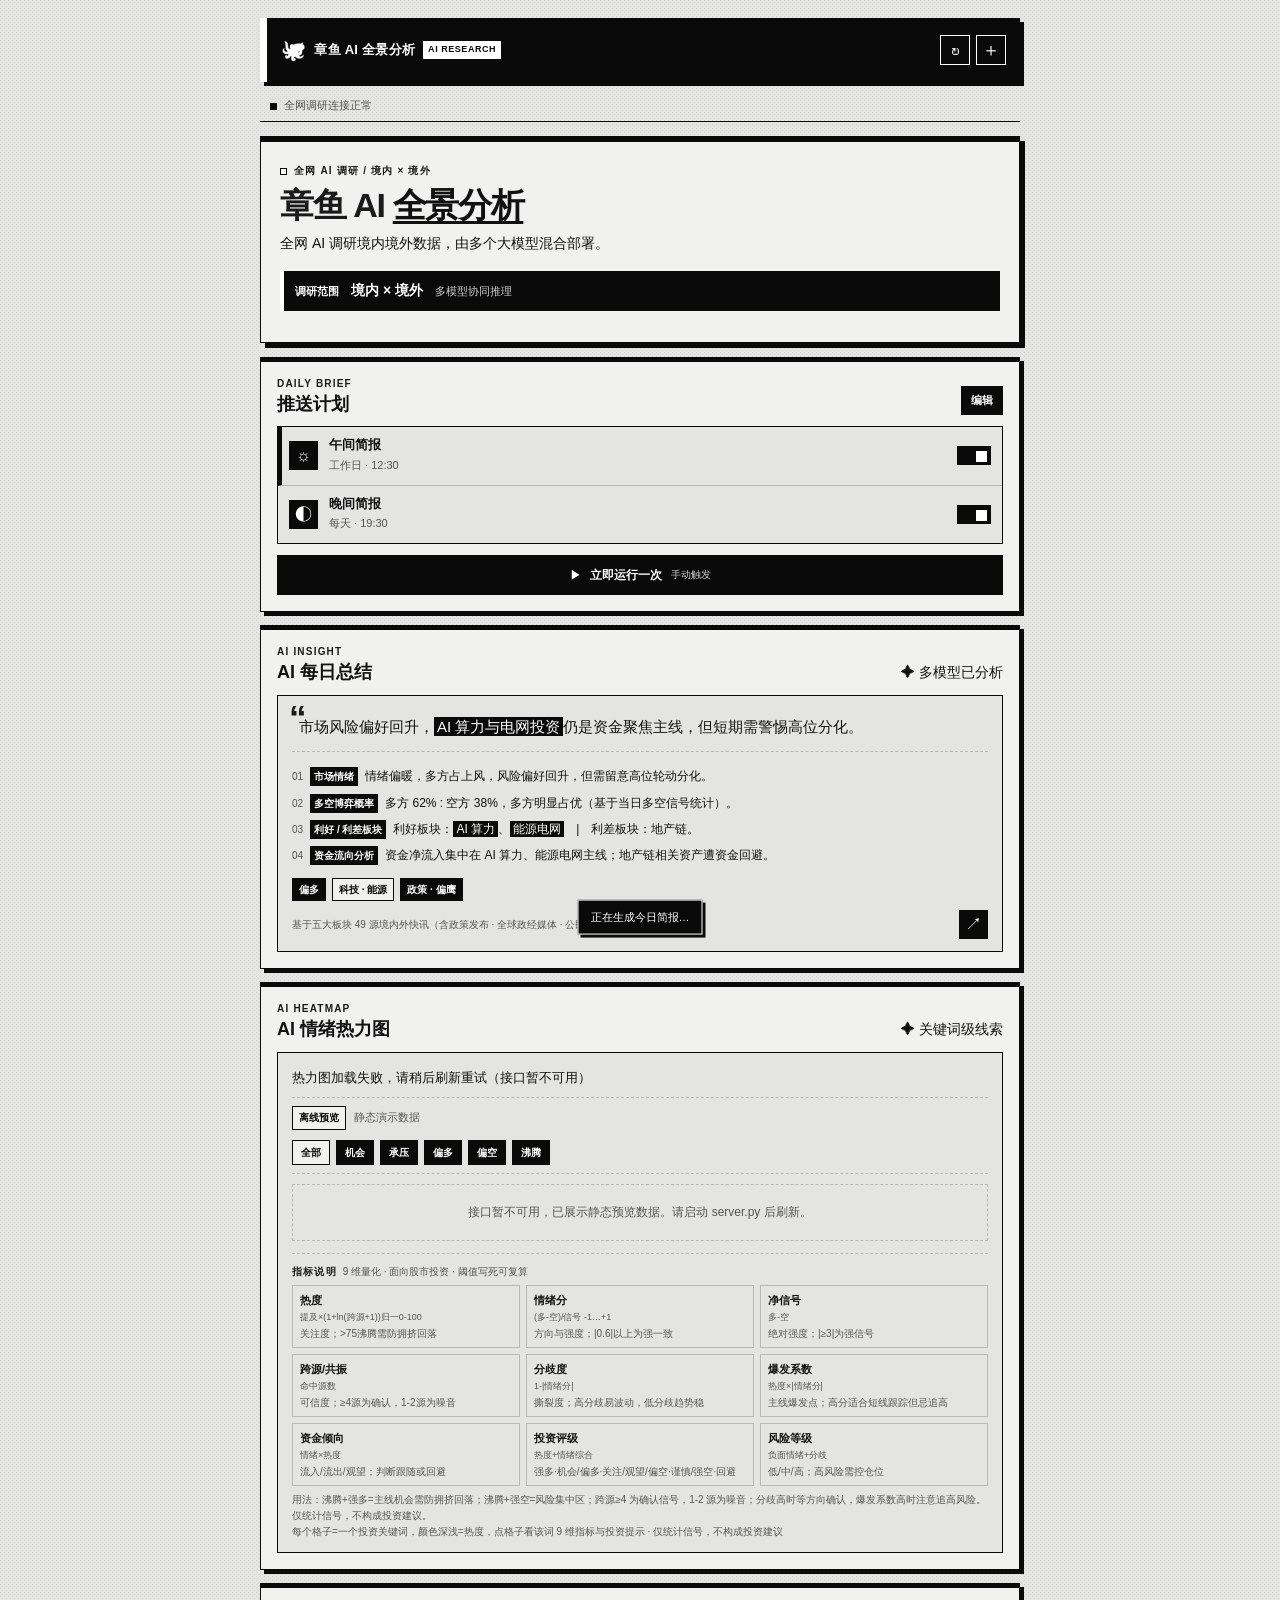
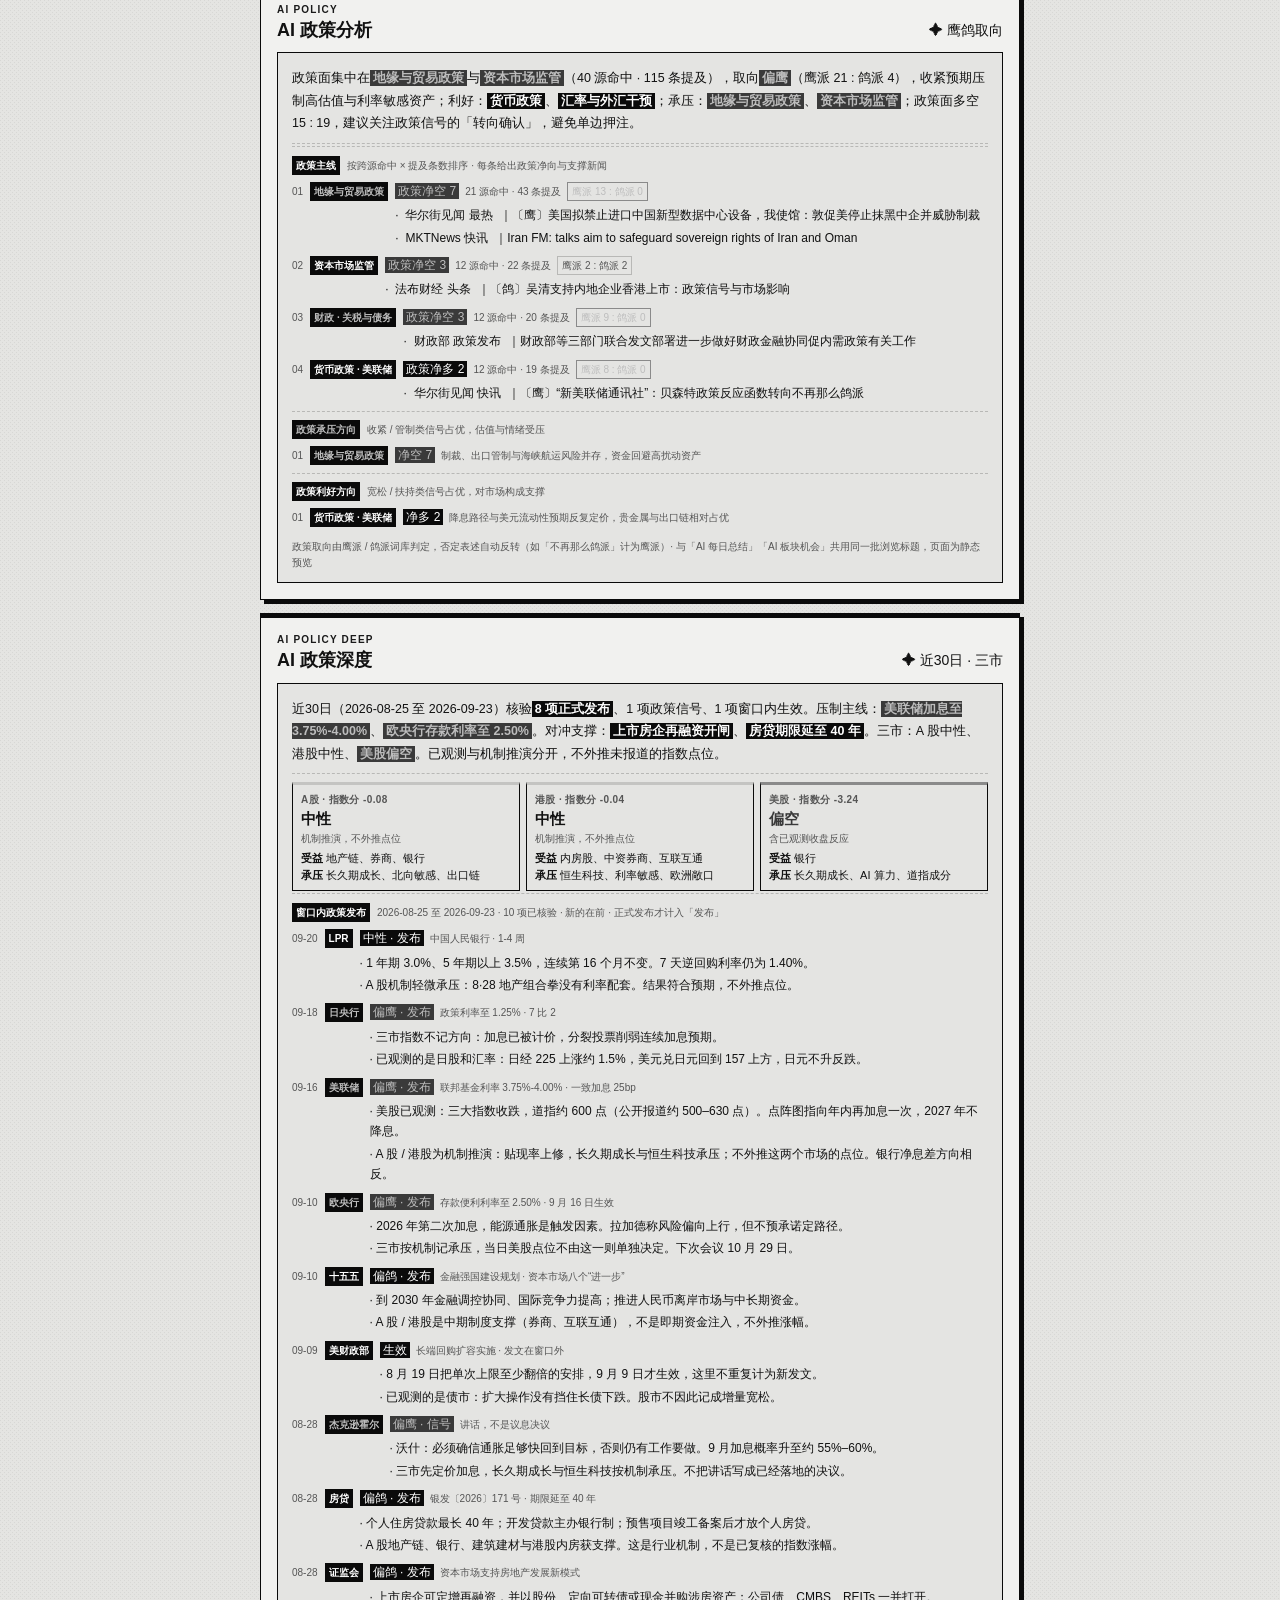
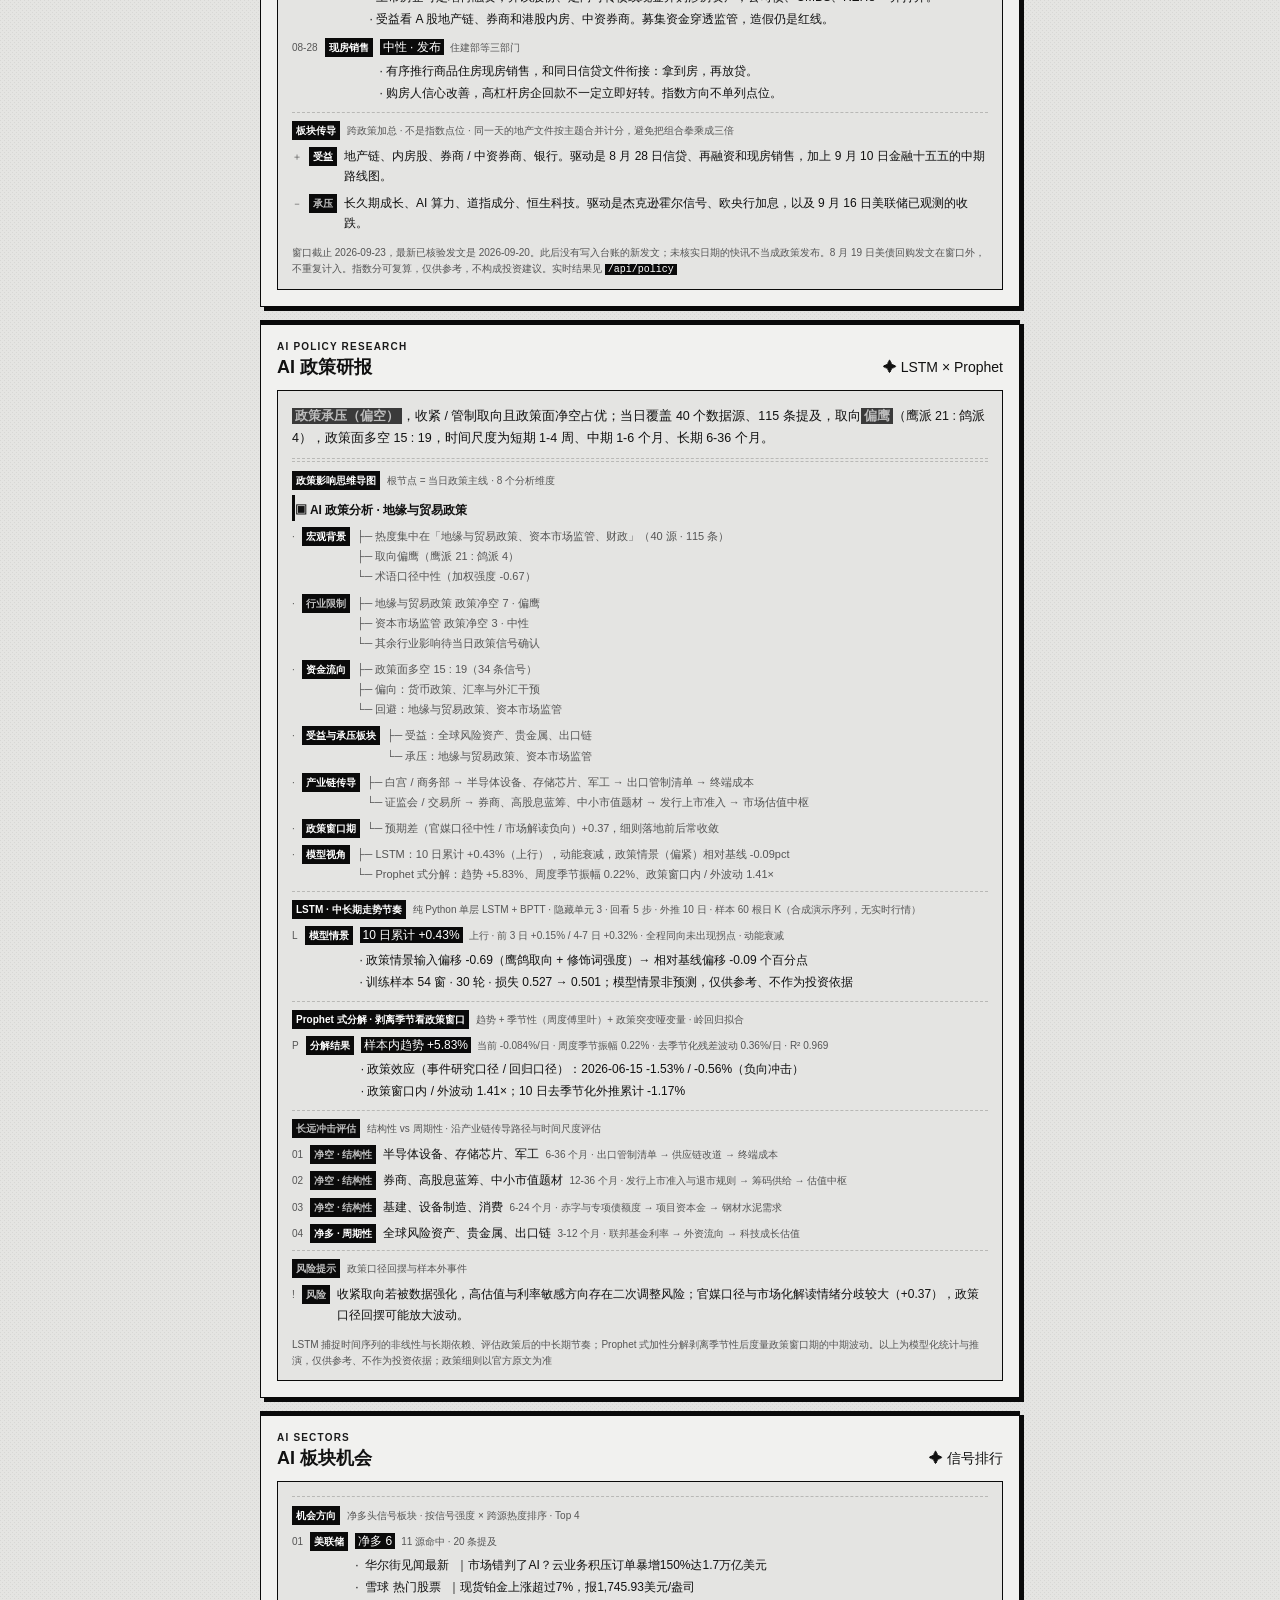
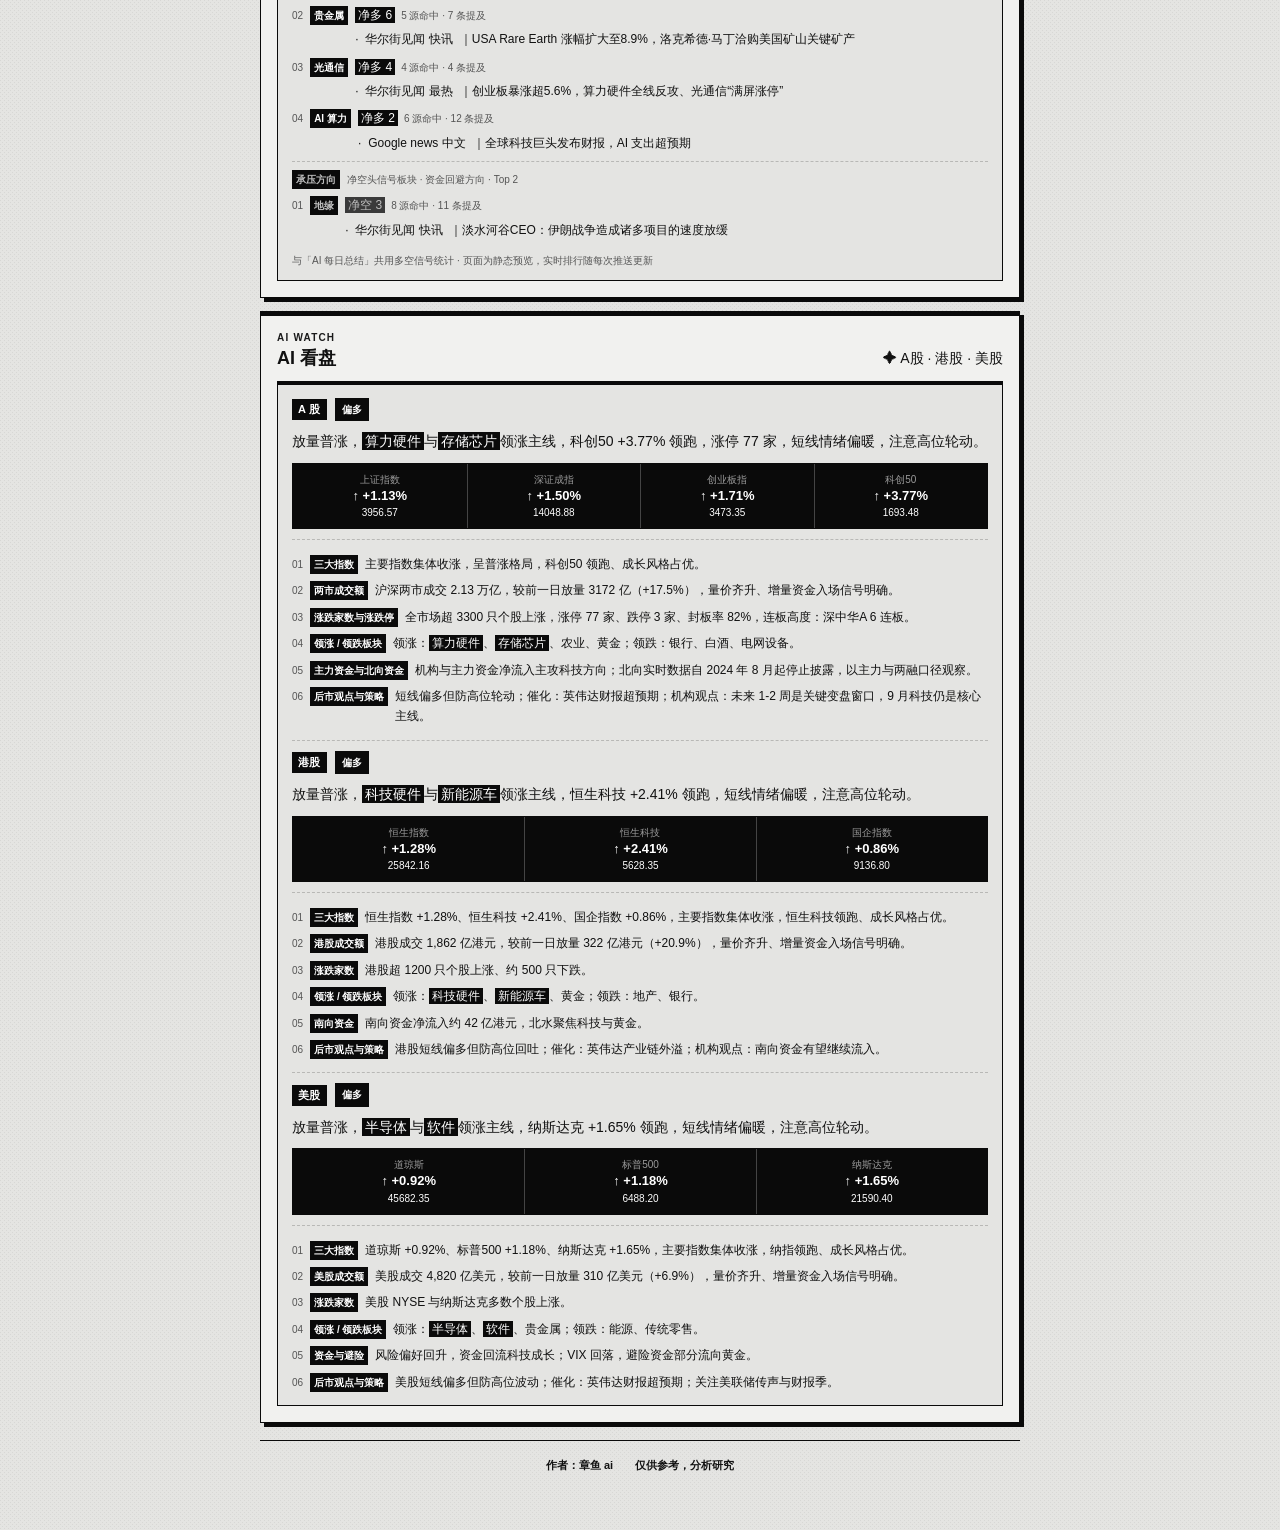
==== commit e5b54808: "style: 切换为黑白灰墨水屏风格（移除荧光绿与红色，去动画/过渡，纸面网点纹理） Co-authored-by: arena-agent <297053741+arena-agent@users." ====
--- a/index.html
+++ b/index.html
@@ -5,7 +5,7 @@
   <meta name="viewport" content="width=device-width, initial-scale=1.0" />
   <meta name="description" content="章鱼 AI 全景分析 — 全网 AI 调研境内境外数据，由多个大模型混合部署。" />
   <meta name="author" content="章鱼 ai" />
-  <meta name="theme-color" content="#ecefea" />
+  <meta name="theme-color" content="#e4e4e2" />
   <title>章鱼 AI 全景分析</title>
   <link rel="stylesheet" href="styles.css?v=20260923" />
 </head>
--- a/styles.css
+++ b/styles.css
@@ -1,38 +1,50 @@
 /* ==================================================
-   电子杂志 × 电子墨水
-   浅灰纸张、黑色正文、荧光绿与黑色重点配搭
+   电子墨水屏风格 · 黑白灰
+   纸灰底色、纯黑正文、无彩色、硬边框、无光影动画
    ================================================== */
 
 :root {
-  --paper: #ecefea;
-  --paper-lift: #f7f8f5;
-  --ink: #101210;
-  --ink-soft: #566057;
-  --green: #b7ff00;
-  --green-deep: #87bf00;
-  --black: #090b09;
-  --rule: #c5ccc2;
-  --shadow: #b7ff00;
+  --paper: #e4e4e2;
+  --paper-lift: #f1f1ef;
+  --ink: #111111;
+  --ink-soft: #555555;
+  --green: #ffffff;        /* 深底上的高亮：白 */
+  --green-deep: #1a1a1a;   /* 浅底上的强调：近黑 */
+  --black: #0a0a0a;
+  --gray: #8a8a8a;
+  --gray-light: #c4c4c2;
+  --gray-dark: #3a3a3a;
+  --rule: #b8b8b6;
+  --shadow: #0a0a0a;
   --body-font: Arial, "PingFang SC", "Microsoft YaHei", "Noto Sans SC", sans-serif;
 }
 
 * { box-sizing: border-box; }
 
 html {
-  scroll-behavior: smooth;
-  -webkit-font-smoothing: antialiased;
-}
+  scroll-behavior: auto;
+  -webkit-font-smoothing: none;
+  -moz-osx-font-smoothing: grayscale;
+}
+
+/* 墨水屏：无渐变过渡、无动画 */
+*, *::before, *::after { transition: none !important; animation: none !important; }
 
 body {
   margin: 0;
   min-height: 100vh;
   overflow-x: hidden;
-  background: var(--paper);
+  background-color: var(--paper);
+  /* 细微网点抖动，模拟电子纸微粒 */
+  background-image: url("data:image/svg+xml,%3Csvg xmlns='http://www.w3.org/2000/svg' width='4' height='4'%3E%3Crect width='1' height='1' x='0' y='0' fill='%23000' fill-opacity='.06'/%3E%3Crect width='1' height='1' x='2' y='2' fill='%23000' fill-opacity='.06'/%3E%3C/svg%3E");
   color: var(--ink);
   font-family: var(--body-font);
   font-size: 14px;
   line-height: 1.55;
 }
+
+img, video, canvas { filter: grayscale(1) contrast(1.15); }
+::selection { background: var(--black); color: #fff; }
 
 button { font: inherit; }
 button:focus-visible,
@@ -60,7 +72,7 @@
   margin-bottom: 9px;
   background: var(--black);
   border-left: 7px solid var(--green);
-  box-shadow: 4px 4px 0 var(--green);
+  box-shadow: 4px 4px 0 var(--black);
 }
 
 .brand {
@@ -137,8 +149,7 @@
   border: 1px solid var(--black);
 }
 
-.pixel-dot { animation: blink 1.7s infinite alternate; }
-@keyframes blink { from { opacity: 1; } to { opacity: .35; } }
+.pixel-dot { background: var(--black); }
 
 /* Hero / report cover */
 .pixel-hero {
@@ -148,7 +159,7 @@
   margin-bottom: 14px;
   background: var(--paper-lift);
   border: 1px solid var(--black);
-  border-top: 6px solid var(--green);
+  border-top: 6px solid var(--black);
   box-shadow: 5px 5px 0 var(--black);
 }
 
@@ -180,7 +191,7 @@
   line-height: 1.12;
 }
 
-.pixel-hero h1 em { color: var(--green-deep); font-style: normal; }
+.pixel-hero h1 em { color: var(--ink); font-style: normal; text-decoration: underline; text-decoration-thickness: 3px; text-underline-offset: 4px; }
 
 .hero-copy {
   max-width: 32em;
@@ -205,7 +216,7 @@
 
 .pixel-panel span:first-child { color: var(--green); font-weight: 800; }
 .pixel-panel strong { color: #fff; font-size: 14px; }
-.pixel-panel span:last-child { color: #cbd1c8; }
+.pixel-panel span:last-child { color: #cfcfcf; }
 
 /* Report sections */
 .pixel-section {
@@ -214,7 +225,7 @@
   background: var(--paper-lift);
   border: 1px solid var(--black);
   border-top: 5px solid var(--black);
-  box-shadow: 4px 4px 0 var(--green);
+  box-shadow: 4px 4px 0 var(--black);
 }
 
 .pixel-section-head {
@@ -246,7 +257,7 @@
   font-weight: 700;
 }
 
-.pixel-text-btn:hover { background: var(--green); color: var(--black); }
+.pixel-text-btn:hover { background: var(--paper-lift); color: var(--black); }
 
 /* Schedule */
 .schedule-card { border: 1px solid var(--black); background: var(--paper); }
@@ -261,7 +272,7 @@
 }
 
 .time-row:last-child { border-bottom: 0; }
-.time-row.active { border-left: 4px solid var(--green); padding-left: 7px; }
+.time-row.active { border-left: 4px solid var(--black); padding-left: 7px; }
 
 .time-icon {
   width: 29px;
@@ -284,7 +295,7 @@
 
 .pixel-switch { position: relative; display: inline-block; width: 34px; height: 19px; flex-shrink: 0; }
 .pixel-switch input { position: absolute; opacity: 0; pointer-events: none; }
-.pixel-switch span { position: absolute; inset: 0; background: #aeb6aa; border: 1px solid var(--black); cursor: pointer; }
+.pixel-switch span { position: absolute; inset: 0; background: var(--gray-light); border: 1px solid var(--black); cursor: pointer; }
 .pixel-switch span::before {
   content: '';
   position: absolute;
@@ -296,7 +307,7 @@
   border: 1px solid var(--black);
   transition: transform .12s;
 }
-.pixel-switch input:checked + span { background: var(--green); }
+.pixel-switch input:checked + span { background: var(--black); }
 .pixel-switch input:checked + span::before { transform: translateX(14px); }
 
 /* Primary action */
@@ -308,20 +319,20 @@
   gap: 9px;
   padding: 10px 12px;
   margin-top: 11px;
-  background: var(--green);
-  border: 1px solid var(--black);
-  color: var(--black);
+  background: var(--black);
+  border: 1px solid var(--black);
+  color: #fff;
   cursor: pointer;
   font-size: 12px;
   font-weight: 800;
   transition: background .15s, transform .08s;
 }
 
-.run-btn:hover { background: #d0ff55; }
+.run-btn:hover { background: var(--gray-dark); }
 .run-btn:active { transform: translate(2px, 2px); }
 .run-btn:disabled { cursor: wait; opacity: .65; }
 .play { font-size: 11px; }
-.run-state { color: #394035; font-size: 10px; font-weight: 400; }
+.run-state { color: #cfcfcf; font-size: 10px; font-weight: 400; }
 
 /* Insight */
 .insight-card {
@@ -336,7 +347,7 @@
   padding: 13px 14px 12px;
   background: var(--paper);
   border: 1px solid var(--black);
-  border-top: 4px solid var(--green);
+  border-top: 4px solid var(--black);
 }
 
 .review-market + .review-market {
@@ -387,11 +398,11 @@
   text-align: center;
 }
 
-.review-index + .review-index { border-left: 1px solid #3d463b; }
+.review-index + .review-index { border-left: 1px solid #444444; }
 
 .review-index b {
   display: block;
-  color: #9aa396;
+  color: #9a9a9a;
   font-size: 10px;
   font-weight: 400;
   line-height: 1.5;
@@ -408,7 +419,7 @@
 }
 
 .review-index em.up { color: var(--green); }
-.review-index em.down { color: #ff6b5c; }
+.review-index em.down { color: #bdbdbd; text-decoration: underline; text-underline-offset: 2px; }
 .review-index em.flat { color: #fff; }
 
 .review-index small {
@@ -527,10 +538,10 @@
   white-space: nowrap;
 }
 
-.sector-points .group-label.press { color: #ff8d7e; }
-.sector-points .point-label.press { color: #ff8d7e; }
+.sector-points .group-label.press { color: #bdbdbd; }
+.sector-points .point-label.press { color: #bdbdbd; }
 .sector-points .group-note { color: var(--ink-soft); font-size: 10px; line-height: 1.6; }
-.sector-points mark.press { background: #2a1210; color: #ff8d7e; }
+.sector-points mark.press { background: var(--gray-dark); color: #bdbdbd; }
 .sector-points .sector-stat { color: var(--ink-soft); font-size: 10px; font-weight: 400; margin-left: 6px; }
 
 .sector-evidence {
@@ -562,7 +573,7 @@
   font-weight: 700;
 }
 
-.policy-headline mark.press { background: #2a1210; color: #ff8d7e; }
+.policy-headline mark.press { background: var(--gray-dark); color: #bdbdbd; }
 
 .stance-tag {
   display: inline-block;
@@ -574,8 +585,8 @@
   font-weight: 400;
 }
 
-.stance-tag.hawk { border-color: #6e332b; color: #ff8d7e; }
-.stance-tag.dove { border-color: #3d463b; color: var(--green-deep); }
+.stance-tag.hawk { border-color: var(--gray); color: #bdbdbd; }
+.stance-tag.dove { border-color: #444444; color: var(--green-deep); }
 
 /* AI 政策深度：近30日全球政策 → 三市影响 */
 .impact-board {
@@ -590,11 +601,11 @@
   padding: 7px 8px 6px;
   background: var(--paper);
   border: 1px solid var(--black);
-  border-top: 3px solid var(--green);
-}
-
-.impact-cell.press { border-top-color: #ff6b5c; }
-.impact-cell.neutral { border-top-color: var(--black); }
+  border-top: 3px solid var(--black);
+}
+
+.impact-cell.press { border-top-color: var(--gray); }
+.impact-cell.neutral { border-top-color: var(--gray-light); }
 
 .impact-cell .impact-name {
   color: var(--ink-soft);
@@ -611,7 +622,7 @@
   line-height: 1.2;
 }
 
-.impact-cell.press .impact-bias { color: #9c2f24; }
+.impact-cell.press .impact-bias { color: var(--gray-dark); }
 .impact-cell .impact-score { color: var(--ink-soft); font-size: 10px; }
 .impact-cell .impact-split {
   margin-top: 4px;
@@ -630,7 +641,7 @@
 .mm-root {
   margin-top: 4px;
   padding: 4px 6px;
-  border-left: 3px solid var(--green);
+  border-left: 3px solid var(--black);
   background: var(--paper);
 }
 
@@ -665,7 +676,7 @@
   font-weight: 700;
 }
 
-.meta-tag.neutral { background: var(--green); color: var(--black); }
+.meta-tag.neutral { background: var(--paper-lift); color: var(--black); }
 
 /* Inline insight controls */
 .insight-foot { display: flex; align-items: center; justify-content: space-between; gap: 10px; color: var(--ink-soft); font-size: 10px; }
@@ -722,7 +733,7 @@
 }
 .heatmap-filters { display: flex; gap: 6px; flex-wrap: wrap; }
 .heatmap-filters .pixel-text-btn { padding: 4px 8px; font-size: 10px; }
-.heatmap-filters .pixel-text-btn.active { background: var(--green); color: var(--black); border-color: var(--black); }
+.heatmap-filters .pixel-text-btn.active { background: var(--paper-lift); color: var(--black); border-color: var(--black); }
 .heatmap-count { color: var(--ink-soft); font-size: 11px; white-space: nowrap; }
 .heatmap-grid {
   display: grid;
@@ -743,11 +754,11 @@
   text-align: left;
   width: 100%;
 }
-.heatmap-cell:hover { transform: translate(1px, 1px); box-shadow: 2px 2px 0 var(--green); }
-.heatmap-cell.selected { outline: 2px solid var(--green); outline-offset: 0; box-shadow: 3px 3px 0 var(--black); }
-.heatmap-cell.press { border-left-color: #c0392b; }
-.heatmap-cell.bull { border-left-color: var(--green-deep); }
-.heatmap-cell.neutral { border-left-color: var(--black); }
+.heatmap-cell:hover { transform: translate(1px, 1px); box-shadow: 2px 2px 0 var(--black); }
+.heatmap-cell.selected { outline: 2px solid var(--black); outline-offset: 0; box-shadow: 3px 3px 0 var(--black); }
+.heatmap-cell.press { border-left-color: var(--gray); }
+.heatmap-cell.bull { border-left-color: var(--black); }
+.heatmap-cell.neutral { border-left-color: var(--gray-light); }
 .heatmap-cell .cell-top {
   display: flex;
   align-items: baseline;
@@ -770,7 +781,7 @@
 }
 .heat-bar {
   height: 6px;
-  background: #d6ddd4;
+  background: #cfcfce;
   border: 1px solid var(--black);
   overflow: hidden;
   margin-bottom: 7px;
@@ -779,9 +790,9 @@
   display: block;
   height: 100%;
 }
-.heat-bar i.heat-bull { background: var(--green); }
-.heat-bar i.heat-bear { background: #ff8d7e; }
-.heat-bar i.heat-neutral { background: #9aa396; }
+.heat-bar i.heat-bull { background: var(--black); }
+.heat-bar i.heat-bear { background: var(--gray); }
+.heat-bar i.heat-neutral { background: var(--gray-light); }
 .cell-stats {
   display: flex;
   gap: 6px;
@@ -806,10 +817,10 @@
   white-space: nowrap;
 }
 .badge.hot { background: var(--black); color: var(--green); }
-.badge.warn { background: #2a1210; color: #ff8d7e; }
+.badge.warn { background: var(--gray-dark); color: #bdbdbd; }
 .badge.neutral { background: var(--paper); color: var(--ink-soft); }
-.badge.flow-in { background: var(--green); color: var(--black); }
-.badge.flow-out { background: #2a1210; color: #ff8d7e; }
+.badge.flow-in { background: var(--black); color: #fff; }
+.badge.flow-out { background: var(--gray-light); color: var(--black); }
 .cell-reading {
   margin-top: 6px;
   color: var(--ink-soft);
@@ -855,7 +866,7 @@
   padding: 12px;
   background: #fff;
   border: 1px solid var(--black);
-  border-left: 4px solid var(--green);
+  border-left: 4px solid var(--black);
   box-shadow: 3px 3px 0 var(--black);
 }
 .heatmap-drawer[hidden] { display: none !important; }
@@ -924,7 +935,7 @@
   transform: translateX(-50%) translateY(150%);
   background: var(--black);
   border: 1px solid var(--green);
-  box-shadow: 3px 3px 0 var(--green);
+  box-shadow: 3px 3px 0 var(--black);
   color: var(--green);
   font-size: 11px;
   transition: transform .25s ease-out;
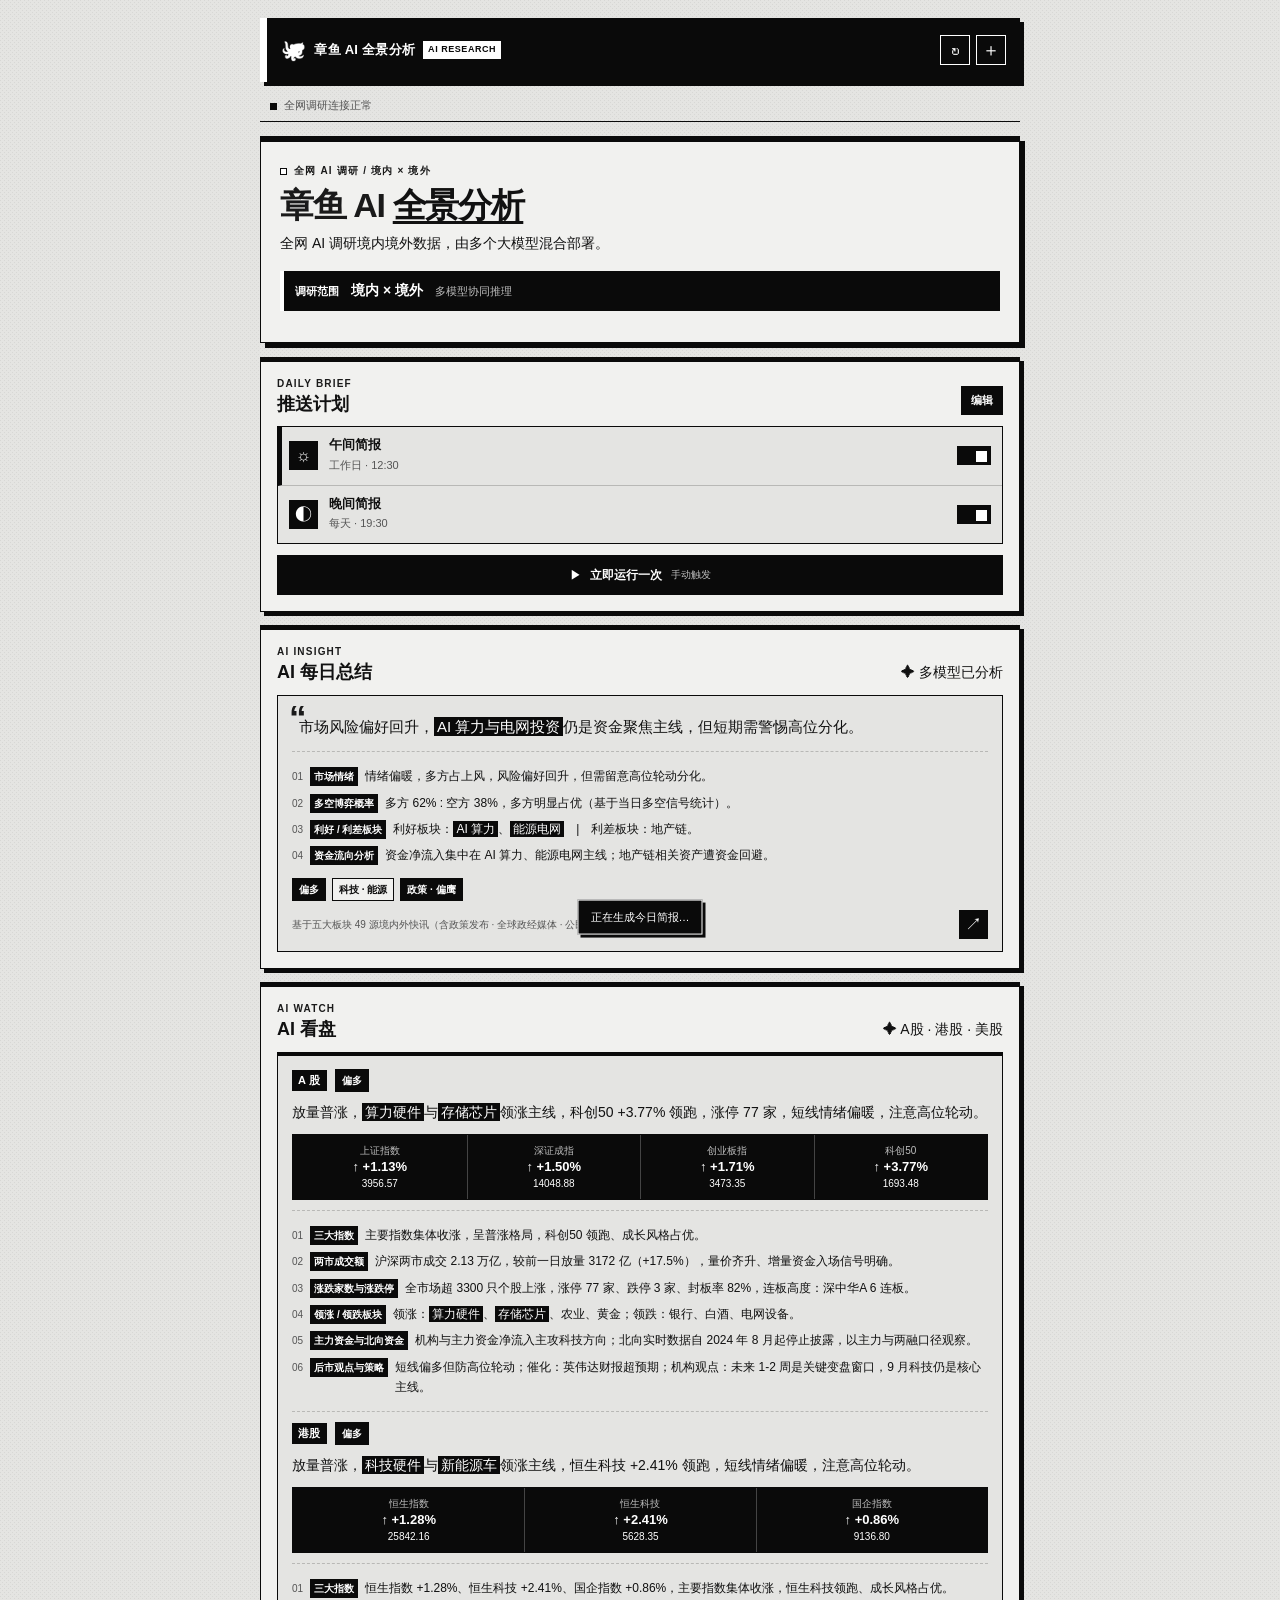
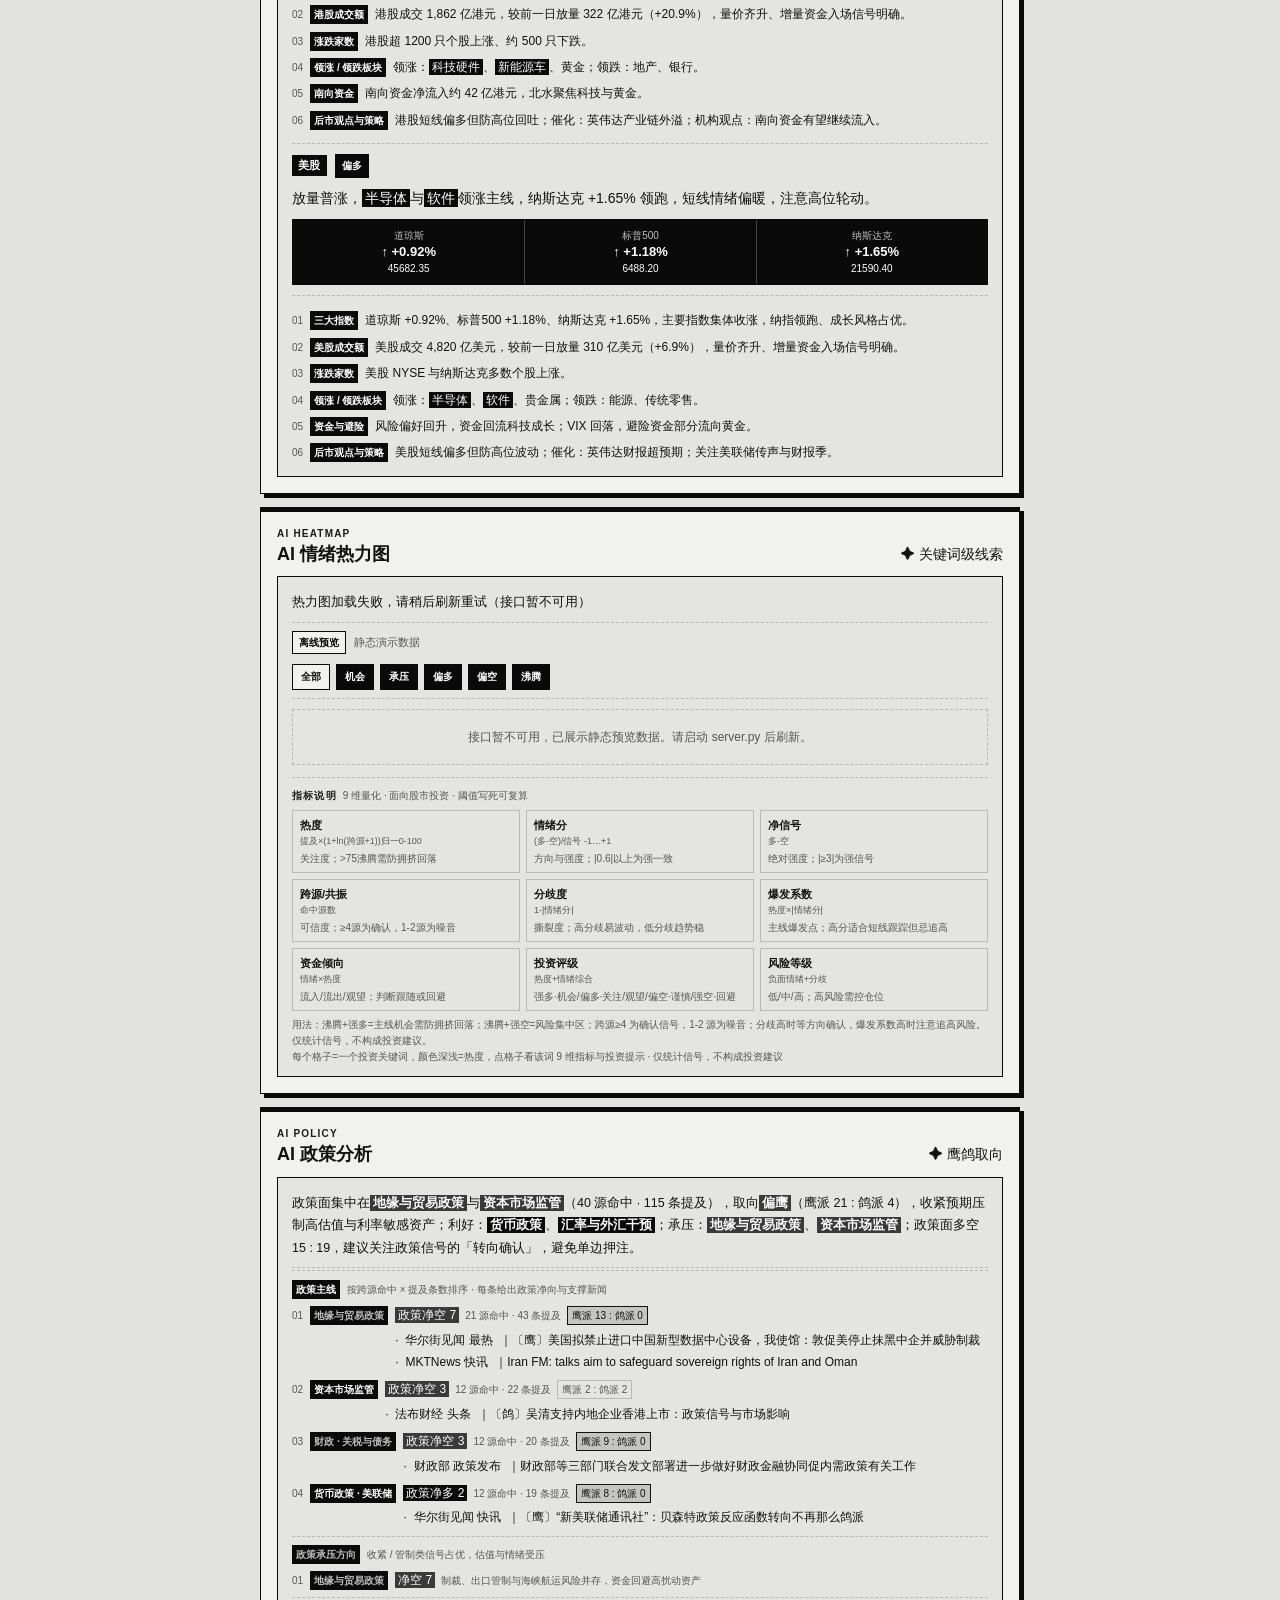
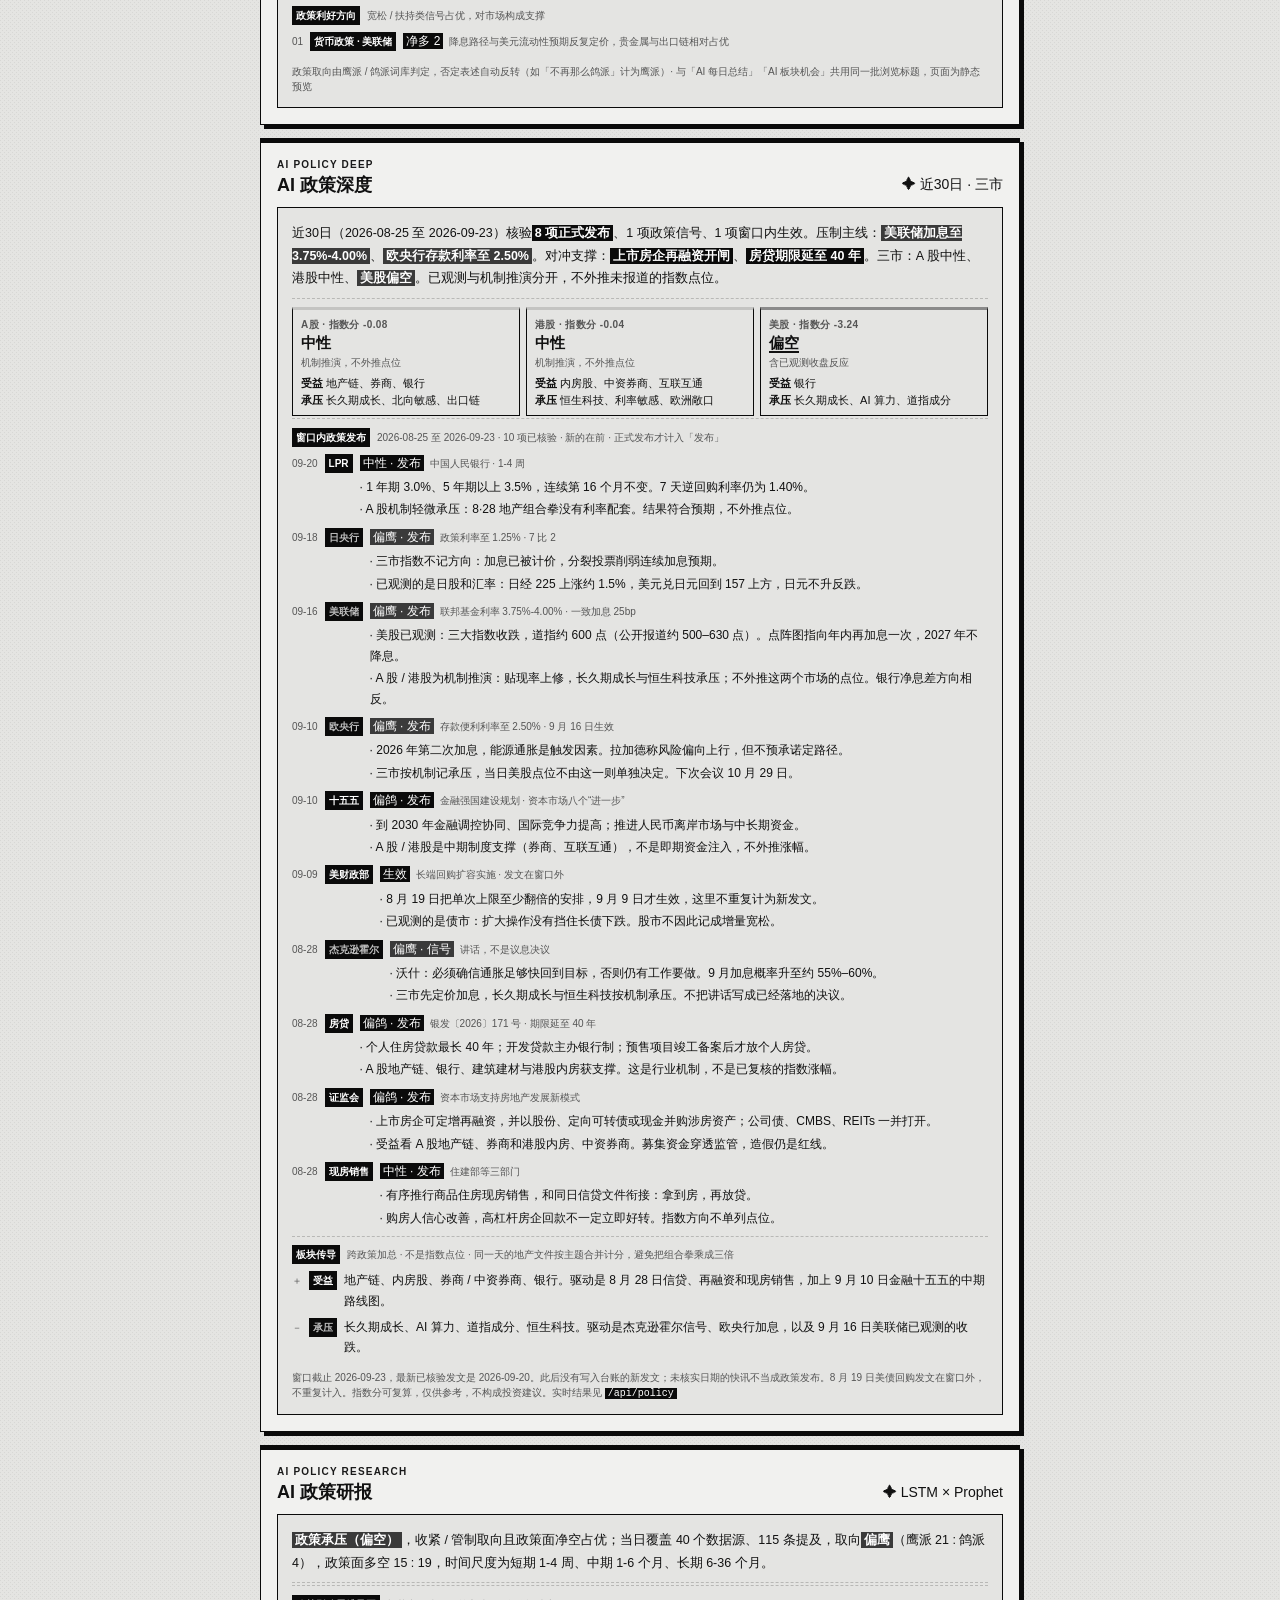
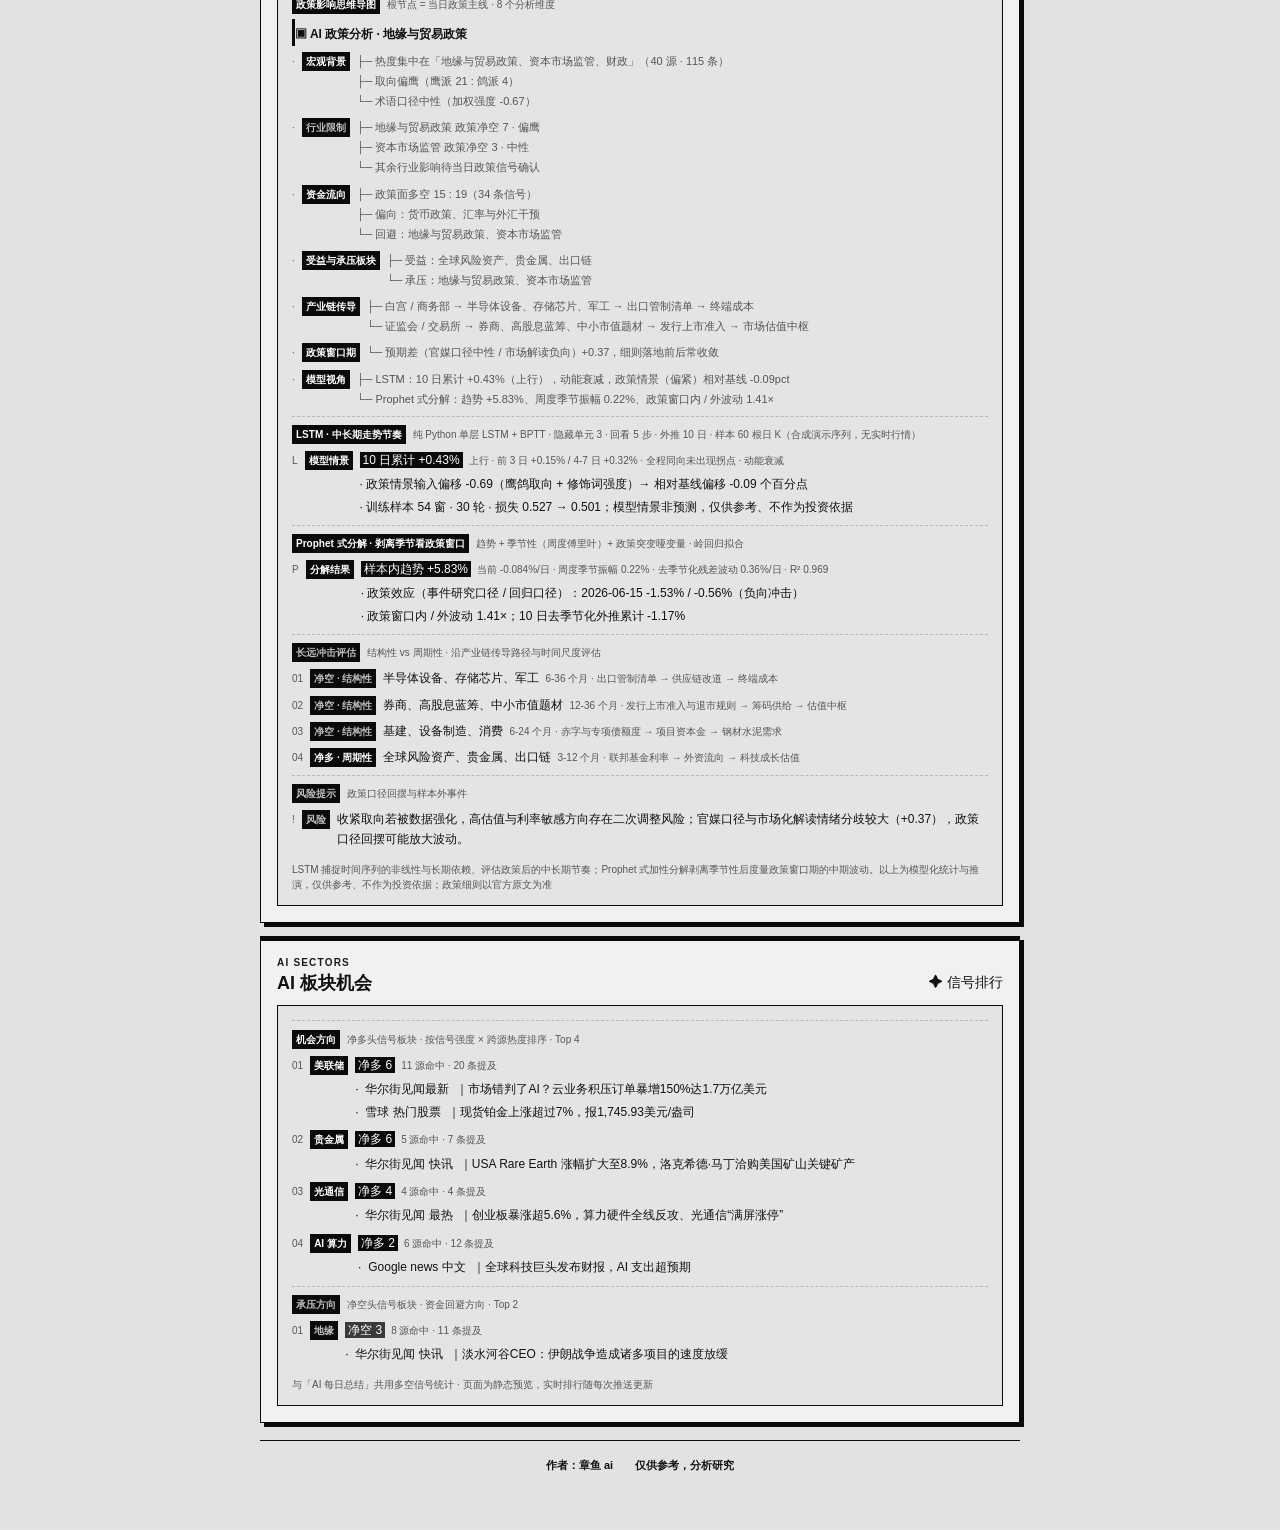
==== commit d2c1ab5f: "将「AI 看盘」前移到「AI 每日总结」之后 - sources.build_html：推送 HTML 卡片顺序改为 AI 每日总结 → AI 看盘 → AI 情绪热力图 → AI 政策分析 → AI" ====
--- a/index.html
+++ b/index.html
@@ -93,6 +93,76 @@
       </article>
     </section>
 
+    <section class="pixel-section">
+      <div class="pixel-section-head">
+        <div><span class="kicker">AI WATCH</span><h2>AI 看盘</h2></div>
+        <span class="ai-pill">✦ A股 · 港股 · 美股</span>
+      </div>
+      <article class="review-card" id="reviewCard">
+        <div class="review-market">
+          <div class="review-head">
+            <span class="review-market-name">A 股</span>
+            <span class="meta-tag" id="reviewBias">偏多</span>
+          </div>
+          <p class="review-headline">放量普涨，<mark>算力硬件</mark>与<mark>存储芯片</mark>领涨主线，科创50 +3.77% 领跑，涨停 77 家，短线情绪偏暖，注意高位轮动。</p>
+          <div class="review-strip">
+            <div class="review-index"><b>上证指数</b><em class="up">↑ +1.13%</em><small>3956.57</small></div>
+            <div class="review-index"><b>深证成指</b><em class="up">↑ +1.50%</em><small>14048.88</small></div>
+            <div class="review-index"><b>创业板指</b><em class="up">↑ +1.71%</em><small>3473.35</small></div>
+            <div class="review-index"><b>科创50</b><em class="up">↑ +3.77%</em><small>1693.48</small></div>
+          </div>
+          <ul class="review-points">
+            <li><span class="point-no">01</span><span class="point-label">三大指数</span><span>主要指数集体收涨，呈普涨格局，科创50 领跑、成长风格占优。</span></li>
+            <li><span class="point-no">02</span><span class="point-label">两市成交额</span><span>沪深两市成交 2.13 万亿，较前一日放量 3172 亿（+17.5%），量价齐升、增量资金入场信号明确。</span></li>
+            <li><span class="point-no">03</span><span class="point-label">涨跌家数与涨跌停</span><span>全市场超 3300 只个股上涨，涨停 77 家、跌停 3 家、封板率 82%，连板高度：深中华A 6 连板。</span></li>
+            <li><span class="point-no">04</span><span class="point-label">领涨 / 领跌板块</span><span>领涨：<mark>算力硬件</mark>、<mark>存储芯片</mark>、农业、黄金；领跌：银行、白酒、电网设备。</span></li>
+            <li><span class="point-no">05</span><span class="point-label">主力资金与北向资金</span><span>机构与主力资金净流入主攻科技方向；北向实时数据自 2024 年 8 月起停止披露，以主力与两融口径观察。</span></li>
+            <li><span class="point-no">06</span><span class="point-label">后市观点与策略</span><span>短线偏多但防高位轮动；催化：英伟达财报超预期；机构观点：未来 1-2 周是关键变盘窗口，9 月科技仍是核心主线。</span></li>
+          </ul>
+        </div>
+        <div class="review-market">
+          <div class="review-head">
+            <span class="review-market-name">港股</span>
+            <span class="meta-tag">偏多</span>
+          </div>
+          <p class="review-headline">放量普涨，<mark>科技硬件</mark>与<mark>新能源车</mark>领涨主线，恒生科技 +2.41% 领跑，短线情绪偏暖，注意高位轮动。</p>
+          <div class="review-strip">
+            <div class="review-index"><b>恒生指数</b><em class="up">↑ +1.28%</em><small>25842.16</small></div>
+            <div class="review-index"><b>恒生科技</b><em class="up">↑ +2.41%</em><small>5628.35</small></div>
+            <div class="review-index"><b>国企指数</b><em class="up">↑ +0.86%</em><small>9136.80</small></div>
+          </div>
+          <ul class="review-points">
+            <li><span class="point-no">01</span><span class="point-label">三大指数</span><span>恒生指数 +1.28%、恒生科技 +2.41%、国企指数 +0.86%，主要指数集体收涨，恒生科技领跑、成长风格占优。</span></li>
+            <li><span class="point-no">02</span><span class="point-label">港股成交额</span><span>港股成交 1,862 亿港元，较前一日放量 322 亿港元（+20.9%），量价齐升、增量资金入场信号明确。</span></li>
+            <li><span class="point-no">03</span><span class="point-label">涨跌家数</span><span>港股超 1200 只个股上涨、约 500 只下跌。</span></li>
+            <li><span class="point-no">04</span><span class="point-label">领涨 / 领跌板块</span><span>领涨：<mark>科技硬件</mark>、<mark>新能源车</mark>、黄金；领跌：地产、银行。</span></li>
+            <li><span class="point-no">05</span><span class="point-label">南向资金</span><span>南向资金净流入约 42 亿港元，北水聚焦科技与黄金。</span></li>
+            <li><span class="point-no">06</span><span class="point-label">后市观点与策略</span><span>港股短线偏多但防高位回吐；催化：英伟达产业链外溢；机构观点：南向资金有望继续流入。</span></li>
+          </ul>
+        </div>
+        <div class="review-market">
+          <div class="review-head">
+            <span class="review-market-name">美股</span>
+            <span class="meta-tag">偏多</span>
+          </div>
+          <p class="review-headline">放量普涨，<mark>半导体</mark>与<mark>软件</mark>领涨主线，纳斯达克 +1.65% 领跑，短线情绪偏暖，注意高位轮动。</p>
+          <div class="review-strip">
+            <div class="review-index"><b>道琼斯</b><em class="up">↑ +0.92%</em><small>45682.35</small></div>
+            <div class="review-index"><b>标普500</b><em class="up">↑ +1.18%</em><small>6488.20</small></div>
+            <div class="review-index"><b>纳斯达克</b><em class="up">↑ +1.65%</em><small>21590.40</small></div>
+          </div>
+          <ul class="review-points">
+            <li><span class="point-no">01</span><span class="point-label">三大指数</span><span>道琼斯 +0.92%、标普500 +1.18%、纳斯达克 +1.65%，主要指数集体收涨，纳指领跑、成长风格占优。</span></li>
+            <li><span class="point-no">02</span><span class="point-label">美股成交额</span><span>美股成交 4,820 亿美元，较前一日放量 310 亿美元（+6.9%），量价齐升、增量资金入场信号明确。</span></li>
+            <li><span class="point-no">03</span><span class="point-label">涨跌家数</span><span>美股 NYSE 与纳斯达克多数个股上涨。</span></li>
+            <li><span class="point-no">04</span><span class="point-label">领涨 / 领跌板块</span><span>领涨：<mark>半导体</mark>、<mark>软件</mark>、贵金属；领跌：能源、传统零售。</span></li>
+            <li><span class="point-no">05</span><span class="point-label">资金与避险</span><span>风险偏好回升，资金回流科技成长；VIX 回落，避险资金部分流向黄金。</span></li>
+            <li><span class="point-no">06</span><span class="point-label">后市观点与策略</span><span>美股短线偏多但防高位波动；催化：英伟达财报超预期；关注美联储传声与财报季。</span></li>
+          </ul>
+        </div>
+      </article>
+    </section>
+
     <section class="pixel-section" id="heatmapSection">
       <div class="pixel-section-head">
         <div><span class="kicker">AI HEATMAP</span><h2>AI 情绪热力图</h2></div>
@@ -317,77 +387,6 @@
       </article>
     </section>
 
-    <section class="pixel-section">
-      <div class="pixel-section-head">
-        <div><span class="kicker">AI WATCH</span><h2>AI 看盘</h2></div>
-        <span class="ai-pill">✦ A股 · 港股 · 美股</span>
-      </div>
-      <article class="review-card" id="reviewCard">
-        <div class="review-market">
-          <div class="review-head">
-            <span class="review-market-name">A 股</span>
-            <span class="meta-tag" id="reviewBias">偏多</span>
-          </div>
-          <p class="review-headline">放量普涨，<mark>算力硬件</mark>与<mark>存储芯片</mark>领涨主线，科创50 +3.77% 领跑，涨停 77 家，短线情绪偏暖，注意高位轮动。</p>
-          <div class="review-strip">
-            <div class="review-index"><b>上证指数</b><em class="up">↑ +1.13%</em><small>3956.57</small></div>
-            <div class="review-index"><b>深证成指</b><em class="up">↑ +1.50%</em><small>14048.88</small></div>
-            <div class="review-index"><b>创业板指</b><em class="up">↑ +1.71%</em><small>3473.35</small></div>
-            <div class="review-index"><b>科创50</b><em class="up">↑ +3.77%</em><small>1693.48</small></div>
-          </div>
-          <ul class="review-points">
-            <li><span class="point-no">01</span><span class="point-label">三大指数</span><span>主要指数集体收涨，呈普涨格局，科创50 领跑、成长风格占优。</span></li>
-            <li><span class="point-no">02</span><span class="point-label">两市成交额</span><span>沪深两市成交 2.13 万亿，较前一日放量 3172 亿（+17.5%），量价齐升、增量资金入场信号明确。</span></li>
-            <li><span class="point-no">03</span><span class="point-label">涨跌家数与涨跌停</span><span>全市场超 3300 只个股上涨，涨停 77 家、跌停 3 家、封板率 82%，连板高度：深中华A 6 连板。</span></li>
-            <li><span class="point-no">04</span><span class="point-label">领涨 / 领跌板块</span><span>领涨：<mark>算力硬件</mark>、<mark>存储芯片</mark>、农业、黄金；领跌：银行、白酒、电网设备。</span></li>
-            <li><span class="point-no">05</span><span class="point-label">主力资金与北向资金</span><span>机构与主力资金净流入主攻科技方向；北向实时数据自 2024 年 8 月起停止披露，以主力与两融口径观察。</span></li>
-            <li><span class="point-no">06</span><span class="point-label">后市观点与策略</span><span>短线偏多但防高位轮动；催化：英伟达财报超预期；机构观点：未来 1-2 周是关键变盘窗口，9 月科技仍是核心主线。</span></li>
-          </ul>
-        </div>
-        <div class="review-market">
-          <div class="review-head">
-            <span class="review-market-name">港股</span>
-            <span class="meta-tag">偏多</span>
-          </div>
-          <p class="review-headline">放量普涨，<mark>科技硬件</mark>与<mark>新能源车</mark>领涨主线，恒生科技 +2.41% 领跑，短线情绪偏暖，注意高位轮动。</p>
-          <div class="review-strip">
-            <div class="review-index"><b>恒生指数</b><em class="up">↑ +1.28%</em><small>25842.16</small></div>
-            <div class="review-index"><b>恒生科技</b><em class="up">↑ +2.41%</em><small>5628.35</small></div>
-            <div class="review-index"><b>国企指数</b><em class="up">↑ +0.86%</em><small>9136.80</small></div>
-          </div>
-          <ul class="review-points">
-            <li><span class="point-no">01</span><span class="point-label">三大指数</span><span>恒生指数 +1.28%、恒生科技 +2.41%、国企指数 +0.86%，主要指数集体收涨，恒生科技领跑、成长风格占优。</span></li>
-            <li><span class="point-no">02</span><span class="point-label">港股成交额</span><span>港股成交 1,862 亿港元，较前一日放量 322 亿港元（+20.9%），量价齐升、增量资金入场信号明确。</span></li>
-            <li><span class="point-no">03</span><span class="point-label">涨跌家数</span><span>港股超 1200 只个股上涨、约 500 只下跌。</span></li>
-            <li><span class="point-no">04</span><span class="point-label">领涨 / 领跌板块</span><span>领涨：<mark>科技硬件</mark>、<mark>新能源车</mark>、黄金；领跌：地产、银行。</span></li>
-            <li><span class="point-no">05</span><span class="point-label">南向资金</span><span>南向资金净流入约 42 亿港元，北水聚焦科技与黄金。</span></li>
-            <li><span class="point-no">06</span><span class="point-label">后市观点与策略</span><span>港股短线偏多但防高位回吐；催化：英伟达产业链外溢；机构观点：南向资金有望继续流入。</span></li>
-          </ul>
-        </div>
-        <div class="review-market">
-          <div class="review-head">
-            <span class="review-market-name">美股</span>
-            <span class="meta-tag">偏多</span>
-          </div>
-          <p class="review-headline">放量普涨，<mark>半导体</mark>与<mark>软件</mark>领涨主线，纳斯达克 +1.65% 领跑，短线情绪偏暖，注意高位轮动。</p>
-          <div class="review-strip">
-            <div class="review-index"><b>道琼斯</b><em class="up">↑ +0.92%</em><small>45682.35</small></div>
-            <div class="review-index"><b>标普500</b><em class="up">↑ +1.18%</em><small>6488.20</small></div>
-            <div class="review-index"><b>纳斯达克</b><em class="up">↑ +1.65%</em><small>21590.40</small></div>
-          </div>
-          <ul class="review-points">
-            <li><span class="point-no">01</span><span class="point-label">三大指数</span><span>道琼斯 +0.92%、标普500 +1.18%、纳斯达克 +1.65%，主要指数集体收涨，纳指领跑、成长风格占优。</span></li>
-            <li><span class="point-no">02</span><span class="point-label">美股成交额</span><span>美股成交 4,820 亿美元，较前一日放量 310 亿美元（+6.9%），量价齐升、增量资金入场信号明确。</span></li>
-            <li><span class="point-no">03</span><span class="point-label">涨跌家数</span><span>美股 NYSE 与纳斯达克多数个股上涨。</span></li>
-            <li><span class="point-no">04</span><span class="point-label">领涨 / 领跌板块</span><span>领涨：<mark>半导体</mark>、<mark>软件</mark>、贵金属；领跌：能源、传统零售。</span></li>
-            <li><span class="point-no">05</span><span class="point-label">资金与避险</span><span>风险偏好回升，资金回流科技成长；VIX 回落，避险资金部分流向黄金。</span></li>
-            <li><span class="point-no">06</span><span class="point-label">后市观点与策略</span><span>美股短线偏多但防高位波动；催化：英伟达财报超预期；关注美联储传声与财报季。</span></li>
-          </ul>
-        </div>
-      </article>
-    </section>
-
-
     <footer>
       <strong>作者：章鱼 ai　　仅供参考，分析研究</strong>
     </footer>
--- a/styles.css
+++ b/styles.css
@@ -15,6 +15,9 @@
   --gray-light: #c4c4c2;
   --gray-dark: #3a3a3a;
   --rule: #b8b8b6;
+  /* 文字色阶：浅底两级（ink / ink-soft），深底两级（on-dark / on-dark-soft） */
+  --on-dark: #ffffff;
+  --on-dark-soft: #bdbdbd;
   --shadow: #0a0a0a;
   --body-font: Arial, "PingFang SC", "Microsoft YaHei", "Noto Sans SC", sans-serif;
 }
@@ -44,7 +47,7 @@
 }
 
 img, video, canvas { filter: grayscale(1) contrast(1.15); }
-::selection { background: var(--black); color: #fff; }
+::selection { background: var(--black); color: var(--on-dark); }
 
 button { font: inherit; }
 button:focus-visible,
@@ -210,13 +213,13 @@
   margin-bottom: 13px;
   background: var(--black);
   border-left: 4px solid var(--green);
-  color: #fff;
+  color: var(--on-dark);
   font-size: 11px;
 }
 
 .pixel-panel span:first-child { color: var(--green); font-weight: 800; }
-.pixel-panel strong { color: #fff; font-size: 14px; }
-.pixel-panel span:last-child { color: #cfcfcf; }
+.pixel-panel strong { color: var(--on-dark); font-size: 14px; }
+.pixel-panel span:last-child { color: var(--on-dark-soft); }
 
 /* Report sections */
 .pixel-section {
@@ -321,7 +324,7 @@
   margin-top: 11px;
   background: var(--black);
   border: 1px solid var(--black);
-  color: #fff;
+  color: var(--on-dark);
   cursor: pointer;
   font-size: 12px;
   font-weight: 800;
@@ -332,7 +335,7 @@
 .run-btn:active { transform: translate(2px, 2px); }
 .run-btn:disabled { cursor: wait; opacity: .65; }
 .play { font-size: 11px; }
-.run-state { color: #cfcfcf; font-size: 10px; font-weight: 400; }
+.run-state { color: var(--on-dark-soft); font-size: 10px; font-weight: 400; }
 
 /* Insight */
 .insight-card {
@@ -402,7 +405,7 @@
 
 .review-index b {
   display: block;
-  color: #9a9a9a;
+  color: var(--on-dark-soft);
   font-size: 10px;
   font-weight: 400;
   line-height: 1.5;
@@ -419,12 +422,12 @@
 }
 
 .review-index em.up { color: var(--green); }
-.review-index em.down { color: #bdbdbd; text-decoration: underline; text-underline-offset: 2px; }
-.review-index em.flat { color: #fff; }
+.review-index em.down { color: var(--on-dark-soft); }
+.review-index em.flat { color: var(--on-dark); }
 
 .review-index small {
   display: block;
-  color: #fff;
+  color: var(--on-dark);
   font-size: 10px;
   line-height: 1.5;
   white-space: nowrap;
@@ -538,10 +541,10 @@
   white-space: nowrap;
 }
 
-.sector-points .group-label.press { color: #bdbdbd; }
-.sector-points .point-label.press { color: #bdbdbd; }
+.sector-points .group-label.press { color: var(--on-dark-soft); }
+.sector-points .point-label.press { color: var(--on-dark-soft); }
 .sector-points .group-note { color: var(--ink-soft); font-size: 10px; line-height: 1.6; }
-.sector-points mark.press { background: var(--gray-dark); color: #bdbdbd; }
+.sector-points mark.press { background: var(--gray-dark); color: var(--on-dark); }
 .sector-points .sector-stat { color: var(--ink-soft); font-size: 10px; font-weight: 400; margin-left: 6px; }
 
 .sector-evidence {
@@ -573,7 +576,7 @@
   font-weight: 700;
 }
 
-.policy-headline mark.press { background: var(--gray-dark); color: #bdbdbd; }
+.policy-headline mark.press { background: var(--gray-dark); color: var(--on-dark); }
 
 .stance-tag {
   display: inline-block;
@@ -585,8 +588,8 @@
   font-weight: 400;
 }
 
-.stance-tag.hawk { border-color: var(--gray); color: #bdbdbd; }
-.stance-tag.dove { border-color: #444444; color: var(--green-deep); }
+.stance-tag.hawk { border-color: var(--ink); background: var(--gray-light); color: var(--ink); }
+.stance-tag.dove { border-color: var(--ink); color: var(--ink); }
 
 /* AI 政策深度：近30日全球政策 → 三市影响 */
 .impact-board {
@@ -622,7 +625,7 @@
   line-height: 1.2;
 }
 
-.impact-cell.press .impact-bias { color: var(--gray-dark); }
+.impact-cell.press .impact-bias { color: var(--ink); text-decoration: underline; text-decoration-thickness: 2px; text-underline-offset: 3px; }
 .impact-cell .impact-score { color: var(--ink-soft); font-size: 10px; }
 .impact-cell .impact-split {
   margin-top: 4px;
@@ -817,9 +820,9 @@
   white-space: nowrap;
 }
 .badge.hot { background: var(--black); color: var(--green); }
-.badge.warn { background: var(--gray-dark); color: #bdbdbd; }
+.badge.warn { background: var(--gray-dark); color: var(--on-dark); }
 .badge.neutral { background: var(--paper); color: var(--ink-soft); }
-.badge.flow-in { background: var(--black); color: #fff; }
+.badge.flow-in { background: var(--black); color: var(--on-dark); }
 .badge.flow-out { background: var(--gray-light); color: var(--black); }
 .cell-reading {
   margin-top: 6px;
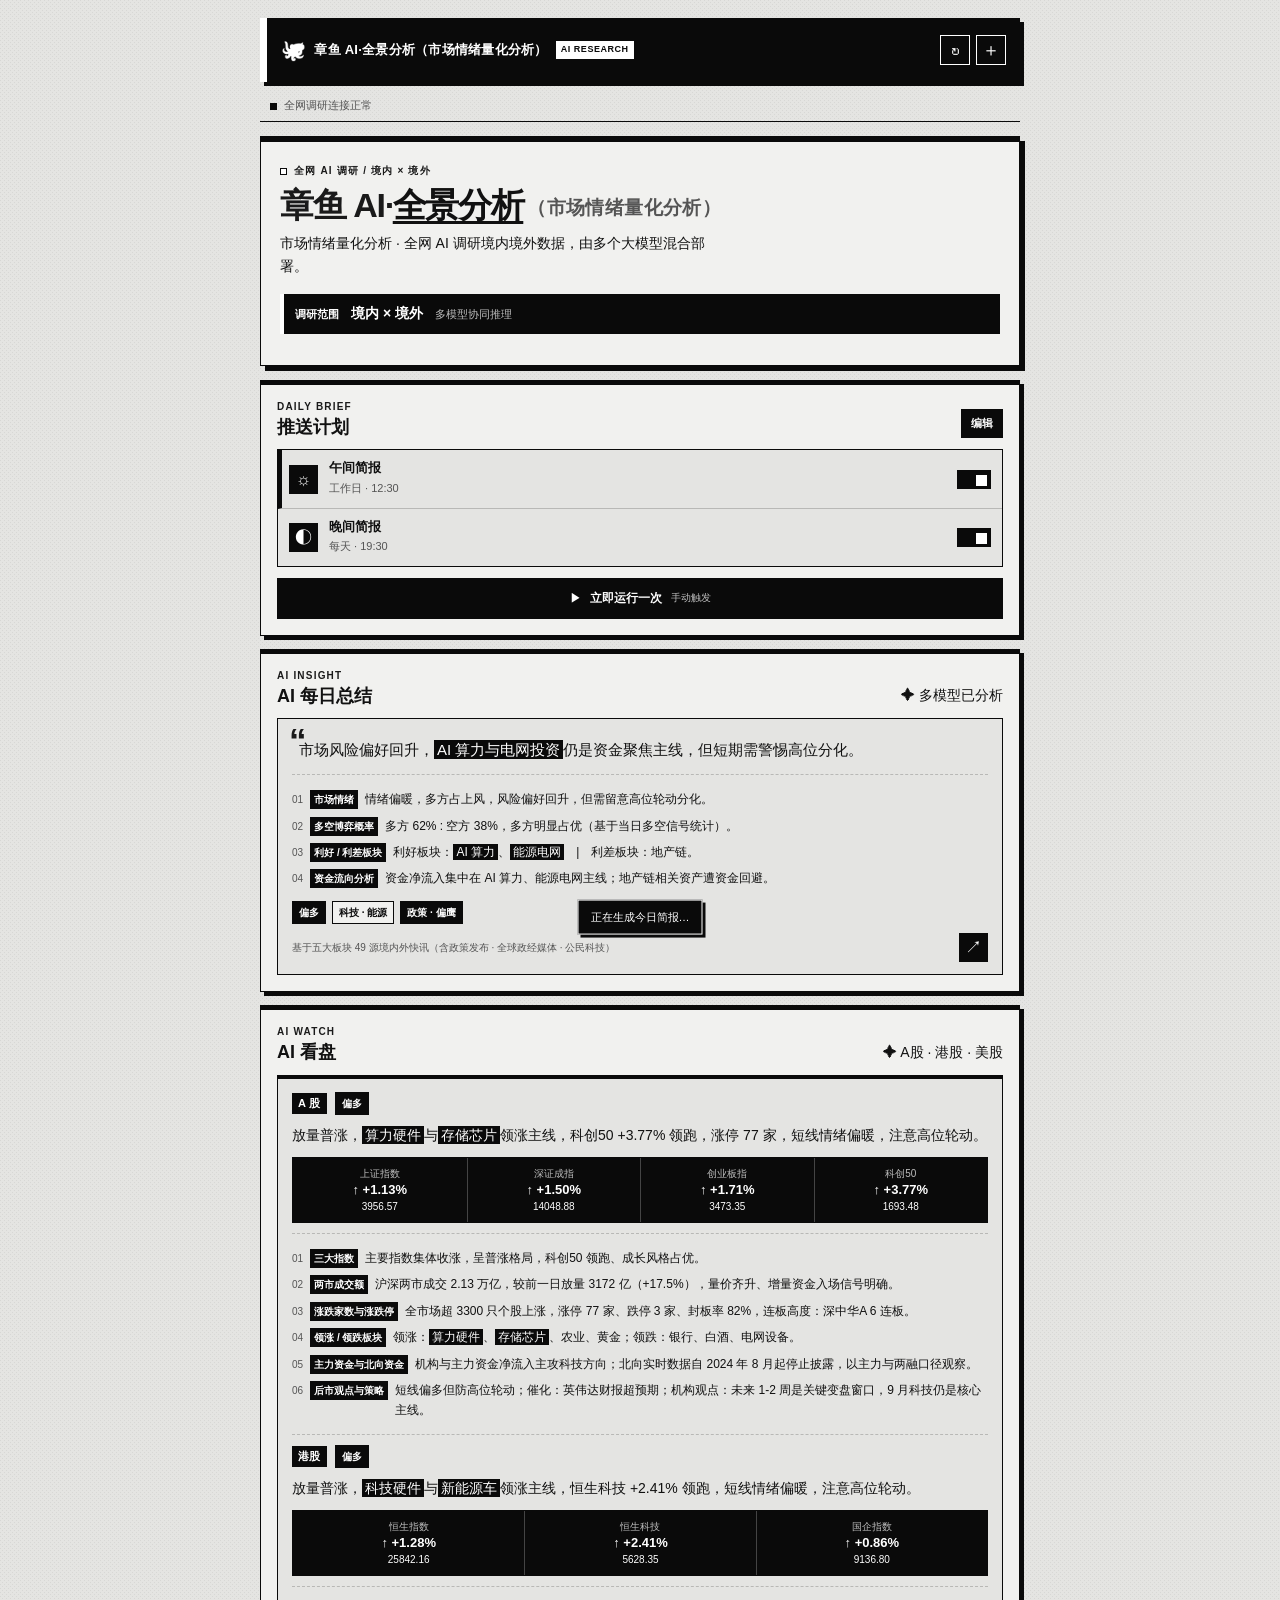
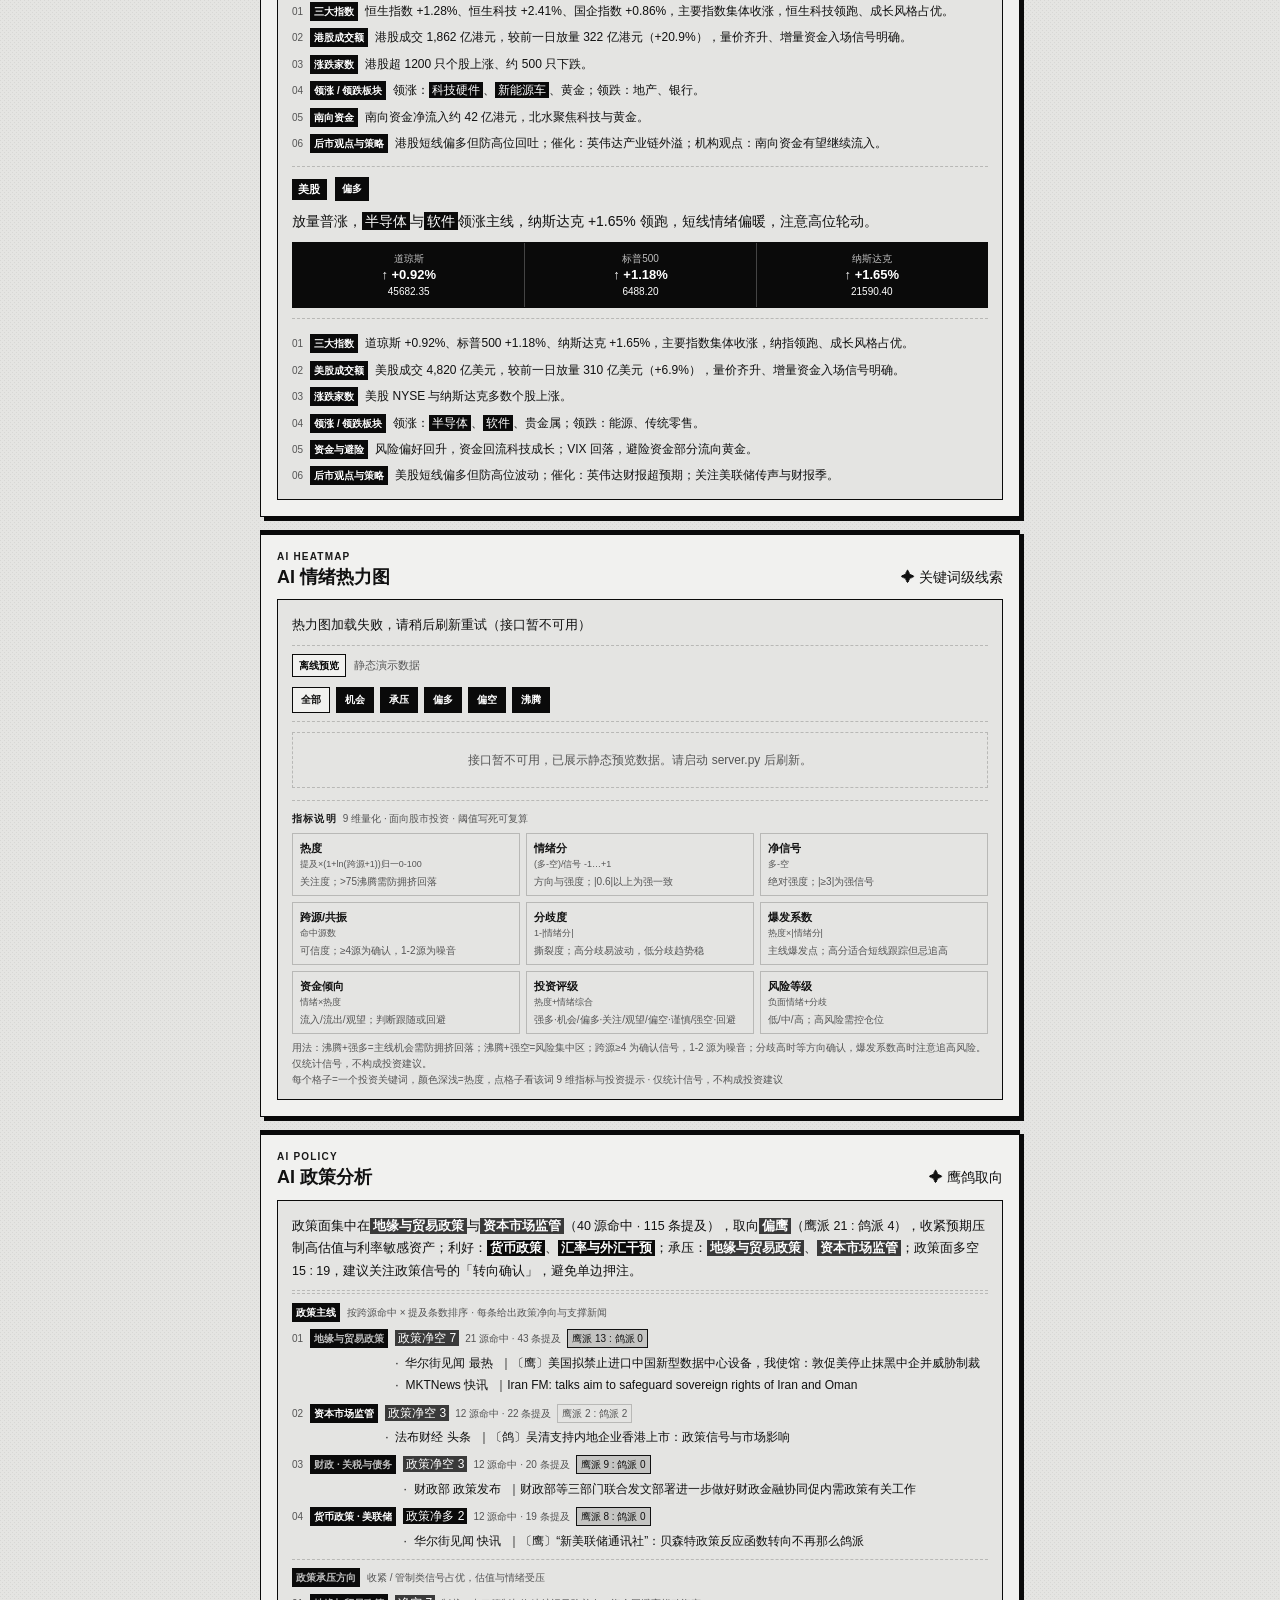
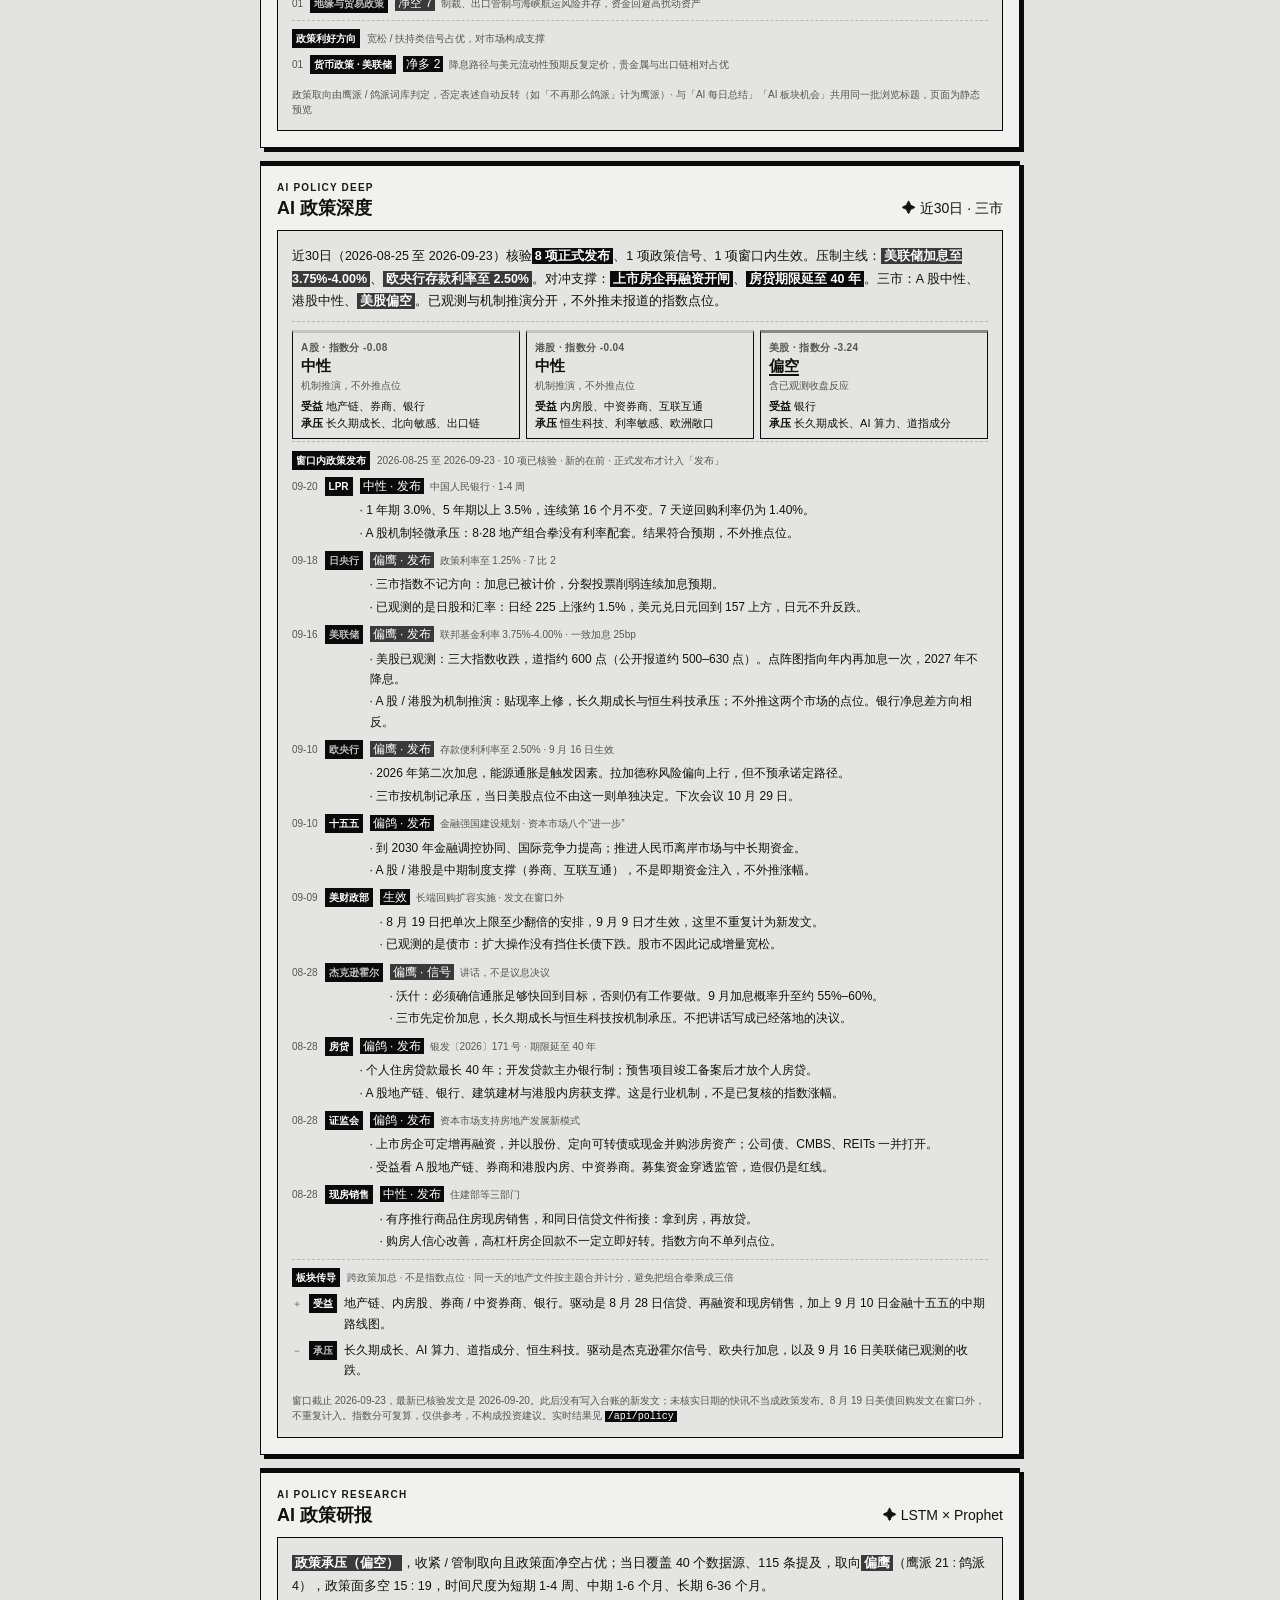
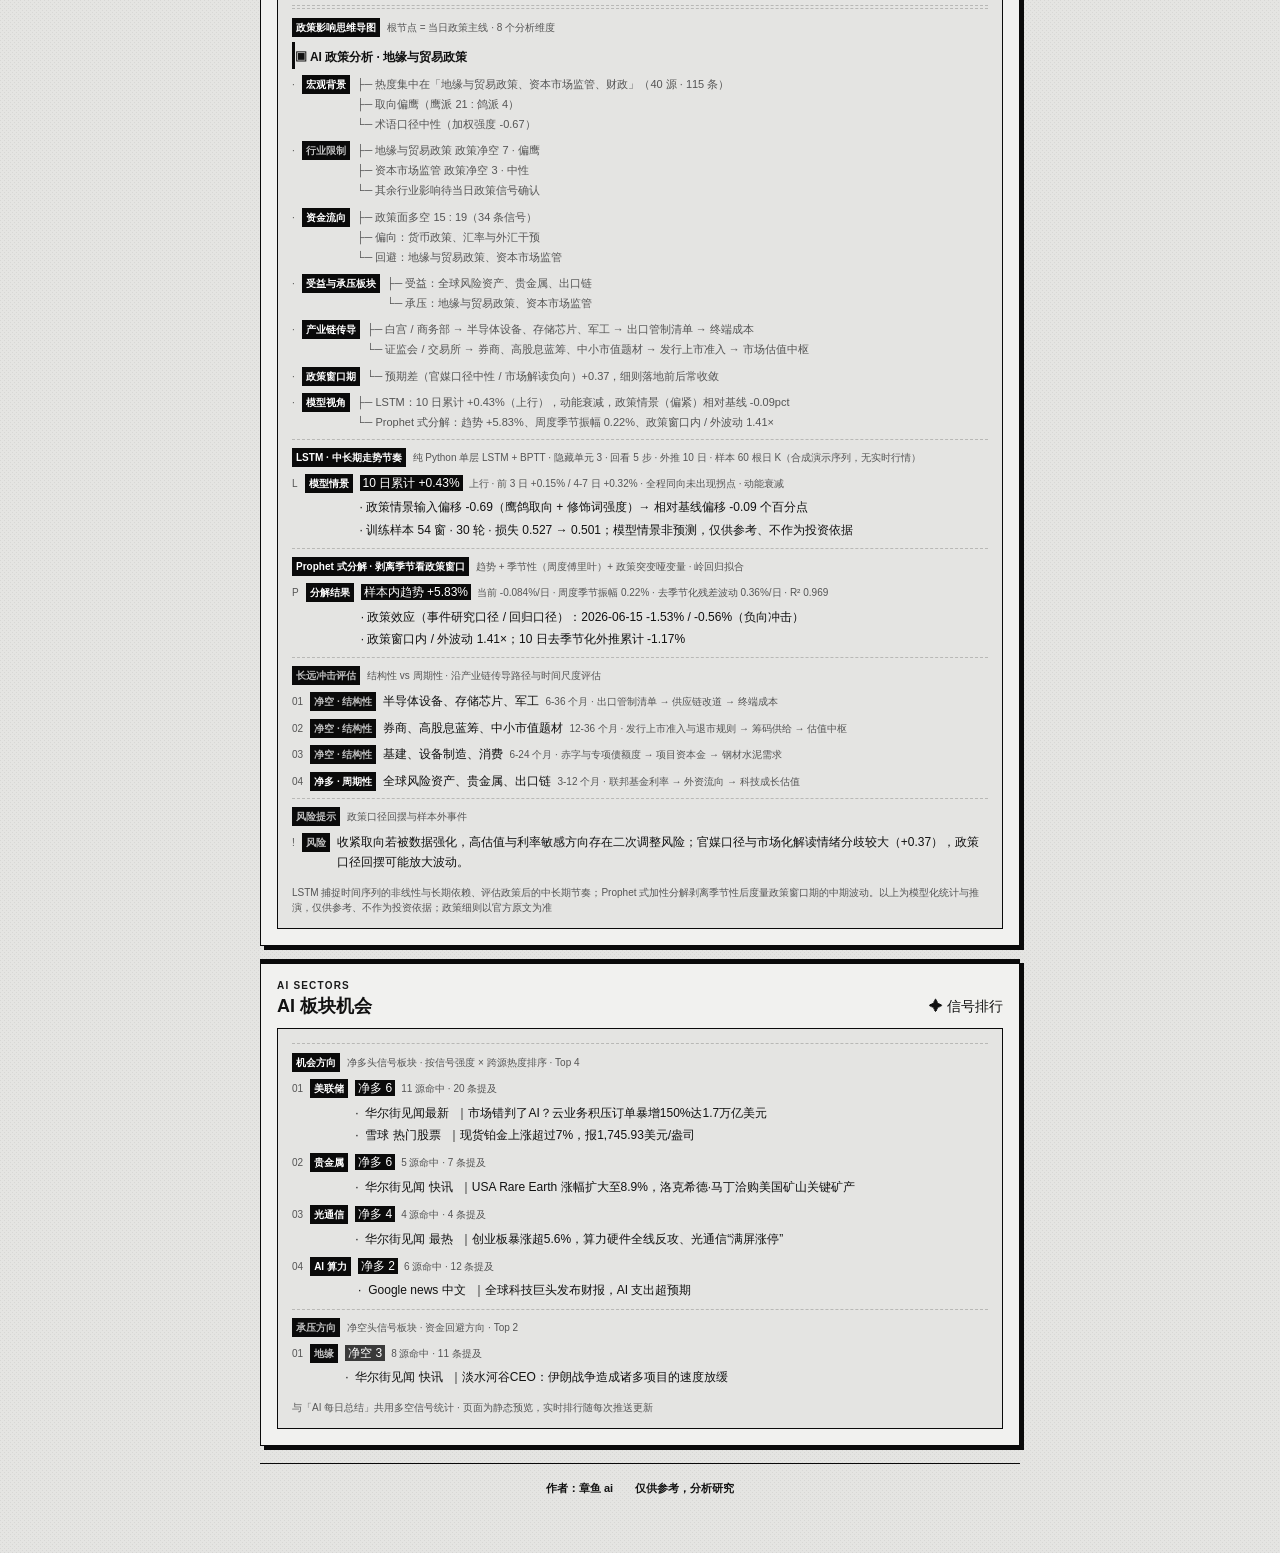
==== commit 8a0ed53f: "feat: 更新标题与正文开头为「章鱼 AI·全景分析（市场情绪量化分析）」 - 首页 index.html：title/meta/brand/h1/hero-copy 同步更新 - 推送页（sour" ====
--- a/index.html
+++ b/index.html
@@ -3,10 +3,10 @@
 <head>
   <meta charset="UTF-8" />
   <meta name="viewport" content="width=device-width, initial-scale=1.0" />
-  <meta name="description" content="章鱼 AI 全景分析 — 全网 AI 调研境内境外数据，由多个大模型混合部署。" />
+  <meta name="description" content="章鱼 AI·全景分析（市场情绪量化分析） — 全网 AI 调研境内境外数据，由多个大模型混合部署。" />
   <meta name="author" content="章鱼 ai" />
   <meta name="theme-color" content="#e4e4e2" />
-  <title>章鱼 AI 全景分析</title>
+  <title>章鱼 AI·全景分析（市场情绪量化分析）</title>
   <link rel="stylesheet" href="styles.css?v=20260923" />
 </head>
 <body>
@@ -17,7 +17,7 @@
     <header class="pixel-header">
       <div class="brand">
         <span class="brand-mark" aria-label="章鱼">🐙</span>
-        <span class="brand-text">章鱼 AI 全景分析</span>
+        <span class="brand-text">章鱼 AI·全景分析（市场情绪量化分析）</span>
         <span class="pixel-badge">AI RESEARCH</span>
       </div>
       <div class="pixel-actions">
@@ -33,8 +33,8 @@
 
     <section class="pixel-hero">
       <div class="eyebrow"><span class="live-dot"></span> 全网 AI 调研 / 境内 × 境外</div>
-      <h1>章鱼 AI <em>全景分析</em></h1>
-      <p class="hero-copy">全网 AI 调研境内境外数据，由多个大模型混合部署。</p>
+      <h1>章鱼 AI·<em>全景分析</em><small>（市场情绪量化分析）</small></h1>
+      <p class="hero-copy">市场情绪量化分析 · 全网 AI 调研境内境外数据，由多个大模型混合部署。</p>
       <div class="pixel-panel next-run">
         <span>调研范围</span>
         <strong>境内 × 境外</strong>
--- a/styles.css
+++ b/styles.css
@@ -195,6 +195,7 @@
 }
 
 .pixel-hero h1 em { color: var(--ink); font-style: normal; text-decoration: underline; text-decoration-thickness: 3px; text-underline-offset: 4px; }
+.pixel-hero h1 small { color: var(--ink-soft); font-size: 0.55em; font-weight: 700; letter-spacing: .02em; vertical-align: middle; margin-left: 4px; }
 
 .hero-copy {
   max-width: 32em;
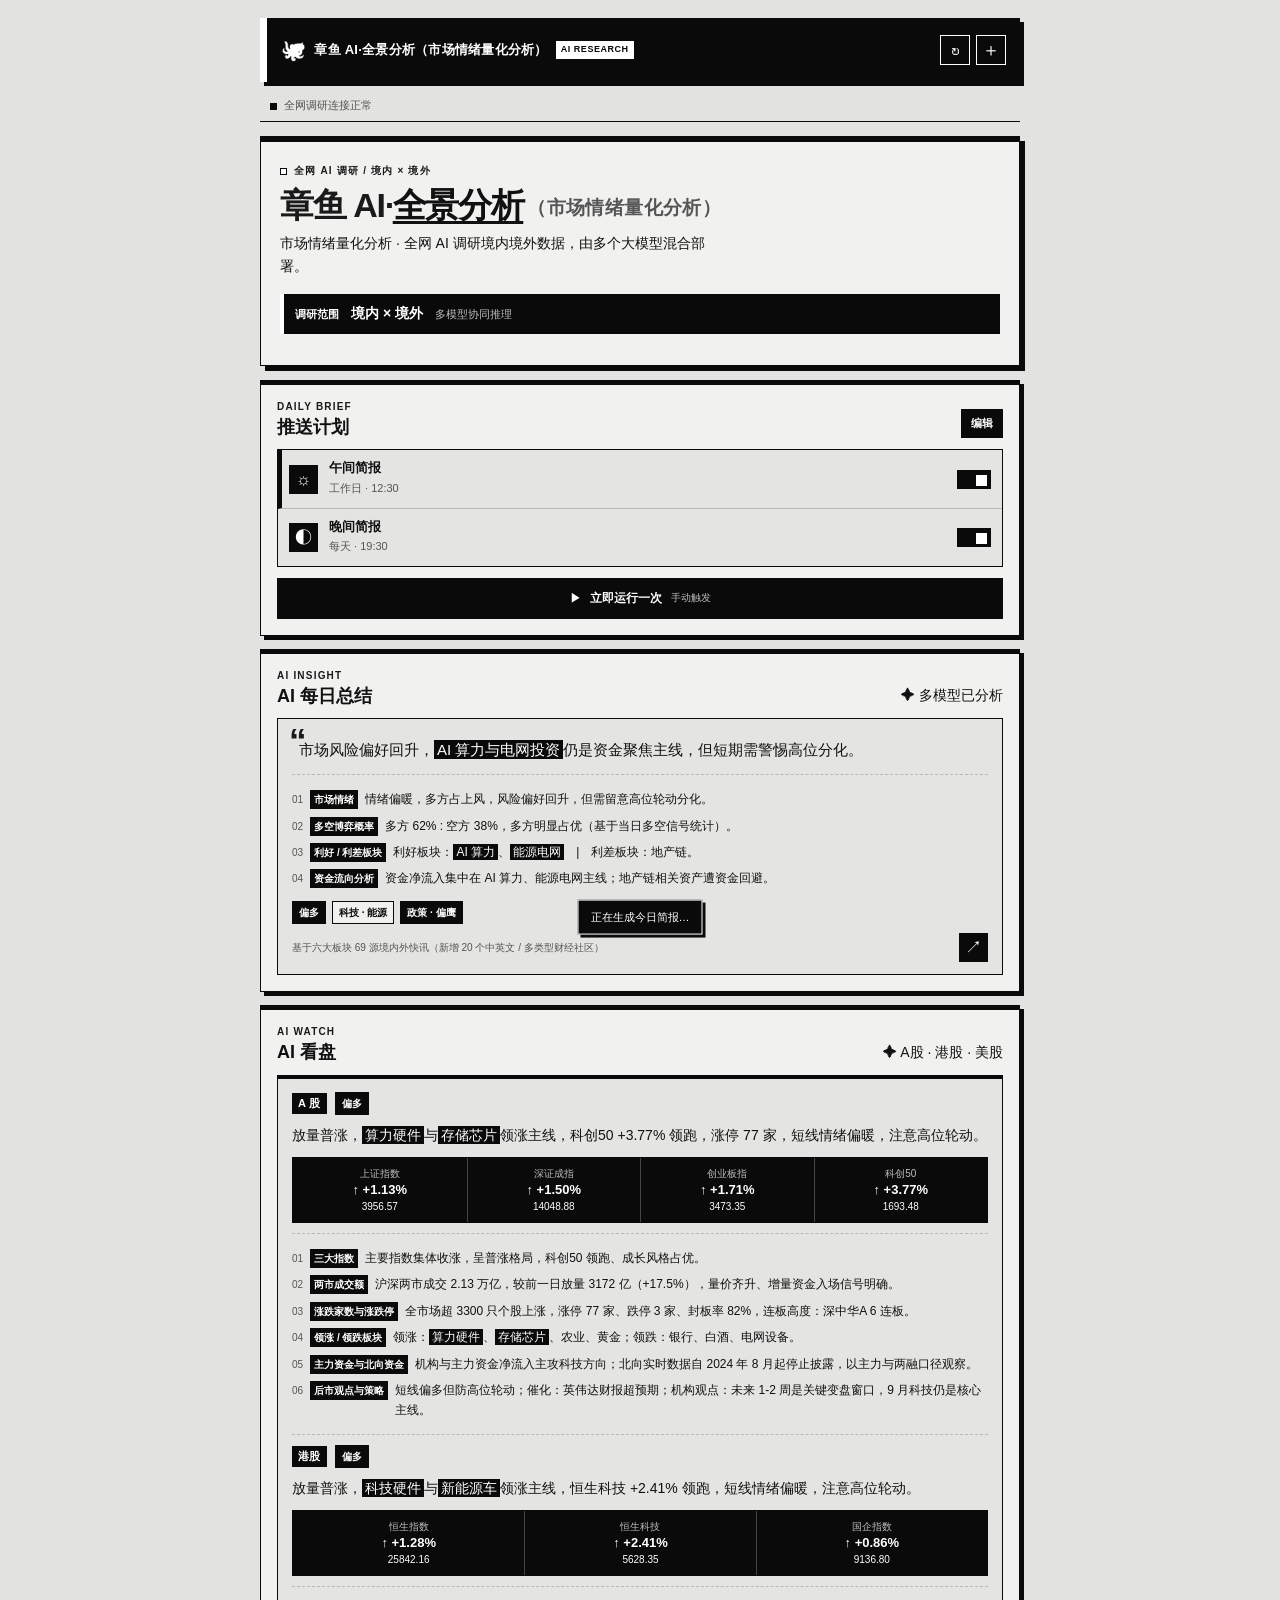
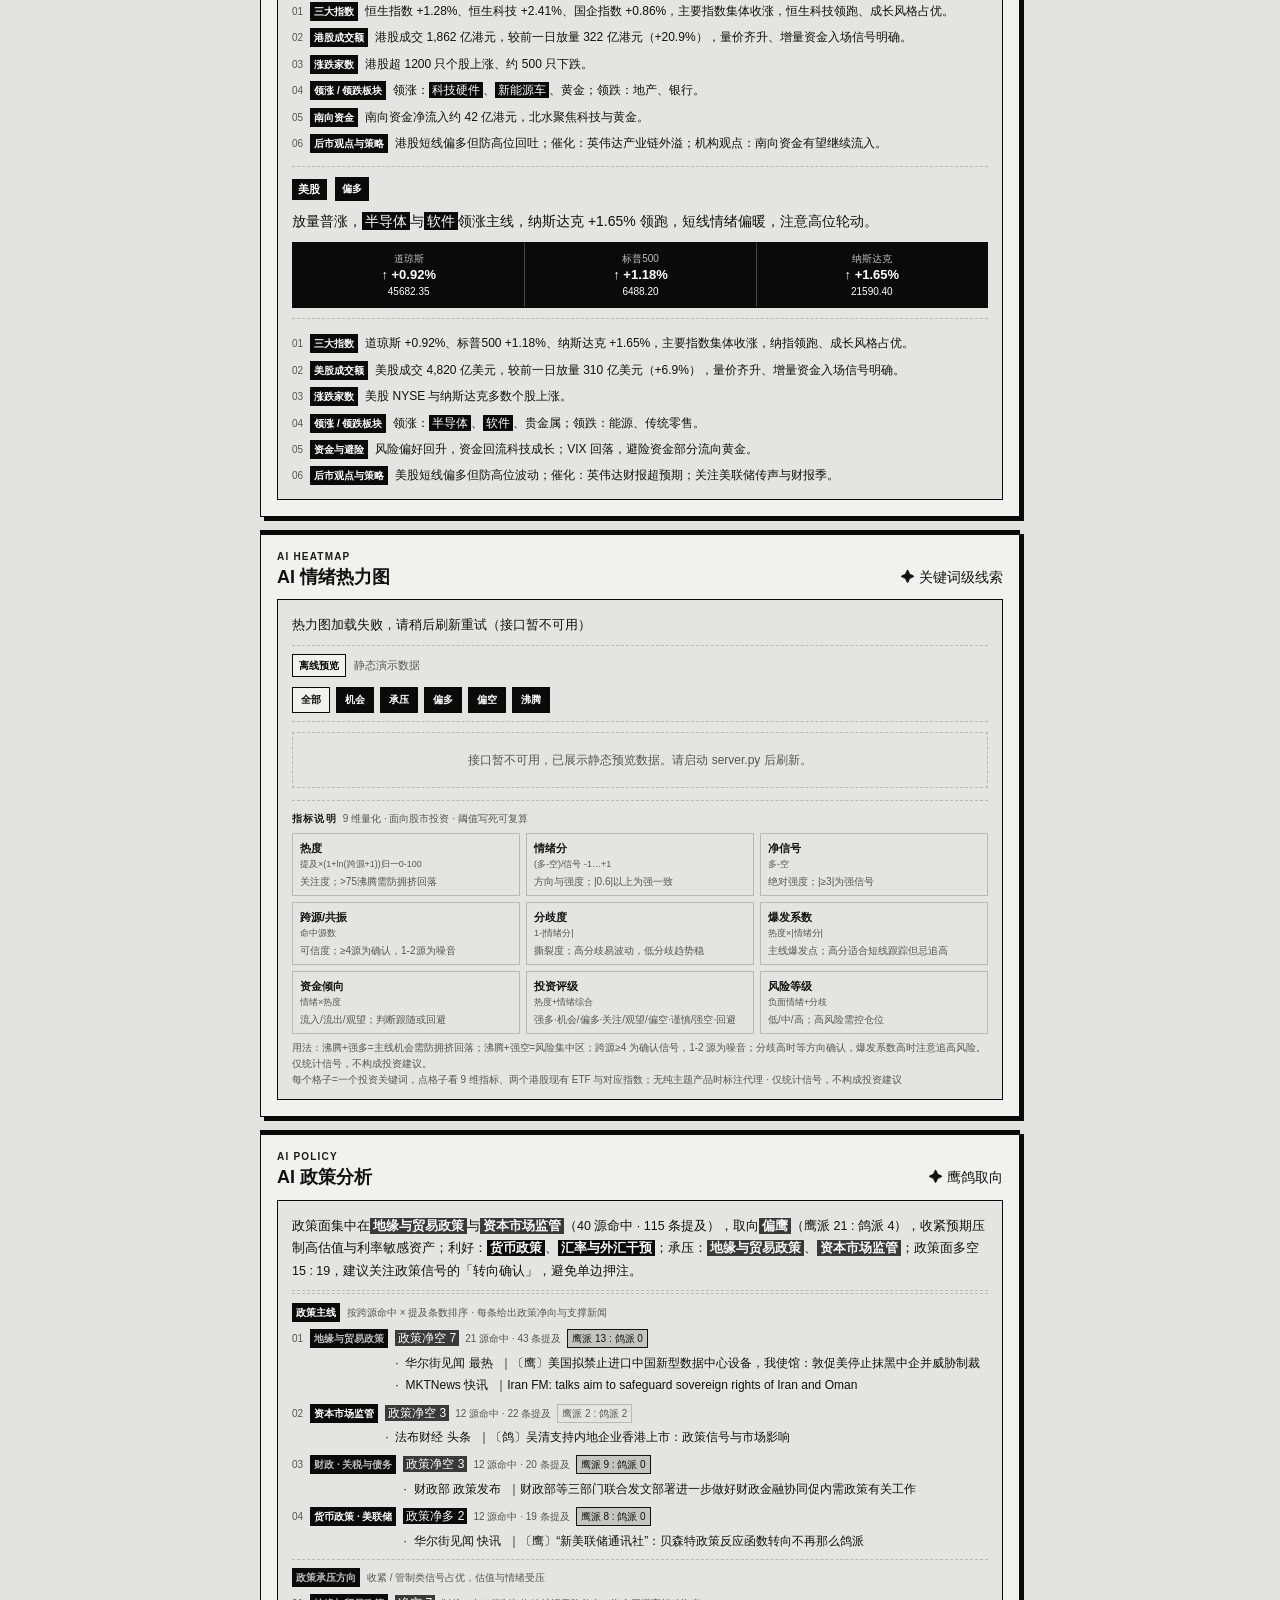
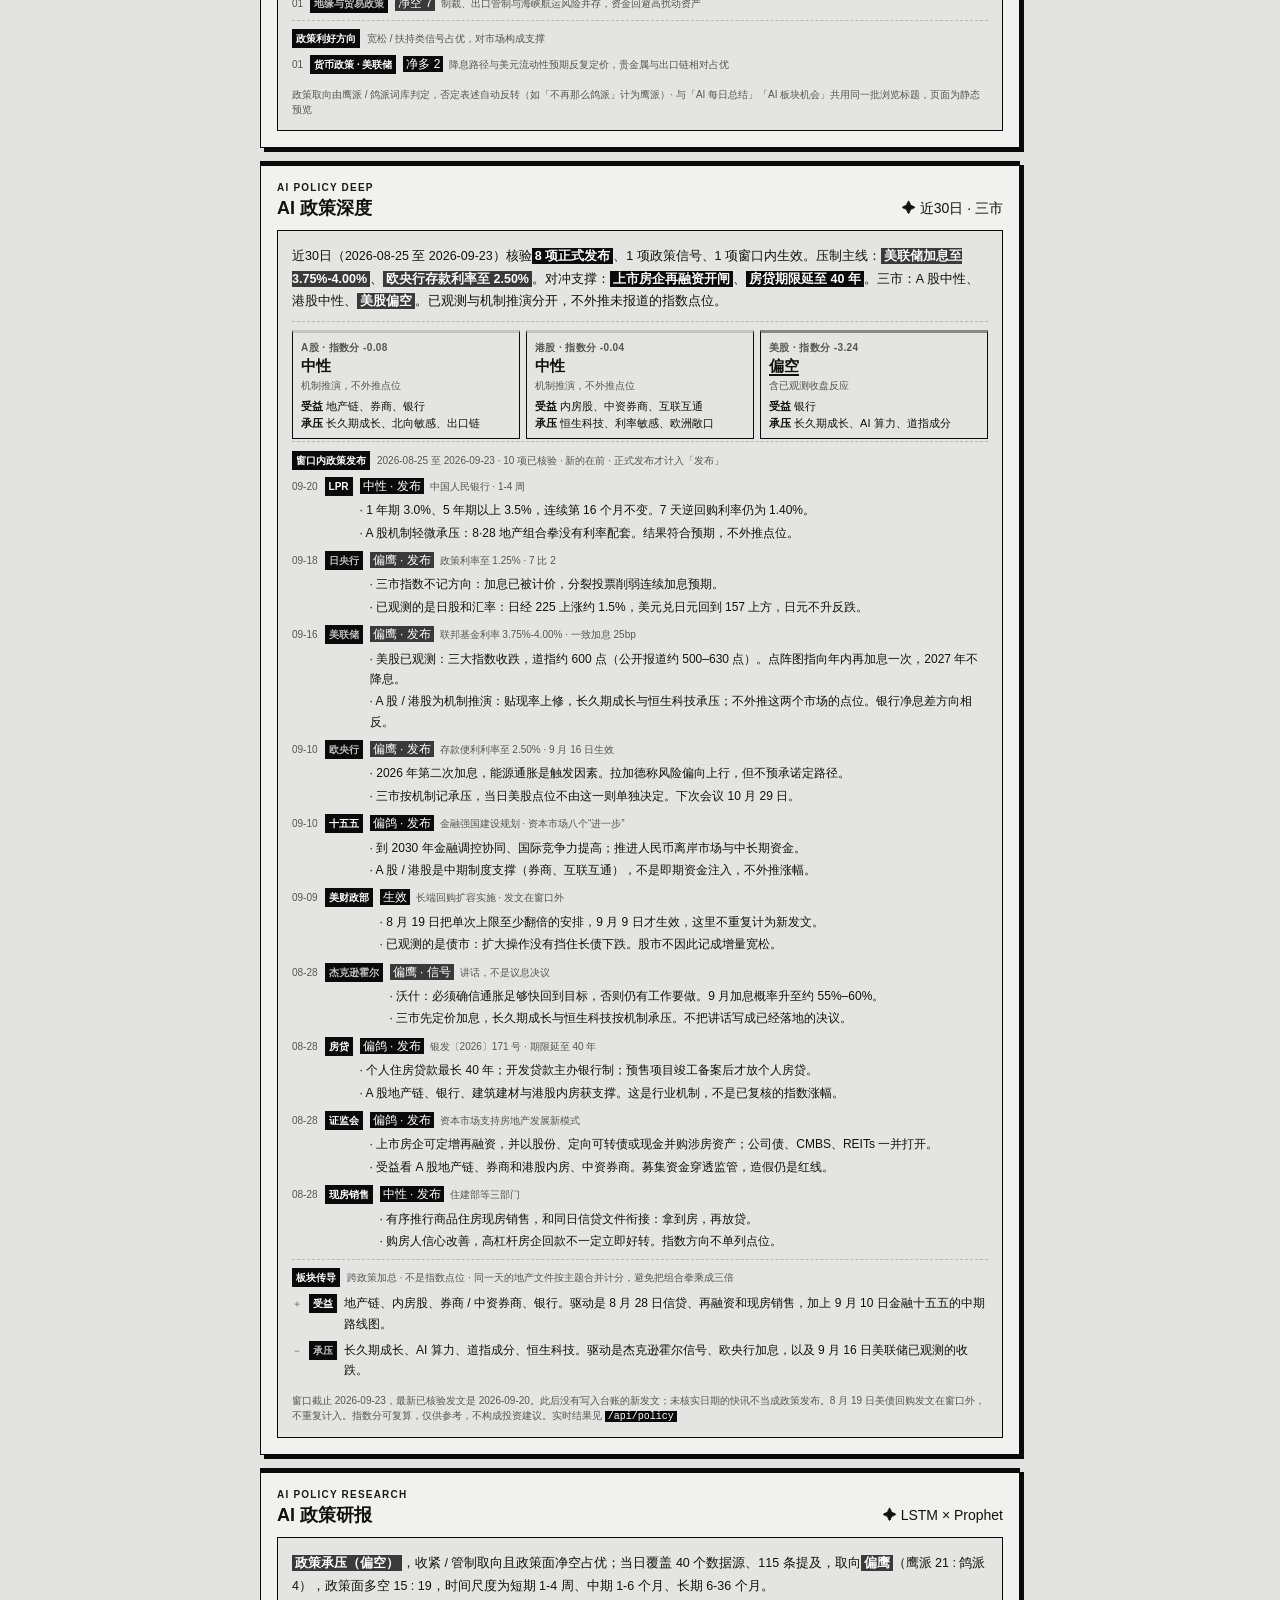
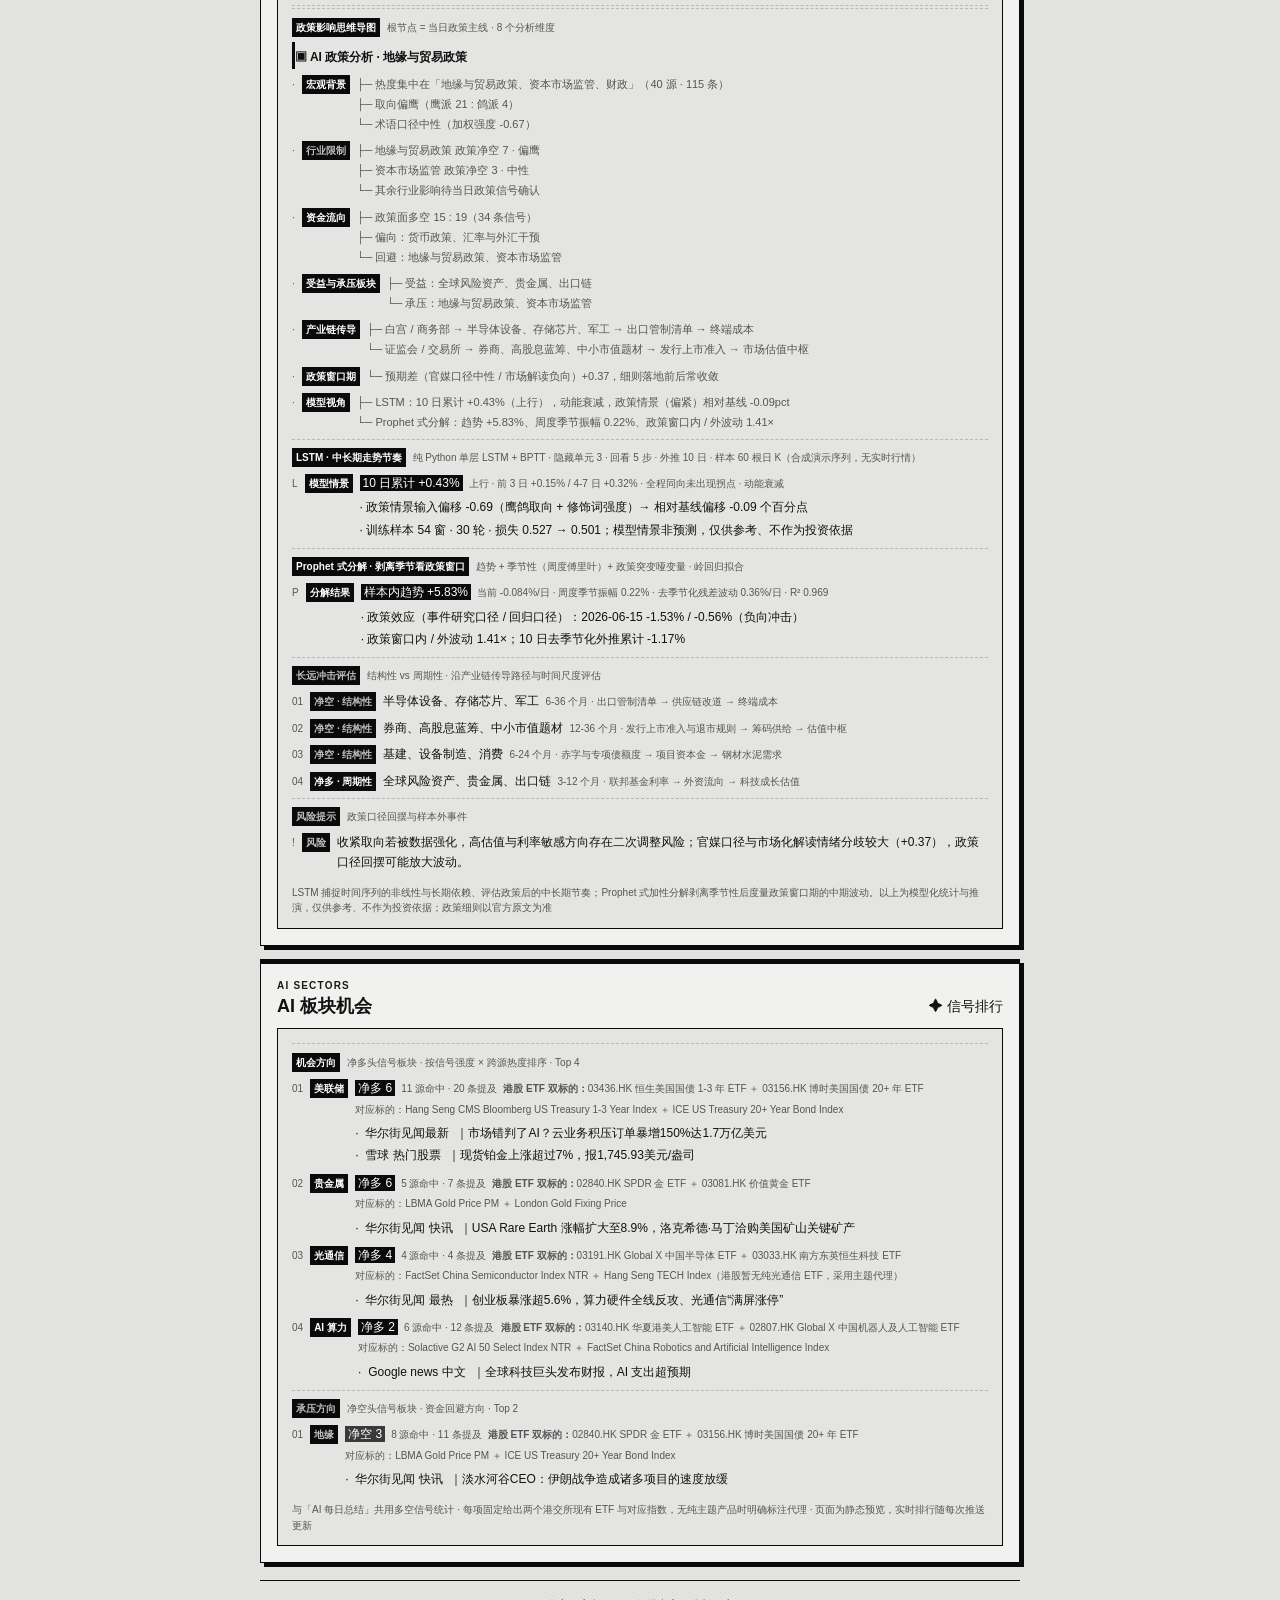
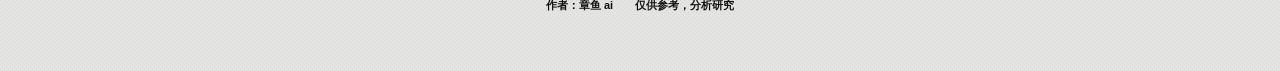
==== commit 6284f6eb: "feat: add finance communities and Hong Kong ETF pairs Co-authored-by: arena-agent <297053741+arena-a" ====
--- a/index.html
+++ b/index.html
@@ -7,7 +7,7 @@
   <meta name="author" content="章鱼 ai" />
   <meta name="theme-color" content="#e4e4e2" />
   <title>章鱼 AI·全景分析（市场情绪量化分析）</title>
-  <link rel="stylesheet" href="styles.css?v=20260923" />
+  <link rel="stylesheet" href="styles.css?v=20261003" />
 </head>
 <body>
   <div class="crt-overlay" aria-hidden="true"></div>
@@ -87,7 +87,7 @@
           <span class="meta-tag" id="policyTag" title="口径见下方「AI 政策分析」板块">政策 · 偏鹰</span>
         </div>
         <div class="insight-foot">
-          <span id="insightSource">基于五大板块 49 源境内外快讯（含政策发布 · 全球政经媒体 · 公民科技）</span>
+          <span id="insightSource">基于六大板块 69 源境内外快讯（新增 20 个中英文 / 多类型财经社区）</span>
           <button class="arrow-btn" id="expandBtn" aria-label="展开 AI 分析">↗</button>
         </div>
       </article>
@@ -185,7 +185,7 @@
         <div class="heatmap-grid" id="heatmapGrid" aria-live="polite"></div>
         <div class="heatmap-indicators" id="heatmapIndicators"></div>
         <div class="heatmap-drawer" id="heatmapDrawer" hidden></div>
-        <div class="insight-foot"><span id="heatmapFoot">每个格子=一个投资关键词，颜色深浅=热度，点格子看该词 9 维指标与投资提示 · 仅统计信号，不构成投资建议</span></div>
+        <div class="insight-foot"><span id="heatmapFoot">每个格子=一个投资关键词，点格子看 9 维指标、两个港股现有 ETF 与对应指数；无纯主题产品时标注代理 · 仅统计信号，不构成投资建议</span></div>
       </article>
     </section>
 
@@ -360,30 +360,30 @@
       <article class="insight-card">
         <ul class="insight-points sector-points">
           <li class="group-row"><span class="group-label">机会方向</span><span class="group-note">净多头信号板块 · 按信号强度 × 跨源热度排序 · Top 4</span></li>
-          <li><span class="point-no">01</span><span class="point-label">美联储</span><span><mark>净多 6</mark><span class="sector-stat">11 源命中 · 20 条提及</span>
+          <li><span class="point-no">01</span><span class="point-label">美联储</span><span><mark>净多 6</mark><span class="sector-stat">11 源命中 · 20 条提及</span><span class="sector-stat"><b>港股 ETF 双标的：</b>03436.HK 恒生美国国债 1-3 年 ETF ＋ 03156.HK 博时美国国债 20+ 年 ETF<br>对应标的：Hang Seng CMS Bloomberg US Treasury 1-3 Year Index ＋ ICE US Treasury 20+ Year Bond Index</span>
             <ul class="sector-evidence">
               <li>· <span class="ev-src">华尔街见闻最新</span>｜市场错判了AI？云业务积压订单暴增150%达1.7万亿美元</li>
               <li>· <span class="ev-src">雪球 热门股票</span>｜现货铂金上涨超过7%，报1,745.93美元/盎司</li>
             </ul></span></li>
-          <li><span class="point-no">02</span><span class="point-label">贵金属</span><span><mark>净多 6</mark><span class="sector-stat">5 源命中 · 7 条提及</span>
+          <li><span class="point-no">02</span><span class="point-label">贵金属</span><span><mark>净多 6</mark><span class="sector-stat">5 源命中 · 7 条提及</span><span class="sector-stat"><b>港股 ETF 双标的：</b>02840.HK SPDR 金 ETF ＋ 03081.HK 价值黄金 ETF<br>对应标的：LBMA Gold Price PM ＋ London Gold Fixing Price</span>
             <ul class="sector-evidence">
               <li>· <span class="ev-src">华尔街见闻 快讯</span>｜USA Rare Earth 涨幅扩大至8.9%，洛克希德·马丁洽购美国矿山关键矿产</li>
             </ul></span></li>
-          <li><span class="point-no">03</span><span class="point-label">光通信</span><span><mark>净多 4</mark><span class="sector-stat">4 源命中 · 4 条提及</span>
+          <li><span class="point-no">03</span><span class="point-label">光通信</span><span><mark>净多 4</mark><span class="sector-stat">4 源命中 · 4 条提及</span><span class="sector-stat"><b>港股 ETF 双标的：</b>03191.HK Global X 中国半导体 ETF ＋ 03033.HK 南方东英恒生科技 ETF<br>对应标的：FactSet China Semiconductor Index NTR ＋ Hang Seng TECH Index（港股暂无纯光通信 ETF，采用主题代理）</span>
             <ul class="sector-evidence">
               <li>· <span class="ev-src">华尔街见闻 最热</span>｜创业板暴涨超5.6%，算力硬件全线反攻、光通信“满屏涨停”</li>
             </ul></span></li>
-          <li><span class="point-no">04</span><span class="point-label">AI 算力</span><span><mark>净多 2</mark><span class="sector-stat">6 源命中 · 12 条提及</span>
+          <li><span class="point-no">04</span><span class="point-label">AI 算力</span><span><mark>净多 2</mark><span class="sector-stat">6 源命中 · 12 条提及</span><span class="sector-stat"><b>港股 ETF 双标的：</b>03140.HK 华夏港美人工智能 ETF ＋ 02807.HK Global X 中国机器人及人工智能 ETF<br>对应标的：Solactive G2 AI 50 Select Index NTR ＋ FactSet China Robotics and Artificial Intelligence Index</span>
             <ul class="sector-evidence">
               <li>· <span class="ev-src">Google news 中文</span>｜全球科技巨头发布财报，AI 支出超预期</li>
             </ul></span></li>
           <li class="group-row"><span class="group-label press">承压方向</span><span class="group-note">净空头信号板块 · 资金回避方向 · Top 2</span></li>
-          <li><span class="point-no">01</span><span class="point-label press">地缘</span><span><mark class="press">净空 3</mark><span class="sector-stat">8 源命中 · 11 条提及</span>
+          <li><span class="point-no">01</span><span class="point-label press">地缘</span><span><mark class="press">净空 3</mark><span class="sector-stat">8 源命中 · 11 条提及</span><span class="sector-stat"><b>港股 ETF 双标的：</b>02840.HK SPDR 金 ETF ＋ 03156.HK 博时美国国债 20+ 年 ETF<br>对应标的：LBMA Gold Price PM ＋ ICE US Treasury 20+ Year Bond Index</span>
             <ul class="sector-evidence">
               <li>· <span class="ev-src">华尔街见闻 快讯</span>｜淡水河谷CEO：伊朗战争造成诸多项目的速度放缓</li>
             </ul></span></li>
         </ul>
-        <div class="insight-foot"><span>与「AI 每日总结」共用多空信号统计 · 页面为静态预览，实时排行随每次推送更新</span></div>
+        <div class="insight-foot"><span>与「AI 每日总结」共用多空信号统计 · 每项固定给出两个港交所现有 ETF 与对应指数，无纯主题产品时明确标注代理 · 页面为静态预览，实时排行随每次推送更新</span></div>
       </article>
     </section>
 
@@ -393,6 +393,6 @@
   </main>
 
   <div class="toast" id="toast">正在生成今日简报…</div>
-  <script src="app.js?v=20260922"></script>
+  <script src="app.js?v=20261003"></script>
 </body>
 </html>
--- a/styles.css
+++ b/styles.css
@@ -916,6 +916,45 @@
   word-break: break-all;
   margin-bottom: 10px;
 }
+.etf-pair {
+  margin-bottom: 10px;
+  border: 1px solid var(--black);
+  background: var(--paper);
+}
+.etf-leg {
+  display: grid;
+  grid-template-columns: 28px minmax(0, 1fr);
+  gap: 8px;
+  align-items: start;
+  padding: 8px;
+  border-bottom: 1px dashed var(--rule);
+  font-size: 11px;
+  line-height: 1.5;
+}
+.etf-leg:last-of-type { border-bottom: 0; }
+.etf-no {
+  display: inline-flex;
+  align-items: center;
+  justify-content: center;
+  min-height: 22px;
+  background: var(--black);
+  color: var(--green);
+  font: 700 10px/1 var(--mono);
+}
+.etf-leg b { font-family: var(--mono); }
+.etf-leg small {
+  display: block;
+  margin-top: 1px;
+  color: var(--ink-soft);
+  font-size: 9px;
+  word-break: break-word;
+}
+.etf-mapping {
+  padding: 6px 8px;
+  color: var(--ink-soft);
+  font-size: 9px;
+  line-height: 1.5;
+}
 .heatmap-empty {
   grid-column: 1 / -1;
   padding: 18px;
